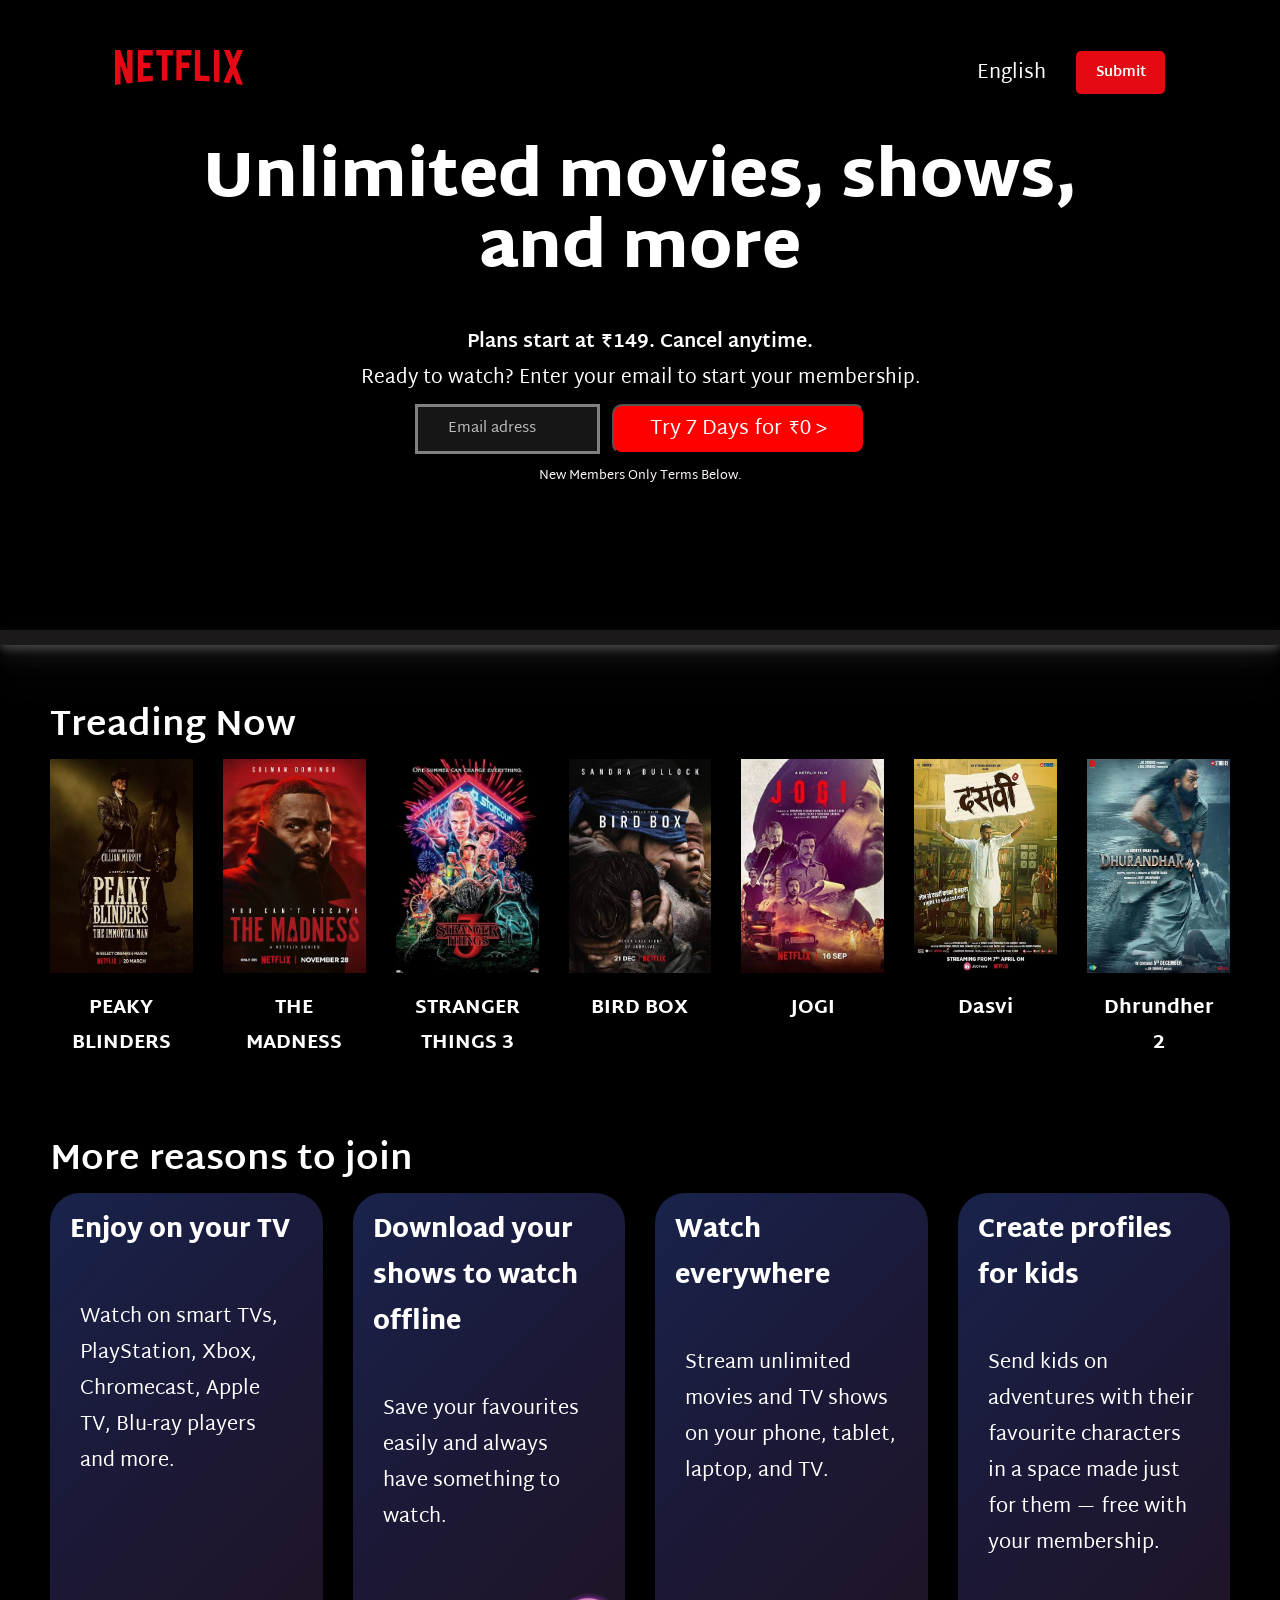
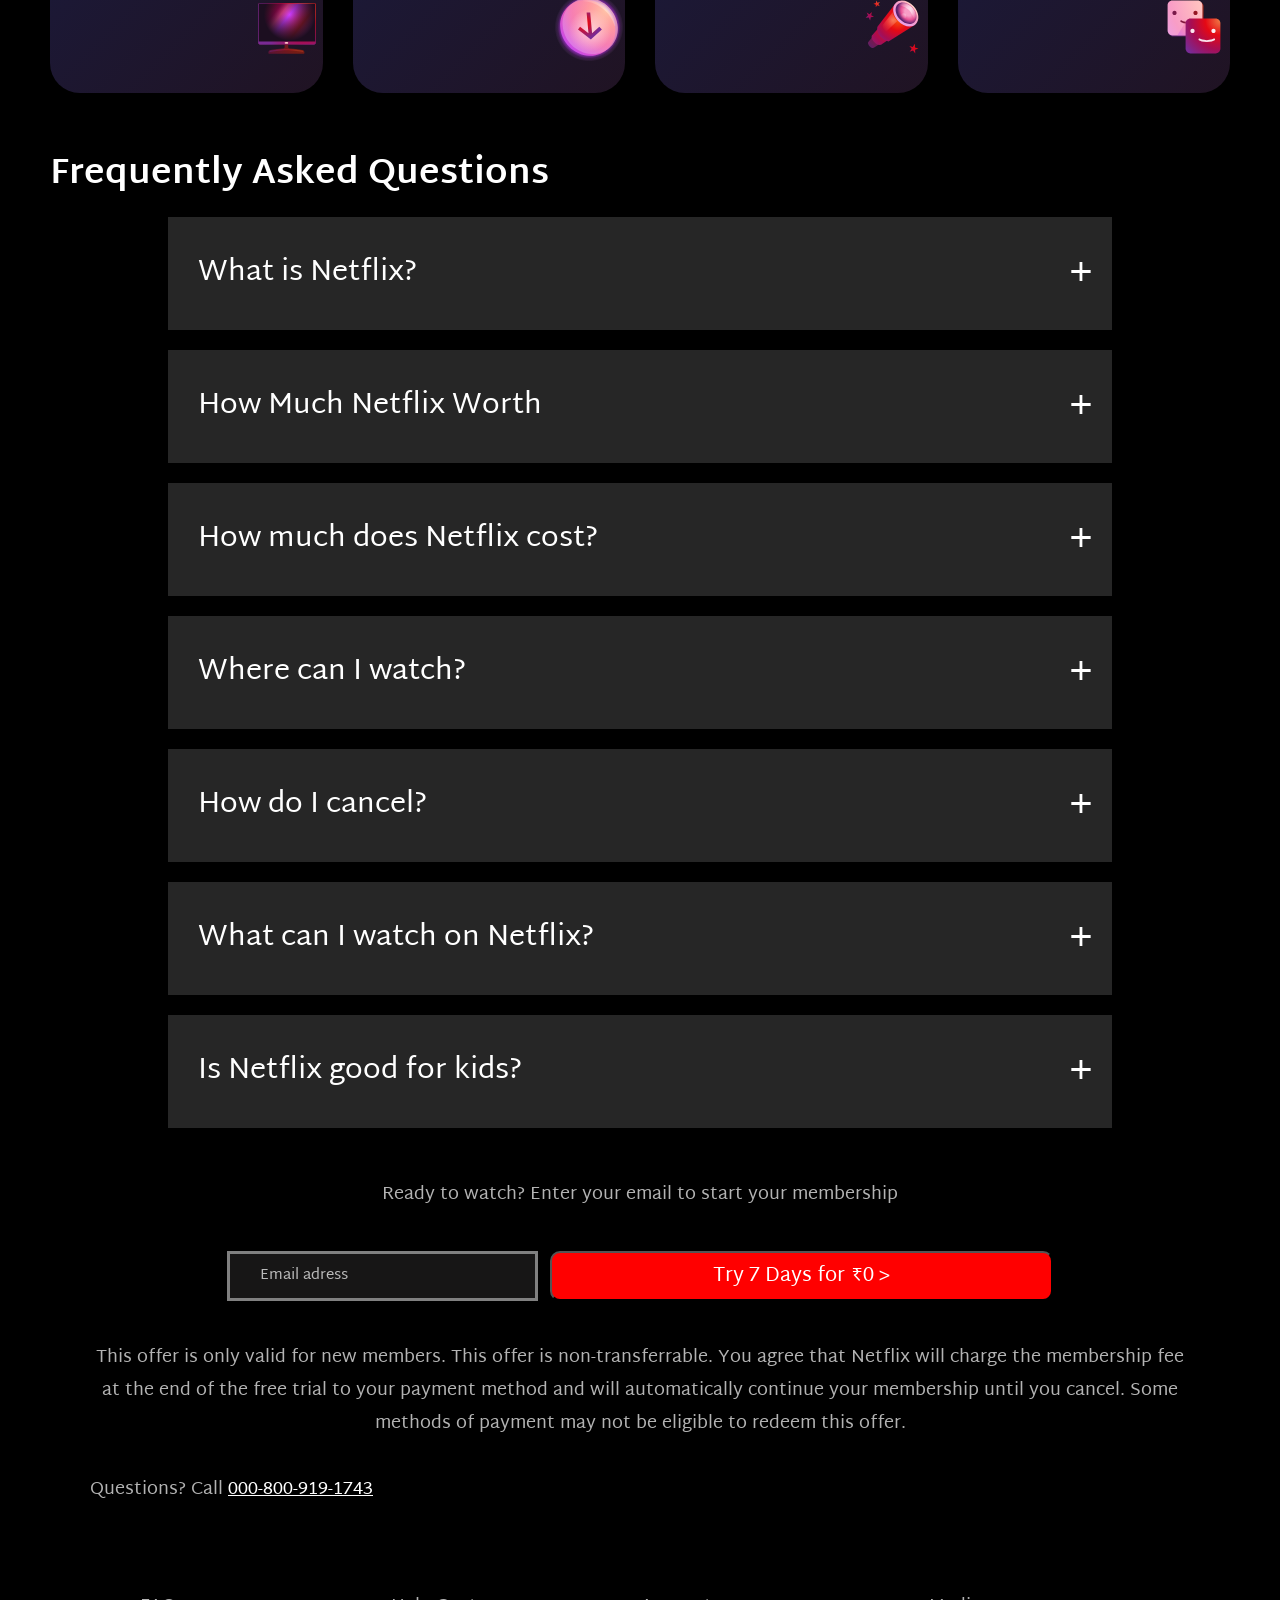
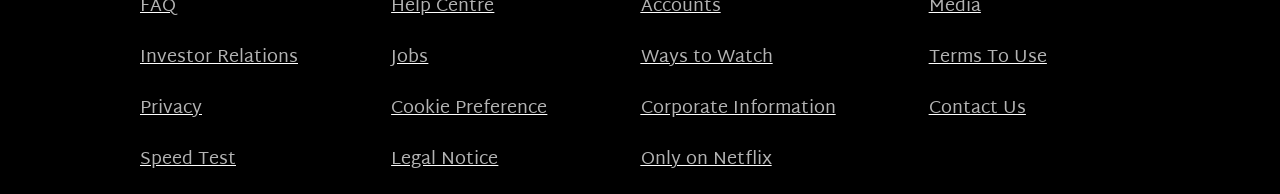
==== index.html @ 860c4839 "Rename h.html to index.html and update responsive design" ====
<!DOCTYPE html>
    <html lang="en">
    <head>
        
        <meta charset="UTF-8">
        <meta name="viewport" content="width=device-width, initial-scale=1.0">
        <title>Meet Netflix</title>
         <link rel="icon" type="image/x-icon"
          href="https://assets.nflxext.com/us/ffe/siteui/common/icons/nficon2023.ico">
          <link rel="preconnect" href="https://fonts.googleapis.com">
<link rel="preconnect" href="https://fonts.gstatic.com" crossorigin>
<link href="https://fonts.googleapis.com/css2?family=Martel+Sans:wght@200;300;400;600;700;800;900&display=swap" rel="stylesheet">
<link rel="stylesheet" href="style.css">
    </head>
    
    <body>
        <section class ="main">
             <div class="bl">
        </div>
            <nav>
            <div class="imglogo">
                <img src="netlogo.svg" alt="img">
            </div>
            <div class="navright">
                
            <span >English</span>
            <input type="submit" class="btn" >
            </div>
        </nav>



        <div class="content">
            <h1>Unlimited movies, shows, and more</h1>
            <span>Plans start at ₹149. Cancel anytime.</span>
            <span>Ready to watch? Enter your email to start your membership.</span>
            <div class="info">
            <input type="email" class="Email" placeholder="Email adress" required>
            <button type="submit" class="button">Try 7 Days for ₹0 &gt;</button>
        </div>
        <span id = "Terms">New Members Only Terms Below.</span>
        </div>      
    </section>

    <!-- this is he end of first section-->
    <div class="line">        
    </div>
<section class="video-info">
    <h2> Treading Now</h2>

<div class="movie-photo">
    <div class="movie-card">
    <img src="movie1.jpg" alt="movie1" >
    <p>PEAKY BLINDERS</p>
</div>
<div class="movie-card">
    <img src="movie2.jpg" alt="movie2" >
    <p>THE MADNESS</p>
</div>
<div class="movie-card">
    <img src="movie3.jpg" alt="movie3" >
    <p>STRANGER THINGS 3</p>
</div>
<div class="movie-card">
    <img src="movie4.jpg" alt="movie4" >
    <p>BIRD BOX</p>
</div>


<div class="movie-card">
    <img src="movie5.jpg" alt="movie5" >
    <p>JOGI</p>
</div>

<div class="movie-card">
    <img src="movie6.jpg" alt="movie6" >
    <p>Dasvi</p>
</div>
<div class="movie-card">
    <img src="movie7.jpg" alt="movie7" >
    <p>Dhrundher 2</p>
</div>
</div>
</section>
    <!-- this is he end of second section-->

 <section class="reasons">
    <h2>More reasons to join</h2>
    <div class="card">
    <div class="cointainer">
        <h4>Enjoy on your TV</h4>
        <p>
            Watch on smart TVs, PlayStation, Xbox, Chromecast, Apple TV, Blu-ray players and more.
        </p>
      <svg width="72" height="72" viewBox="0 0 72 72" fill="none"><g id="television-core-small"><path id="Vector" fill-rule="evenodd" clip-rule="evenodd" d="M37.2 53.3992C37.2 52.7365 36.6628 52.1992 36 52.1992H34.8C34.1373 52.1992 33.6 52.7365 33.6 53.3992V56.2636C33.6 56.9129 33.0834 57.4433 32.4347 57.4739C30.3013 57.5744 28.1719 57.7834 26.0546 58.1011L19.444 59.0926C18.2692 59.2688 17.4 60.2782 17.4 61.4662V62.0992C17.4 62.4304 17.6686 62.6992 18 62.6992H52.8C53.1314 62.6992 53.4 62.4304 53.4 62.0992V61.4662C53.4 60.2782 52.5309 59.2688 51.3561 59.0926L44.7454 58.1011C42.6282 57.7834 40.4987 57.5744 38.3653 57.4739C37.7167 57.4433 37.2 56.9129 37.2 56.2636V53.3992Z" fill="url(#paint0_radial_5179_1308)"></path><path id="Vector_2" d="M18.6 60.7388C18.6 60.2306 18.9587 59.796 19.4602 59.711C22.0196 59.2775 29.7585 58.0508 35.4 58.0508C41.0415 58.0508 48.7804 59.2775 51.3398 59.711C51.8412 59.796 52.2 60.2306 52.2 60.7388C52.2 60.902 52.0575 61.0268 51.8967 61.0004C50.1219 60.707 40.9704 59.2409 35.4 59.2409C29.8295 59.2409 20.678 60.707 18.9033 61.0004C18.7425 61.0268 18.6 60.902 18.6 60.7388Z" fill="url(#paint1_radial_5179_1308)"></path><path id="Vector_3" d="M63 12H8.99995C8.00584 12 7.19995 12.8059 7.19995 13.8V51.6C7.19995 52.5941 8.00584 53.4 8.99995 53.4H63C63.9941 53.4 64.8 52.5941 64.8 51.6V13.8C64.8 12.8059 63.9941 12 63 12Z" fill="url(#paint2_linear_5179_1308)"></path><path id="Vector_4" d="M63 12H8.99995C8.00584 12 7.19995 12.8059 7.19995 13.8V51.6C7.19995 52.5941 8.00584 53.4 8.99995 53.4H63C63.9941 53.4 64.8 52.5941 64.8 51.6V13.8C64.8 12.8059 63.9941 12 63 12Z" fill="url(#paint3_radial_5179_1308)"></path><path id="Vector_5" fill-rule="evenodd" clip-rule="evenodd" d="M8.99995 12.6H63C63.663 12.6 64.2 13.1372 64.2 13.8V50.4H7.79995V13.8C7.79995 13.1372 8.33719 12.6 8.99995 12.6ZM7.19995 50.4V13.8C7.19995 12.8059 8.00581 12 8.99995 12H63C63.9942 12 64.8 12.8059 64.8 13.8V50.4V51.6C64.8 52.5941 63.9942 53.4 63 53.4H8.99995C8.00581 53.4 7.19995 52.5941 7.19995 51.6V50.4Z" fill="url(#paint4_radial_5179_1308)"></path><path id="Vector_6" d="M35.4 52.8C36.3941 52.8 37.2 52.3971 37.2 51.9C37.2 51.4029 36.3941 51 35.4 51C34.4059 51 33.6 51.4029 33.6 51.9C33.6 52.3971 34.4059 52.8 35.4 52.8Z" fill="url(#paint5_radial_5179_1308)"></path></g><defs><radialGradient id="paint0_radial_5179_1308" cx="0" cy="0" r="1" gradientUnits="userSpaceOnUse" gradientTransform="translate(50.3269 49.3723) rotate(118.526) scale(55.1579 46.2871)"><stop stop-color="#802600"></stop><stop offset="0.333333" stop-color="#6F181D"></stop><stop offset="0.666667" stop-color="#5B1333"></stop><stop offset="1" stop-color="#391945"></stop></radialGradient><radialGradient id="paint1_radial_5179_1308" cx="0" cy="0" r="1" gradientUnits="userSpaceOnUse" gradientTransform="translate(48.1077 53.6128) rotate(158.116) scale(32.7275 42.219)"><stop stop-color="#99421D"></stop><stop offset="0.333333" stop-color="#99161D"></stop><stop offset="0.666667" stop-color="#7D1845"></stop><stop offset="1" stop-color="#59216E"></stop></radialGradient><linearGradient id="paint2_linear_5179_1308" x1="10.4727" y1="14.9572" x2="56.1755" y2="51.4814" gradientUnits="userSpaceOnUse"><stop stop-color="#99161D"></stop><stop offset="0.245283" stop-color="#CA005B"></stop><stop offset="0.346698" stop-color="#FF479A"></stop><stop offset="0.46934" stop-color="#CC3CFF"></stop><stop offset="0.735849" stop-color="#BC1A22"></stop><stop offset="1" stop-color="#C94FF5"></stop></linearGradient><radialGradient id="paint3_radial_5179_1308" cx="0" cy="0" r="1" gradientUnits="userSpaceOnUse" gradientTransform="translate(38.6181 23.8286) rotate(90) scale(25.9571 25.8545)"><stop stop-color="#1C0E20" stop-opacity="0"></stop><stop offset="1" stop-color="#1C0E20"></stop></radialGradient><radialGradient id="paint4_radial_5179_1308" cx="0" cy="0" r="1" gradientUnits="userSpaceOnUse" gradientTransform="translate(54 20.1938) rotate(144.293) scale(47.2897 44.8232)"><stop stop-color="#EF7744"></stop><stop offset="0.333333" stop-color="#E50914"></stop><stop offset="0.666667" stop-color="#A70D53"></stop><stop offset="1" stop-color="#792A95"></stop></radialGradient><radialGradient id="paint5_radial_5179_1308" cx="0" cy="0" r="1" gradientUnits="userSpaceOnUse" gradientTransform="translate(36.525 51.3562) rotate(135) scale(4.58735)"><stop stop-color="#FFDCCC"></stop><stop offset="0.333333" stop-color="#FFBDC0"></stop><stop offset="0.666667" stop-color="#F89DC6"></stop><stop offset="1" stop-color="#E4A1FA"></stop></radialGradient></defs></svg>
    </div>

        <div class="cointainer">
        <h4>Download your shows to watch offline</h4>
        <p>
           Save your favourites easily and always have something to watch.
        </p>
   <svg width="72" height="72" viewBox="0 0 72 72" fill="none"><g id="download-core-small"><path id="Vector" d="M36 70.2008C54.8882 70.2008 70.2001 54.8889 70.2001 36.0008C70.2001 17.1126 54.8882 1.80078 36 1.80078C17.1119 1.80078 1.80005 17.1126 1.80005 36.0008C1.80005 54.8889 17.1119 70.2008 36 70.2008Z" fill="url(#paint0_radial_5179_7940)"></path><path id="Vector_2" opacity="0.4" d="M64.7658 36.195C65.5206 51.5916 53.7908 63.5824 38.5668 62.977C23.3428 62.3722 10.3893 49.4 9.63446 34.0034C8.87954 18.6068 20.6091 6.61594 35.8331 7.22116C51.0571 7.82638 64.0104 20.7984 64.7658 36.195Z" fill="url(#paint1_radial_5179_7940)"></path><path id="Vector_3" d="M62.3657 37.9958C63.1205 53.3924 51.3908 65.3832 36.1668 64.7778C20.9428 64.173 7.9893 51.2008 7.23444 35.8041C6.47952 20.4075 18.2091 8.41672 33.4331 9.02194C48.6571 9.62716 61.6103 22.5992 62.3657 37.9958Z" fill="url(#paint2_radial_5179_7940)"></path><path id="Vector_4" opacity="0.5" d="M64.7658 36.195C65.5206 51.5916 53.7908 63.5824 38.5668 62.977C23.3428 62.3722 10.3893 49.4 9.63446 34.0034C8.87954 18.6068 20.6091 6.61594 35.8331 7.22116C51.0571 7.82638 64.0104 20.7984 64.7658 36.195Z" fill="url(#paint3_radial_5179_7940)"></path><path id="Vector_5" opacity="0.6" d="M36.9 60.6C48.6636 60.6 58.2 51.0637 58.2 39.3C58.2 27.5363 48.6636 18 36.9 18C25.1363 18 15.6 27.5363 15.6 39.3C15.6 51.0637 25.1363 60.6 36.9 60.6Z" fill="url(#paint4_radial_5179_7940)"></path><path id="Vector_6" fill-rule="evenodd" clip-rule="evenodd" d="M39.0849 42.2727L46.3387 35.76L48.8945 38.5142L38.9118 47.477L37.8466 48.4333L36.6071 47.477L24.9899 38.5142L27.0434 35.76L35.4849 42.2727L33.6 21.6016H37.2L39.0849 42.2727Z" fill="url(#paint5_radial_5179_7940)"></path><path id="Vector_7" opacity="0.4" fill-rule="evenodd" clip-rule="evenodd" d="M61.6566 34.9618C61.7832 35.3893 62.391 35.3233 62.3694 34.878C61.6962 21.1369 50.1509 9.55975 36.5817 9.01957C34.4606 8.93515 32.4155 9.12541 30.4772 9.55909C30.0745 9.64915 30.1575 10.2082 30.5697 10.2246C45.0094 10.7979 57.6246 21.2971 61.6566 34.9618Z" fill="url(#paint6_radial_5179_7940)"></path></g><defs><radialGradient id="paint0_radial_5179_7940" cx="0" cy="0" r="1" gradientUnits="userSpaceOnUse" gradientTransform="translate(36.0001 36.1837) rotate(-90) scale(34.3829)"><stop offset="0.782019" stop-color="#982DBE"></stop><stop offset="0.906819" stop-color="#B038DC" stop-opacity="0.2"></stop><stop offset="1" stop-color="#E4A1FA" stop-opacity="0"></stop></radialGradient><radialGradient id="paint1_radial_5179_7940" cx="0" cy="0" r="1" gradientUnits="userSpaceOnUse" gradientTransform="translate(52.9937 20.0992) rotate(135) scale(49.9836)"><stop stop-color="#FFDCCC"></stop><stop offset="0.333333" stop-color="#FFBDC0"></stop><stop offset="0.666667" stop-color="#F89DC6"></stop><stop offset="1" stop-color="#E4A1FA"></stop></radialGradient><radialGradient id="paint2_radial_5179_7940" cx="0" cy="0" r="1" gradientUnits="userSpaceOnUse" gradientTransform="translate(52.7999 19.6937) rotate(135) scale(53.1037)"><stop stop-color="#FFA984"></stop><stop offset="0.333333" stop-color="#FF787F"></stop><stop offset="0.666667" stop-color="#F45FA2"></stop><stop offset="1" stop-color="#C44AF1"></stop></radialGradient><radialGradient id="paint3_radial_5179_7940" cx="0" cy="0" r="1" gradientUnits="userSpaceOnUse" gradientTransform="translate(52.9937 20.0992) rotate(135) scale(49.9836)"><stop stop-color="#FFDCCC"></stop><stop offset="0.333333" stop-color="#FFBDC0"></stop><stop offset="0.666667" stop-color="#F89DC6"></stop><stop offset="1" stop-color="#E4A1FA"></stop></radialGradient><radialGradient id="paint4_radial_5179_7940" cx="0" cy="0" r="1" gradientUnits="userSpaceOnUse" gradientTransform="translate(36.9 39.3) scale(21.3)"><stop stop-color="white"></stop><stop offset="1" stop-color="white" stop-opacity="0"></stop></radialGradient><radialGradient id="paint5_radial_5179_7940" cx="0" cy="0" r="1" gradientUnits="userSpaceOnUse" gradientTransform="translate(31.2 32.1016) rotate(39.5226) scale(15.5567)"><stop stop-color="#EF7744"></stop><stop offset="0.2406" stop-color="#E50914"></stop><stop offset="1" stop-color="#792A95"></stop></radialGradient><radialGradient id="paint6_radial_5179_7940" cx="0" cy="0" r="1" gradientUnits="userSpaceOnUse" gradientTransform="translate(50.7 21.3) rotate(-180) scale(30)"><stop stop-color="white"></stop><stop offset="1" stop-color="white" stop-opacity="0"></stop></radialGradient></defs></svg>
    </div>

     <div class="cointainer">
        <h4>Watch everywhere</h4>
        <p>
          Stream unlimited movies and TV shows on your phone, tablet, laptop, and TV.
        </p>
   <svg width="72" height="72" viewBox="0 0 72 72" fill="none"><g id="telescope-core-small"><path id="Vector" d="M24.0492 36.6016L33.6 46.3898L17.8029 56.8633C17.8029 56.8633 15.8891 57.6983 13.625 55.2638C11.361 52.8293 12.1235 51.238 12.1235 51.238L24.0492 36.6016Z" fill="url(#paint0_radial_5179_1664)"></path><path id="Vector_2" d="M25.0344 34.1992L36 46.151L25.0616 53.8043C25.0616 53.8043 21.8289 55.0984 18.0987 51.0172C14.3686 46.9358 15.9198 44.5105 15.9198 44.5105L25.0344 34.1992Z" fill="url(#paint1_radial_5179_1664)"></path><path id="Vector_3" d="M39 13.0195L59.1 33.6788L32.5325 50.4142C32.5325 50.4142 28.7459 50.2552 24.3978 45.4897C20.0498 40.7243 21.4096 35.8101 21.4096 35.8101L39 13.0195Z" fill="url(#paint2_radial_5179_1664)"></path><path id="Vector_4" d="M57.6709 15.3516C63.1044 21.2807 63.9858 29.2883 59.6386 33.2371C55.2916 37.186 47.3628 35.5806 41.9292 29.6515C36.4954 23.7224 35.6145 15.7148 39.9615 11.766C44.3084 7.81716 52.2372 9.42252 57.6709 15.3516Z" fill="url(#paint3_radial_5179_1664)"></path><path id="Vector_5" d="M58.3787 31.255C54.8121 34.5032 48.2143 33.0817 43.6421 28.0798C39.07 23.078 38.2547 16.39 41.8213 13.1419C45.3879 9.89364 51.9857 11.3152 56.5579 16.3171C61.1298 21.3189 61.9452 28.0069 58.3787 31.255Z" fill="url(#paint4_radial_5179_1664)"></path><path id="Vector_6" opacity="0.85" d="M59.6783 28.823C60.576 24.1785 59.6544 20.5934 56.1603 16.6199C52.6662 12.6464 47.3508 10.8657 43.7796 12.7598C39.371 15.098 48.3734 13.5961 53.4577 19.5815C57.8259 24.724 58.8516 33.1009 59.6783 28.823Z" fill="url(#paint5_radial_5179_1664)"></path><path id="Vector_7" opacity="0.4" d="M50.3979 25.2452C50.4549 26.7239 49.2932 27.7677 47.8032 27.5766C46.3131 27.3856 45.059 26.032 45.002 24.5532C44.945 23.0745 46.1067 22.0307 47.5968 22.2218C49.0868 22.4128 50.341 23.7664 50.3979 25.2452Z" fill="url(#paint6_radial_5179_1664)"></path><path id="Vector_8" opacity="0.6" d="M36.9217 21.0039L26.4258 34.3627C26.3297 36.4604 28.2903 39.5534 30.0334 40.8344L41.2345 29.9105C39.6 28.2005 36.9591 24.1025 36.9217 21.0039Z" fill="url(#paint7_radial_5179_1664)"></path><path id="Vector_9" fill-rule="evenodd" clip-rule="evenodd" d="M20.0576 9.60156L21.479 11.7187L24 11.0654L22.3575 13.0272L23.7789 15.1444L21.3424 14.2397L19.7 16.2016L19.8365 13.6806L17.4 12.7759L19.9209 12.1225L20.0576 9.60156ZM58.776 52.8016L58.9623 56.4685L62.4 57.4188L59.0774 58.7347L59.2637 62.4016L57.0239 59.548L53.7014 60.8638L55.6397 57.7843L53.4 54.9307L56.8377 55.8811L58.776 52.8016ZM15.206 24.2101L15.8768 21.0016L13.4793 23.1964L10.6853 21.5563L11.9975 24.553L9.59998 26.7478L12.8085 26.405L14.1207 29.4016L14.7915 26.1931L18 25.8502L15.206 24.2101Z" fill="url(#paint8_linear_5179_1664)"></path></g><defs><radialGradient id="paint0_radial_5179_1664" cx="0" cy="0" r="1" gradientUnits="userSpaceOnUse" gradientTransform="translate(36.6875 32.7016) rotate(135) scale(34.9134)"><stop stop-color="#99421D"></stop><stop offset="0.333333" stop-color="#99161D"></stop><stop offset="0.666667" stop-color="#7D1845"></stop><stop offset="1" stop-color="#59216E"></stop></radialGradient><radialGradient id="paint1_radial_5179_1664" cx="0" cy="0" r="1" gradientUnits="userSpaceOnUse" gradientTransform="translate(42.5937 27.2992) rotate(135) scale(44.5477 44.5279)"><stop stop-color="#EF7744"></stop><stop offset="0.333333" stop-color="#E50914"></stop><stop offset="0.666667" stop-color="#A70D53"></stop><stop offset="1" stop-color="#792A95"></stop></radialGradient><radialGradient id="paint2_radial_5179_1664" cx="0" cy="0" r="1" gradientUnits="userSpaceOnUse" gradientTransform="translate(42.3 29.106) rotate(135) scale(31.8127)"><stop stop-color="#FB540D"></stop><stop offset="0.333333" stop-color="#E50914"></stop><stop offset="0.666667" stop-color="#A70D53"></stop><stop offset="1" stop-color="#792A95"></stop></radialGradient><radialGradient id="paint3_radial_5179_1664" cx="0" cy="0" r="1" gradientUnits="userSpaceOnUse" gradientTransform="translate(57.675 14.7078) rotate(134.326) scale(24.0433 24.0367)"><stop stop-color="#FFDCCC"></stop><stop offset="0.333333" stop-color="#FFBDC0"></stop><stop offset="0.666667" stop-color="#F89DC6"></stop><stop offset="1" stop-color="#E4A1FA"></stop></radialGradient><radialGradient id="paint4_radial_5179_1664" cx="0" cy="0" r="1" gradientUnits="userSpaceOnUse" gradientTransform="translate(52.1305 21.273) rotate(141.875) scale(9.87138 12.8159)"><stop offset="0.307292" stop-color="#F89DC6"></stop><stop offset="0.645392" stop-color="#E75094"></stop><stop offset="1" stop-color="#59216E"></stop></radialGradient><radialGradient id="paint5_radial_5179_1664" cx="0" cy="0" r="1" gradientUnits="userSpaceOnUse" gradientTransform="translate(55.8 15.6) rotate(135) scale(13.1522)"><stop stop-color="white"></stop><stop offset="1" stop-color="white" stop-opacity="0"></stop></radialGradient><radialGradient id="paint6_radial_5179_1664" cx="0" cy="0" r="1" gradientUnits="userSpaceOnUse" gradientTransform="translate(49.2362 22.9648) rotate(131.079) scale(5.08644 6.006)"><stop stop-color="white"></stop><stop offset="1" stop-color="white" stop-opacity="0"></stop></radialGradient><radialGradient id="paint7_radial_5179_1664" cx="0" cy="0" r="1" gradientUnits="userSpaceOnUse" gradientTransform="translate(36.8758 29.1353) rotate(137.622) scale(13.5764)"><stop stop-color="#FFA984"></stop><stop offset="1" stop-color="#F7636B" stop-opacity="0"></stop></radialGradient><linearGradient id="paint8_linear_5179_1664" x1="44.65" y1="27.9016" x2="24.25" y2="48.3016" gradientUnits="userSpaceOnUse"><stop stop-color="#EF7744"></stop><stop offset="0.333333" stop-color="#E50914"></stop><stop offset="0.666667" stop-color="#A70D53"></stop><stop offset="1" stop-color="#792A95"></stop></linearGradient></defs></svg>
    </div>

     <div class="cointainer">
        <h4>Create profiles for kids</h4>
        <p>
          Send kids on adventures with their favourite characters in a space made just for them — free with your membership.
        </p>
   <svg width="72" height="72" viewBox="0 0 72 72" fill="none"><g id="profiles-core-small"><path id="Vector" d="M10.8 15.6008C10.8 12.9499 12.949 10.8008 15.5999 10.8008H40.8C43.4509 10.8008 45.6 12.9498 45.6 15.6008V40.8007C45.6 43.4516 43.4509 45.6007 40.8 45.6007H15.6C12.949 45.6007 10.8 43.4517 10.8 40.8007V15.6008Z" fill="url(#paint0_radial_5179_7919)"></path><path id="Vector_2" d="M9.59998 14.4016C9.59998 11.7506 11.749 9.60162 14.4 9.60156H39.6C42.251 9.60156 44.4 11.7506 44.4 14.4016V39.6015C44.4 42.2525 42.251 44.4015 39.6 44.4015H14.4C11.749 44.4016 9.59998 42.2525 9.59998 39.6015V14.4016Z" fill="url(#paint1_radial_5179_7919)"></path><path id="Vector_3" d="M18.6 21.9008C18.6 23.0606 17.6598 24.0008 16.5 24.0008C15.3402 24.0008 14.4 23.0606 14.4 21.9008C14.4 20.741 15.3402 19.8008 16.5 19.8008C17.6598 19.8008 18.6 20.741 18.6 21.9008Z" fill="url(#paint2_radial_5179_7919)"></path><path id="Vector_4" d="M39.6 21.9008C39.6 23.0606 38.6598 24.0008 37.5 24.0008C36.3402 24.0008 35.4 23.0606 35.4 21.9008C35.4 20.741 36.3402 19.8008 37.5 19.8008C38.6598 19.8008 39.6 20.741 39.6 21.9008Z" fill="url(#paint3_radial_5179_7919)"></path><path id="Vector_5" d="M23.6713 29.4501C23.2437 29.1967 22.6917 29.3379 22.4383 29.7655C22.1848 30.1932 22.3261 30.7452 22.7537 30.9986C23.8254 31.6337 26.769 32.7744 30.6375 32.7744C34.506 32.7744 37.4497 31.6337 38.5213 30.9986C38.949 30.7452 39.0902 30.1932 38.8368 29.7655C38.5834 29.3379 38.0313 29.1967 37.6037 29.4501C36.8191 29.9151 34.194 30.9744 30.6375 30.9744C27.081 30.9744 24.456 29.9151 23.6713 29.4501Z" fill="url(#paint4_radial_5179_7919)"></path><path id="Vector_6" opacity="0.35" d="M19.2 44.4016H28.2L32.4 27.6016C30.2787 28.1801 28.4542 29.5387 27.2921 31.4053L19.2 44.4016Z" fill="url(#paint5_radial_5179_7919)"></path><path id="Vector_7" d="M27.6 32.4016C27.6 29.7506 29.749 27.6016 32.4 27.6016L57.6 27.6016C60.2508 27.6016 62.4 29.7506 62.4 32.4016V57.6015C62.4 60.2524 60.2508 62.4016 57.6 62.4016H32.4C29.749 62.4016 27.6 60.2524 27.6 57.6016V32.4016Z" fill="url(#paint6_radial_5179_7919)"></path><path id="Vector_8" d="M36.6 39.9008C36.6 41.0606 35.6598 42.0008 34.5 42.0008C33.3402 42.0008 32.4 41.0606 32.4 39.9008C32.4 38.741 33.3402 37.8008 34.5 37.8008C35.6598 37.8008 36.6 38.741 36.6 39.9008Z" fill="url(#paint7_radial_5179_7919)"></path><path id="Vector_9" d="M57.6 39.9008C57.6 41.0606 56.6598 42.0008 55.5 42.0008C54.3402 42.0008 53.4 41.0606 53.4 39.9008C53.4 38.741 54.3402 37.8008 55.5 37.8008C56.6598 37.8008 57.6 38.741 57.6 39.9008Z" fill="url(#paint8_radial_5179_7919)"></path><path id="Vector_10" d="M41.8213 47.6025C41.3937 47.349 40.8416 47.4903 40.5882 47.9179C40.3348 48.3455 40.476 48.8976 40.9037 49.1509C41.9753 49.786 44.919 50.9267 48.7875 50.9267C52.656 50.9267 55.5996 49.786 56.6713 49.1509C57.0989 48.8976 57.2402 48.3455 56.9867 47.9179C56.7333 47.4903 56.1813 47.349 55.7537 47.6025C54.969 48.0674 52.344 49.1267 48.7875 49.1267C45.231 49.1267 42.6059 48.0674 41.8213 47.6025Z" fill="url(#paint9_radial_5179_7919)"></path></g><defs><radialGradient id="paint0_radial_5179_7919" cx="0" cy="0" r="1" gradientUnits="userSpaceOnUse" gradientTransform="translate(39.075 17.6882) rotate(135) scale(32.8097)"><stop stop-color="#99421D"></stop><stop offset="0.333333" stop-color="#99161D"></stop><stop offset="0.666667" stop-color="#7D1845"></stop><stop offset="1" stop-color="#59216E"></stop></radialGradient><radialGradient id="paint1_radial_5179_7919" cx="0" cy="0" r="1" gradientUnits="userSpaceOnUse" gradientTransform="translate(62.4 8.70157) rotate(133.87) scale(75.3216)"><stop stop-color="#FFDCCC"></stop><stop offset="0.333333" stop-color="#FFBDC0"></stop><stop offset="0.666667" stop-color="#F89DC6"></stop><stop offset="1" stop-color="#E4A1FA"></stop></radialGradient><radialGradient id="paint2_radial_5179_7919" cx="0" cy="0" r="1" gradientUnits="userSpaceOnUse" gradientTransform="translate(60.3 11.1008) rotate(133.939) scale(68.7426 55.9547)"><stop stop-color="#99421D"></stop><stop offset="0.333333" stop-color="#99161D"></stop><stop offset="0.666667" stop-color="#7D1845"></stop><stop offset="1" stop-color="#59216E"></stop></radialGradient><radialGradient id="paint3_radial_5179_7919" cx="0" cy="0" r="1" gradientUnits="userSpaceOnUse" gradientTransform="translate(60.3 11.1008) rotate(133.939) scale(68.7426 55.9547)"><stop stop-color="#99421D"></stop><stop offset="0.333333" stop-color="#99161D"></stop><stop offset="0.666667" stop-color="#7D1845"></stop><stop offset="1" stop-color="#59216E"></stop></radialGradient><radialGradient id="paint4_radial_5179_7919" cx="0" cy="0" r="1" gradientUnits="userSpaceOnUse" gradientTransform="translate(60.3 11.0994) rotate(133.939) scale(68.7426 55.9548)"><stop stop-color="#99421D"></stop><stop offset="0.333333" stop-color="#99161D"></stop><stop offset="0.666667" stop-color="#7D1845"></stop><stop offset="1" stop-color="#59216E"></stop></radialGradient><radialGradient id="paint5_radial_5179_7919" cx="0" cy="0" r="1" gradientUnits="userSpaceOnUse" gradientTransform="translate(39.6 27.9016) rotate(135) scale(23.3345)"><stop stop-color="#FFA984"></stop><stop offset="0.333333" stop-color="#FF787F"></stop><stop offset="0.666667" stop-color="#F45FA2"></stop><stop offset="1" stop-color="#C44AF1"></stop></radialGradient><radialGradient id="paint6_radial_5179_7919" cx="0" cy="0" r="1" gradientUnits="userSpaceOnUse" gradientTransform="translate(61.8 29.7016) rotate(135) scale(43.2749)"><stop stop-color="#EF7744"></stop><stop offset="0.333333" stop-color="#E50914"></stop><stop offset="0.666667" stop-color="#A70D53"></stop><stop offset="1" stop-color="#792A95"></stop></radialGradient><radialGradient id="paint7_radial_5179_7919" cx="0" cy="0" r="1" gradientUnits="userSpaceOnUse" gradientTransform="translate(62.1 11.1008) rotate(137.146) scale(73.6614 60.3576)"><stop stop-color="#FFDCCC"></stop><stop offset="0.333333" stop-color="#FDF6F6"></stop><stop offset="0.666667" stop-color="#FADCE9"></stop><stop offset="1" stop-color="#E4A1FA"></stop></radialGradient><radialGradient id="paint8_radial_5179_7919" cx="0" cy="0" r="1" gradientUnits="userSpaceOnUse" gradientTransform="translate(62.1 11.1008) rotate(137.146) scale(73.6614 60.3576)"><stop stop-color="#FFDCCC"></stop><stop offset="0.333333" stop-color="#FDF6F6"></stop><stop offset="0.666667" stop-color="#FADCE9"></stop><stop offset="1" stop-color="#E4A1FA"></stop></radialGradient><radialGradient id="paint9_radial_5179_7919" cx="0" cy="0" r="1" gradientUnits="userSpaceOnUse" gradientTransform="translate(62.1 11.1017) rotate(137.146) scale(73.6614 60.3576)"><stop stop-color="#FFDCCC"></stop><stop offset="0.333333" stop-color="#FDF6F6"></stop><stop offset="0.666667" stop-color="#FADCE9"></stop><stop offset="1" stop-color="#E4A1FA"></stop></radialGradient></defs></svg>
    </div>
</div>
</section>

<section class="faq">

     <h2>Frequently Asked Questions</h2>
     <div class="faq-cointainer">
        <div class="fq">
        <p>What is Netflix?</p>
        <div id = "plus">+</div>
    </div>
     <div class="fq">
        <p>How Much Netflix Worth</p>
        <div id = "plus">+</div>
    </div> <div class="fq">
        <p>How much does Netflix cost?</p>
        <div id = "plus">+</div>
    </div> <div class="fq">
        <p>Where can I watch?</p>
        <div id = "plus">+</div>
    </div> <div class="fq">
        <p>How do I cancel?</p>
        <div id = "plus">+</div>
    </div> <div class="fq">
        <p>What can I watch on Netflix?</p>
        <div id = "plus">+</div>
    </div> <div class="fq">
        <p>Is Netflix good for kids?</p>
        <div id = "plus">+</div>
    </div>
     </div>
  <div class="que">
    <div  class="que-info">
    <p>Ready to watch? Enter your email to start your membership</p>
    <div class="info">
            <input type="email" class="Email" placeholder="Email adress" required>
            <button type="submit" class="button">Try 7 Days for ₹0 &gt;</button>
        </div>

        <p id = down-p>This offer is only valid for new members. This offer is non-transferrable. You agree that Netflix will charge the membership fee at the end of the free trial to your payment method and will automatically continue your membership until you cancel. Some methods of payment may not be eligible to redeem this offer.</p>
          <p id  = "num">Questions? Call <u>000-800-919-1743</u></p>
    </div>

  </div>
   


 </section> 
 
 <!-- THIS IS THE END OF THE THRID SECTION -->


 <section class="footer">
    <footer>
        <div class="FAQ">
           <ol>
            <u>
                <li>FAQ</li>
  <li>Investor Relations</li>
  <li>Privacy</li>
  <li>Speed Test</li>
</u>
</ol>
        </div>


        <div class="help-centre">
                       <ol>
            <u>
                <li>Help Centre</li>
<li>Jobs</li>
  <li>Cookie Preference</li>
  <li>Legal Notice</li>
</u>
</ol>
        </div>

        <div class="Account">
                             <ol>
            <u>
<li>Accounts</li>                
<li>Ways to Watch   </li>
  <li>
Corporate Information</li>
  <li>
Only on Netflix</li>
</u>
</ol>
        </div>

        <div class="media">
            <u>
<ol>
    <li>Media</li>
    <li>Terms To Use</li>
    <li>Contact Us</li>
</ol>
        </div>
    </u>
    </footer>
 </section>

 <!--This is the end of the footer section--> 
 <script src="script.js"></script>
    </body>
  
    </html>
---- style.css ----
*{
                padding: 0px;
                margin: 0px;
                color: white;
                box-sizing: border-box;
                font-family:  "Martel Sans", sans-serif;
            }
    body{
        background-color: black;
    
    }
    nav{
        display: flex;
        flex-wrap: wrap;
        justify-content: space-between;
        align-items: center;
        position: absolute;
        padding: 50px clamp(70px, 9vw, 300px);
        color : white;
        width: 100%;
        height: 80px;
        top: 0px;   
        z-index: 20;
    
    }
    nav img{
        width: clamp(100px  , 10vw , 200px);
    }

    .navright{
        display: flex;
        align-items: center;
        gap: 30px;
        font-size: clamp(20px  , 10% , 50px);

    }
    .btn {
        padding: clamp(6px, 0.7vw, 10px)
                clamp(12px, 1.5vw, 25px);

        background-color: #E50914;
        color: white;

        border: none;
        border-radius: 5px;

        font-size: clamp(14px, 1vw, 18px);

        font-weight: 700;
        white-space: nowrap;
        cursor: pointer;
    }
    .main {
        margin: 0px;
        height:70vh;
    
    position: relative;
        background-image: url("https://assets.nflxext.com/ffe/siteui/vlv3/42f3cd9f-c9a8-4cae-8c03-3e7aa13e0154/web/IN-en-20260727-TRIFECTA-perspective_83c6fd6c-bc2e-4518-80be-359a85c542a2_large.jpg");
        background-position: center;
        background-repeat: no-repeat;
        background-size: cover;
        
        display: flex;
        align-items: center;
        justify-content: center;
    }
    .bl{
        width: 100%;
        height: 100%;
        opacity: 0.5;
        z-index: 10;
        position: absolute;
        background-color: black;
    }

    .line{
        width: 100%;
        background-color: rgba(95, 90, 90, 0.284);
        height: 15px;
    
            box-shadow:
            0 4px 8px rgba(180, 180, 180, 0.35),
            0 10px 25px rgba(120, 120, 120, 0.25),
            0 25px 50px rgba(80, 80, 80, 0.18),
            0 45px 80px rgba(50, 50, 50, 0.12);
    }

    .content {
        color: white;
        display: flex;
        flex-direction: column;
    flex-wrap: wrap;
        align-items: center;
        justify-content: center;
        text-align: center;
        position: relative;
        z-index: 20;
        width: min(900px, 90%);
        gap: 15px;
        
    }

    .content h1 {
        font-size: clamp(32px, 5vw, 64px);
        line-height: 1.1;
        font-weight: 900;
        margin-bottom: 30px;
    }

    .content span {
        font-size: clamp(14px, 1.5vw, 20px);
        line-height: 1.1;
        
    }

    .content span:first-of-type {
        font-weight: 700;
    }

    .info{
        display: flex;
        gap: 12px;
        width: 100%;
    align-items: center;
    
    flex-wrap: wrap;
        

    
    }

    .info input{
        flex :1;
        min-width: 50px;
        padding: 10px 30px;
        border: 3px solid grey ;
        background: rgba(138, 135, 135, 0.165);
        color: white;
    }

    input::placeholder {
        color: rgba(255, 255, 255, 0.7);
        font-size: 15px;
        text-align: start;
    }

    .info button{
        flex: 2;
        padding: 5px;
        font-size: 20px;
        color : white;
        background-color: red;
        border-radius: 10px;
        white-space: nowrap;
        cursor: pointer;
    }

    #Terms{
        text-align: center;
        color: rgb(255, 249, 249);
        font-size: clamp(10px, 1vw, 25px);;
    }

    .video-info{
        margin: 50px;

    }

    .video-info h2{
        font-weight: bolder;
        font-size:clamp(35px, 1.2vw, 20px);
        
    }
    .movie-card img{
        width: 100%;
        aspect-ratio: 2/3;
        transition: transform 0.3s ease;
        
        display: block;
    }
    .movie-photo{

        display: grid;
        grid-template-columns:repeat(auto-fit, minmax(100px, 1fr));
    gap: 30px; 
    
    }

    .movie-card p{
        margin: 18px 10px;
        text-align: center;
        font-size: clamp(14px, 1.5vw, 20px);
        font-weight: 800;
    }

    .movie-card{
        display: flex;
        flex-direction: column;
        align-items: center;
    }

    .movie-photo img:hover{
        transform: scale(1.1);
        cursor: pointer;
    
    }

    .reasons h2{
        font-weight: bolder;
        font-size:clamp(35px, 1.2vw, 20px);
    }

    .reasons{
    margin: 50px;
    }

    .card{
    display: grid;
        grid-template-columns:repeat(auto-fit, minmax(200px, 1fr));

    gap: 30px;

    }

    .cointainer{
        display: flex;
        flex-direction: column;
        min-height: 250px;
        
    background: linear-gradient(
            135deg,
            #19234b 0%,
            #1b1938 45%,
            #201323 100%
        );
        border-radius: 30px;
    }
    .cointainer :last-child{
    margin-top: auto;
    margin-left: auto;
    margin-bottom: 30px;


    }

    .cointainer h4{
        font-weight: 900;
        font-size: clamp(25px , 1.2vw , 30px);
        margin: 15px 20px;
    }

    .cointainer p{
        margin: 30px;
        font-size: 20px;
        text-align: start;
    }
    .faq{
        margin: 50px;
    }
    .faq h2{
        
        font-weight: bolder;
        font-size:clamp(35px, 1.2vw, 20px);
    }

    .faq-cointainer p{
        font-size: clamp(29px , 1.5vh,40px);
        margin:30px;
    }

    .faq-cointainer{
        display: flex;
        align-items: center;
        justify-content: center;
        flex-direction: column;
        
        
    }

    .fq{

        background-color: #42414196;
        width: 80%;
        cursor: pointer;
        margin: 10px;
        display: flex;
        align-items: center;
        

    }

    .fq:hover{
        background-color: #313030;
        
    }
    

    #plus{
        font-size: 40px;
        margin-left: auto;
        padding: 20px;

    }
    .que{
        display: flex;
        margin: auto;
        flex-direction: column;
        justify-content: center;
        flex-wrap: wrap;
        align-items: center;
    }
    .que-info{
        margin: auto;
    }
    .que p {
        font-size: 18px;
        text-align: center;
        margin: 40px;
        color:  rgba(255, 255, 255, 0.7);
    }

    .info{
        width: fit-content;
        margin: auto;
    }

    #num{
        text-align: start;
        line-height: 20px;

    }



    .que-info>.info{
        width: 70%;
    }

    .footer{
        margin:auto;
    }

    .footer ol{
        list-style: none;
        padding: 0;
        margin: 0;
    }

    footer{
        display: flex;
        justify-content: space-between;

        width: 80%;
        max-width: 1000px;

        margin: auto;

        flex-wrap: wrap;
    }

    .footer li {
        color: rgba(255, 255, 255, 0.7);
        font-size: 14px;
        margin-bottom: 18px;
        cursor: pointer;
        text-decoration: underline;
        font-size: 18px;
    }

    .footer li:hover {
        color: white;
    }

    /* =========================
   TABLET
   768px - 1024px
========================= */

@media (max-width: 1024px) {

    nav {
        padding: 35px 50px;
    }

    nav img {
        width: 150px;
    }

    .navright {
        gap: 20px;
        font-size: 18px;
    }

    .main {
        height: 75vh;
        min-height: 550px;
    }

    .content {
        width: 85%;
    }

    .content h1 {
        font-size: clamp(35px, 6vw, 55px);
    }

    .info {
        width: 90%;
    }

    .video-info,
    .reasons,
    .faq {
        margin: 40px;
    }

    .movie-photo {
        grid-template-columns: repeat(4, 1fr);
        gap: 20px;
    }

    .card {
        grid-template-columns: repeat(2, 1fr);
        gap: 20px;
    }

    .cointainer {
        min-height: 230px;
    }

    .fq {
        width: 90%;
    }

    .que-info > .info {
        width: 80%;
    }

    footer {
        width: 90%;
    }
}


/* =========================
   MOBILE
   481px - 767px
========================= */

@media (max-width: 767px) {

    nav {
        padding: 25px 25px;
        height: auto;
    }

    nav img {
        width: 120px;
    }

    .navright {
        gap: 10px;
        font-size: 15px;
    }

    .btn {
        padding: 7px 14px;
        font-size: 14px;
    }

    .main {
        height: 75vh;
        min-height: 550px;
    }

    .content {
        width: 90%;
        gap: 12px;
    }

    .content h1 {
        font-size: clamp(30px, 8vw, 45px);
        margin-bottom: 15px;
    }

    .content span {
        font-size: 15px;
    }

    .info {
        width: 100%;
        flex-direction: column;
        gap: 10px;
    }

    .info input {
        width: 100%;
        padding: 14px 18px;
    }

    .info button {
        width: 100%;
        padding: 10px;
        font-size: 18px;
    }

    #Terms {
        font-size: 12px;
    }

    .video-info,
    .reasons,
    .faq {
        margin: 30px 20px;
    }

    .video-info h2,
    .reasons h2,
    .faq h2 {
        font-size: 25px;
    }

    .movie-photo {
        grid-template-columns: repeat(3, 1fr);
        gap: 15px;
    }

    .movie-card p {
        margin: 10px 5px;
        font-size: 14px;
    }

    .card {
        grid-template-columns: 1fr;
        gap: 20px;
    }

    .cointainer {
        min-height: 220px;
        border-radius: 20px;
    }

    .cointainer h4 {
        font-size: 22px;
    }

    .cointainer p {
        font-size: 16px;
        margin: 20px;
    }

    .fq {
        width: 100%;
        margin: 6px 0;
    }

    .faq-cointainer p {
        font-size: 18px;
        margin: 20px;
    }

    #plus {
        font-size: 30px;
        padding: 15px;
    }

    .que p {
        font-size: 15px;
        margin: 25px 15px;
    }

    .que-info > .info {
        width: 100%;
    }

    footer {
        width: 90%;
        gap: 20px;
    }

    .footer li {
        font-size: 14px;
        margin-bottom: 12px;
    }
}


/* =========================
   SMALL MOBILE
   Up to 480px
========================= */

@media (max-width: 480px) {

    nav {
        padding: 20px 15px;
    }

    nav img {
        width: 100px;
    }

    .navright {
        gap: 7px;
        font-size: 13px;
    }

    .btn {
        padding: 6px 10px;
        font-size: 12px;
        border-radius: 4px;
    }

    .main {
        height: 80vh;
        min-height: 520px;
    }

    .content {
        width: 92%;
    }

    .content h1 {
        font-size: 30px;
        line-height: 1.15;
    }

    .content span {
        font-size: 13px;
    }

    .info input {
        padding: 12px 15px;
    }

    .info button {
        font-size: 16px;
    }

    .movie-photo {
        grid-template-columns: repeat(2, 1fr);
        gap: 15px;
    }

    .movie-card p {
        font-size: 13px;
    }

    .video-info,
    .reasons,
    .faq {
        margin: 25px 15px;
    }

    .video-info h2,
    .reasons h2,
    .faq h2 {
        font-size: 22px;
    }

    .cointainer {
        min-height: 200px;
    }

    .cointainer h4 {
        font-size: 20px;
    }

    .cointainer p {
        font-size: 15px;
        margin: 15px;
    }

    .faq-cointainer p {
        font-size: 16px;
        margin: 15px;
    }

    #plus {
        font-size: 25px;
        padding: 12px;
    }

    .fq {
        min-height: 60px;
    }

    .que p {
        font-size: 14px;
        margin: 20px 10px;
    }

    footer {
        width: 95%;
        justify-content: space-between;
    }

    .footer li {
        font-size: 13px;
    }
}
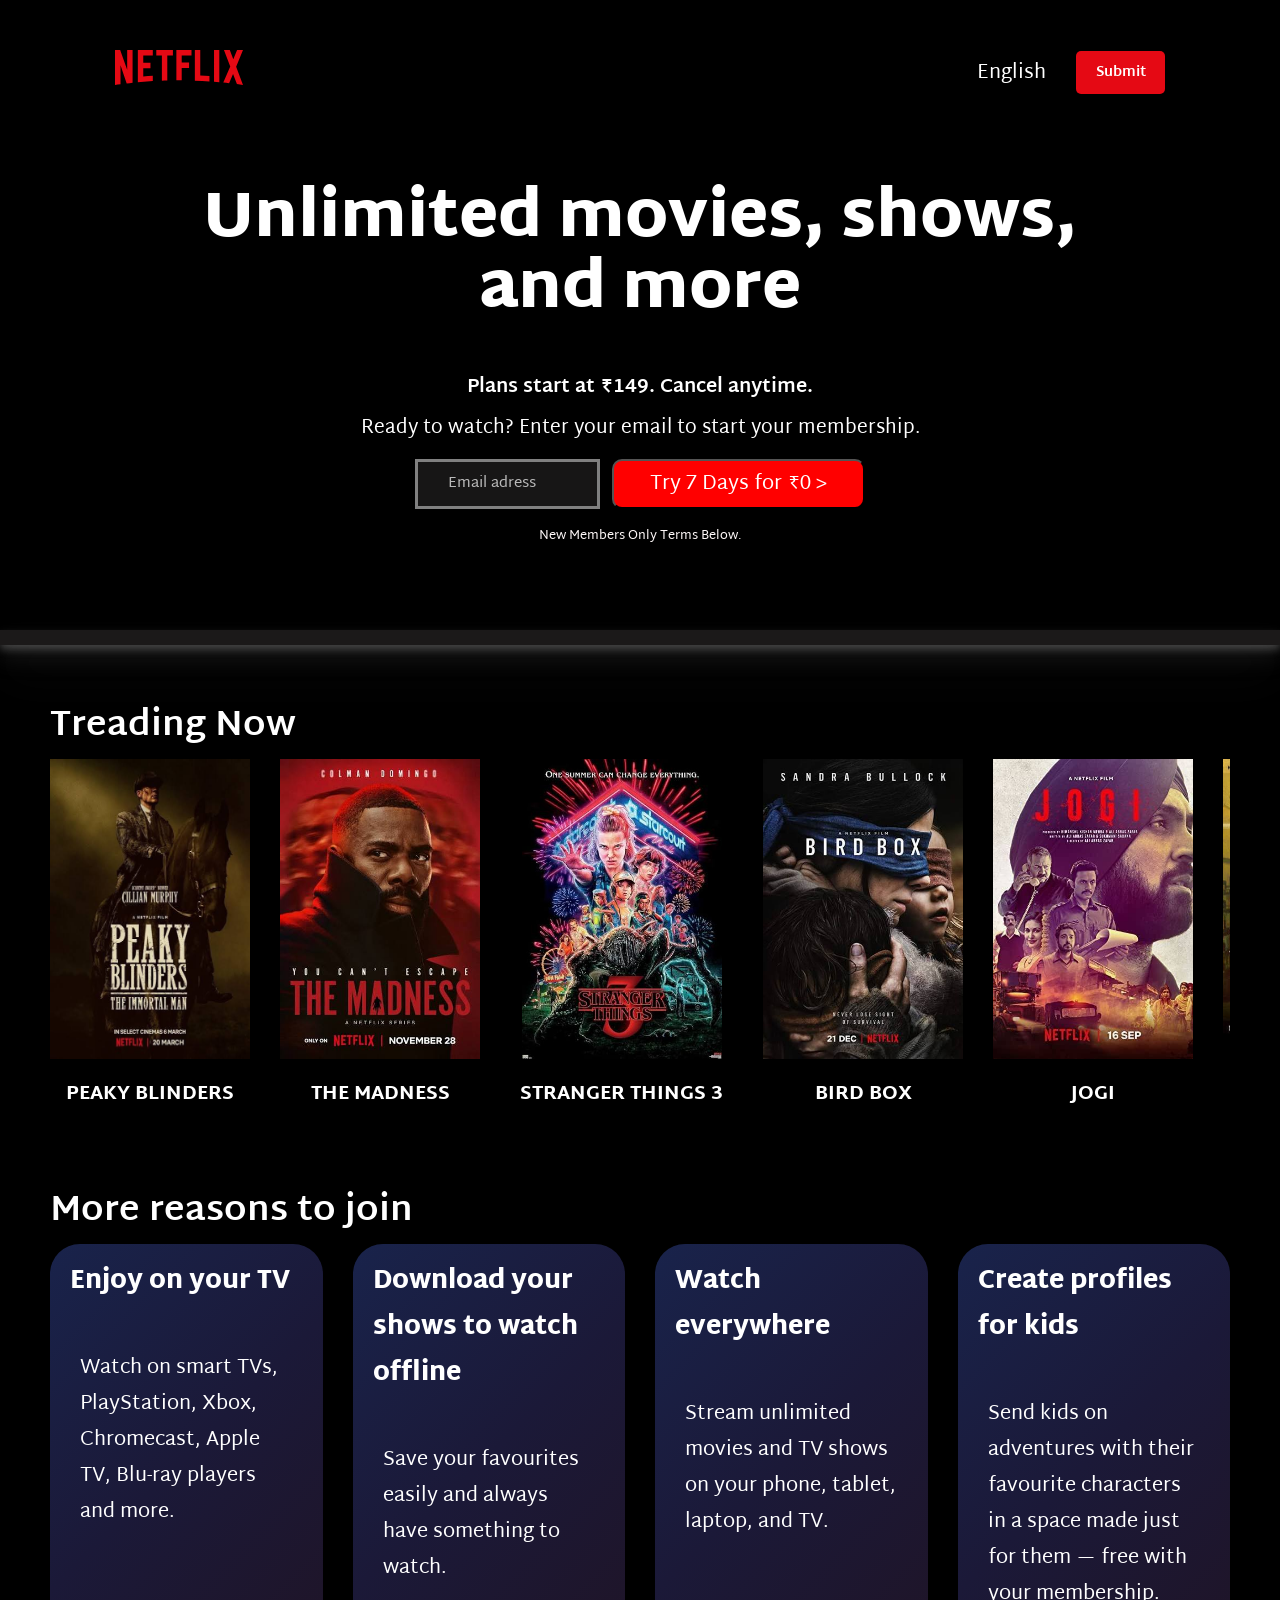
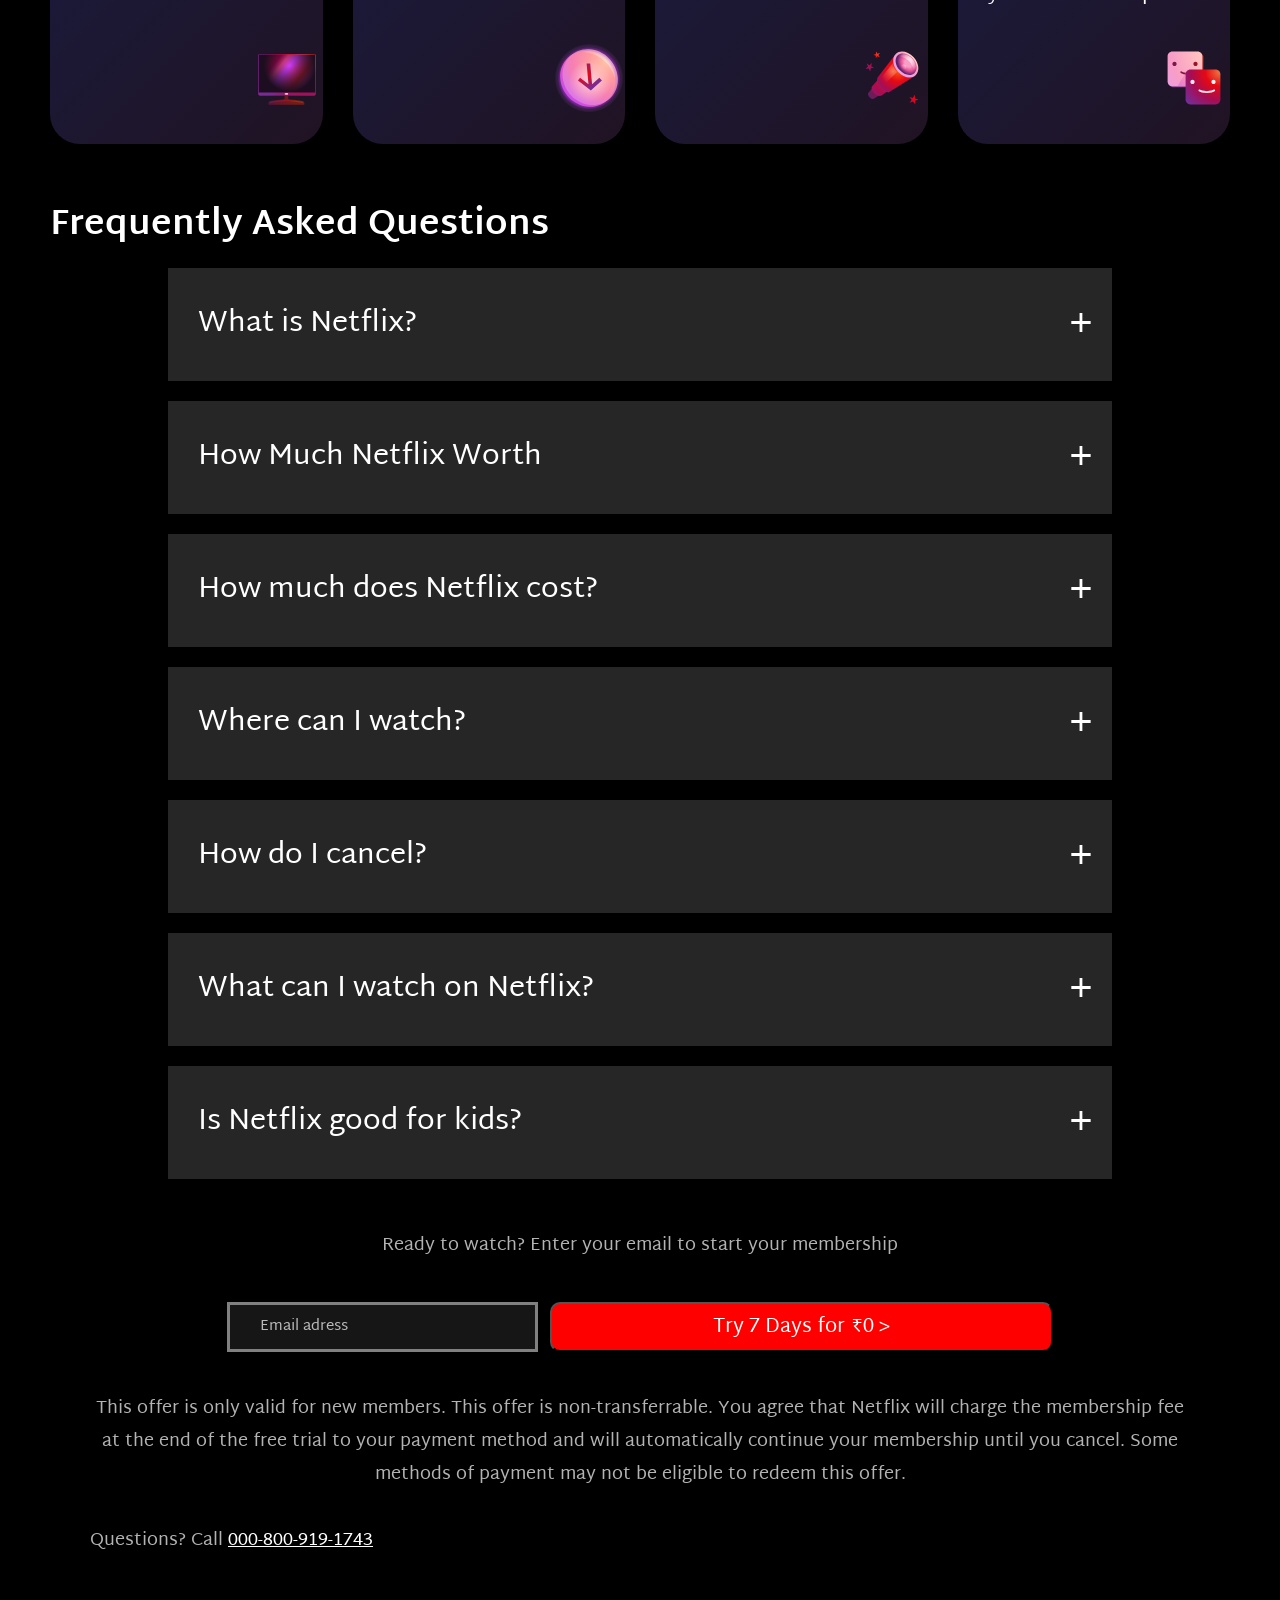
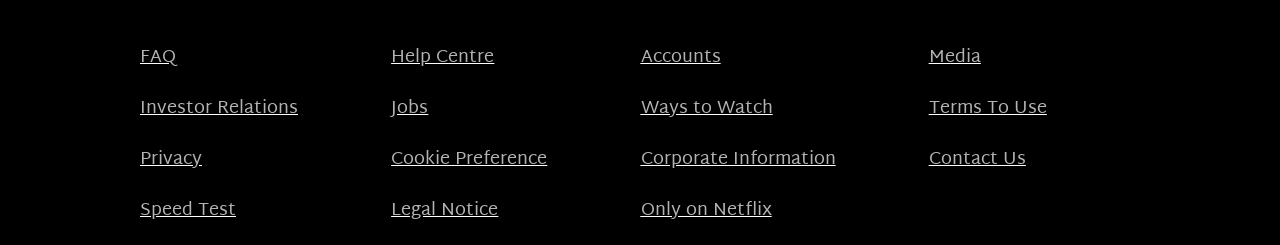
==== commit 74f2c0ba: "this is the latest code" ====
--- a/index.html
+++ b/index.html
@@ -49,39 +49,168 @@
     </div>
 <section class="video-info">
     <h2> Treading Now</h2>
-
-<div class="movie-photo">
-    <div class="movie-card">
-    <img src="movie1.jpg" alt="movie1" >
-    <p>PEAKY BLINDERS</p>
-</div>
-<div class="movie-card">
-    <img src="movie2.jpg" alt="movie2" >
-    <p>THE MADNESS</p>
-</div>
-<div class="movie-card">
-    <img src="movie3.jpg" alt="movie3" >
-    <p>STRANGER THINGS 3</p>
-</div>
-<div class="movie-card">
-    <img src="movie4.jpg" alt="movie4" >
-    <p>BIRD BOX</p>
-</div>
-
-
-<div class="movie-card">
-    <img src="movie5.jpg" alt="movie5" >
-    <p>JOGI</p>
-</div>
-
-<div class="movie-card">
-    <img src="movie6.jpg" alt="movie6" >
-    <p>Dasvi</p>
-</div>
-<div class="movie-card">
-    <img src="movie7.jpg" alt="movie7" >
-    <p>Dhrundher 2</p>
-</div>
+<div class="movie-slider">
+
+    <div class="movie-anime">
+
+        <div class="movie-photo">
+
+            <div class="movie-card">
+                <img src="movie1.jpg" alt="movie1">
+                <p>PEAKY BLINDERS</p>
+            </div>
+
+            <div class="movie-card">
+                <img src="movie2.jpg" alt="movie2">
+                <p>THE MADNESS</p>
+            </div>
+
+            <div class="movie-card">
+                <img src="movie3.jpg" alt="movie3">
+                <p>STRANGER THINGS 3</p>
+            </div>
+
+            <div class="movie-card">
+                <img src="movie4.jpg" alt="movie4">
+                <p>BIRD BOX</p>
+            </div>
+
+            <div class="movie-card">
+                <img src="movie5.jpg" alt="movie5">
+                <p>JOGI</p>
+            </div>
+
+            <div class="movie-card">
+                <img src="movie6.jpg" alt="movie6">
+                <p>Dasvi</p>
+            </div>
+
+            <div class="movie-card">
+                <img src="movie7.jpg" alt="movie7">
+                <p>Dhrundher 2</p>
+            </div>
+
+            <div class="movie-card">
+                <img src="movie8.jpg" alt="movie8">
+                <p>YOU</p>
+            </div>
+
+            <div class="movie-card">
+                <img src="movie9.jpg" alt="movie9">
+                <p>Project Power</p>
+            </div>
+
+            <div class="movie-card">
+                <img src="movie10.jpg" alt="movie10">
+                <p>Glass Onion</p>
+            </div>
+
+            <div class="movie-card">
+                <img src="movie11.jpg" alt="movie11">
+                <p>EXtraction</p>
+            </div>
+
+            <div class="movie-card">
+                <img src="movie12.jpg" alt="movie12">
+                <p>Money Heist</p>
+            </div>
+
+            <div class="movie-card">
+                <img src="movie13.jpg" alt="movie13">
+                <p>Animales</p>
+            </div>
+
+            <div class="movie-card">
+                <img src="movie14.jpg" alt="movie14">
+                <p>IB 71</p>
+            </div>
+
+            <div class="movie-card">
+                <img src="movie15.jpg" alt="movie15">
+                <p>Ravoc</p>
+            </div>
+
+            <!--Section2 of the image-->
+            <div class="movie-card">
+                <img src="movie1.jpg" alt="movie1">
+                <p>PEAKY BLINDERS</p>
+            </div>
+
+            <div class="movie-card">
+                <img src="movie2.jpg" alt="movie2">
+                <p>THE MADNESS</p>
+            </div>
+
+            <div class="movie-card">
+                <img src="movie3.jpg" alt="movie3">
+                <p>STRANGER THINGS 3</p>
+            </div>
+
+            <div class="movie-card">
+                <img src="movie4.jpg" alt="movie4">
+                <p>BIRD BOX</p>
+            </div>
+
+            <div class="movie-card">
+                <img src="movie5.jpg" alt="movie5">
+                <p>JOGI</p>
+            </div>
+
+            <div class="movie-card">
+                <img src="movie6.jpg" alt="movie6">
+                <p>Dasvi</p>
+            </div>
+
+            <div class="movie-card">
+                <img src="movie7.jpg" alt="movie7">
+                <p>Dhrundher 2</p>
+            </div>
+
+            <div class="movie-card">
+                <img src="movie8.jpg" alt="movie8">
+                <p>YOU</p>
+            </div>
+
+            <div class="movie-card">
+                <img src="movie9.jpg" alt="movie9">
+                <p>Project Power</p>
+            </div>
+
+            <div class="movie-card">
+                <img src="movie10.jpg" alt="movie10">
+                <p>Glass Onion</p>
+            </div>
+
+            <div class="movie-card">
+                <img src="movie11.jpg" alt="movie11">
+                <p>EXtraction</p>
+            </div>
+
+            <div class="movie-card">
+                <img src="movie12.jpg" alt="movie12">
+                <p>Money Heist</p>
+            </div>
+
+            <div class="movie-card">
+                <img src="movie13.jpg" alt="movie13">
+                <p>Animales</p>
+            </div>
+
+            <div class="movie-card">
+                <img src="movie14.jpg" alt="movie14">
+                <p>IB 71</p>
+            </div>
+
+            <div class="movie-card">
+                <img src="movie15.jpg" alt="movie15">
+                <p>Ravoc</p>
+            </div>
+
+
+        </div>
+
+    </div>
+
 </div>
 </section>
     <!-- this is he end of second section-->
--- a/style.css
+++ b/style.css
@@ -90,13 +90,14 @@
         display: flex;
         flex-direction: column;
     flex-wrap: wrap;
+    margin-top: 100px;
         align-items: center;
         justify-content: center;
         text-align: center;
         position: relative;
         z-index: 20;
         width: min(900px, 90%);
-        gap: 15px;
+        gap: 20px;
         
     }
 
@@ -122,11 +123,7 @@
         gap: 12px;
         width: 100%;
     align-items: center;
-    
-    flex-wrap: wrap;
-        
-
-    
+    flex-wrap: wrap;        
     }
 
     .info input{
@@ -163,7 +160,7 @@
 
     .video-info{
         margin: 50px;
-
+      overflow: hidden ;
     }
 
     .video-info h2{
@@ -172,20 +169,45 @@
         
     }
     .movie-card img{
-        width: 100%;
+        width: 200px;
         aspect-ratio: 2/3;
         transition: transform 0.3s ease;
-        
-        display: block;
+    }
+
+    .movie-slider{
+        overflow: hidden;
+        width :100%;
+
+
+    }
+    .movie-anime{
+        display: flex;
+        flex-shrink: 0;
+        width: 100%;
+        overflow: hidden;
     }
     .movie-photo{
-
-        display: grid;
-        grid-template-columns:repeat(auto-fit, minmax(100px, 1fr));
+        display: flex;
+        flex-shrink: 0;
     gap: 30px; 
-    
-    }
-
+
+    animation: img-anima 90s linear infinite ;
+   
+    }
+
+
+    @keyframes img-anima{
+        from{
+            transform: translateX(2%);
+        }
+        to{
+             transform: translateX(-50%);
+        }
+        }
+
+.movie-photo:hover {
+    animation-play-state: paused;
+}
     .movie-card p{
         margin: 18px 10px;
         text-align: center;
@@ -195,8 +217,9 @@
 
     .movie-card{
         display: flex;
-        flex-direction: column;
+        flex-direction:column;
         align-items: center;
+        flex-shrink: 0;
     }
 
     .movie-photo img:hover{
@@ -216,7 +239,7 @@
 
     .card{
     display: grid;
-        grid-template-columns:repeat(auto-fit, minmax(200px, 1fr));
+     grid-template-columns:repeat(auto-fit, minmax(200px, 1fr));
 
     gap: 30px;
 
@@ -415,12 +438,12 @@
     }
 
     .movie-photo {
-        grid-template-columns: repeat(4, 1fr);
+       
         gap: 20px;
     }
 
     .card {
-        grid-template-columns: repeat(2, 1fr);
+       
         gap: 20px;
     }
 
@@ -521,7 +544,7 @@
     }
 
     .movie-photo {
-        grid-template-columns: repeat(3, 1fr);
+       
         gap: 15px;
     }
 
@@ -531,7 +554,7 @@
     }
 
     .card {
-        grid-template-columns: 1fr;
+        
         gap: 20px;
     }
 
@@ -638,7 +661,7 @@
     }
 
     .movie-photo {
-        grid-template-columns: repeat(2, 1fr);
+       
         gap: 15px;
     }
 
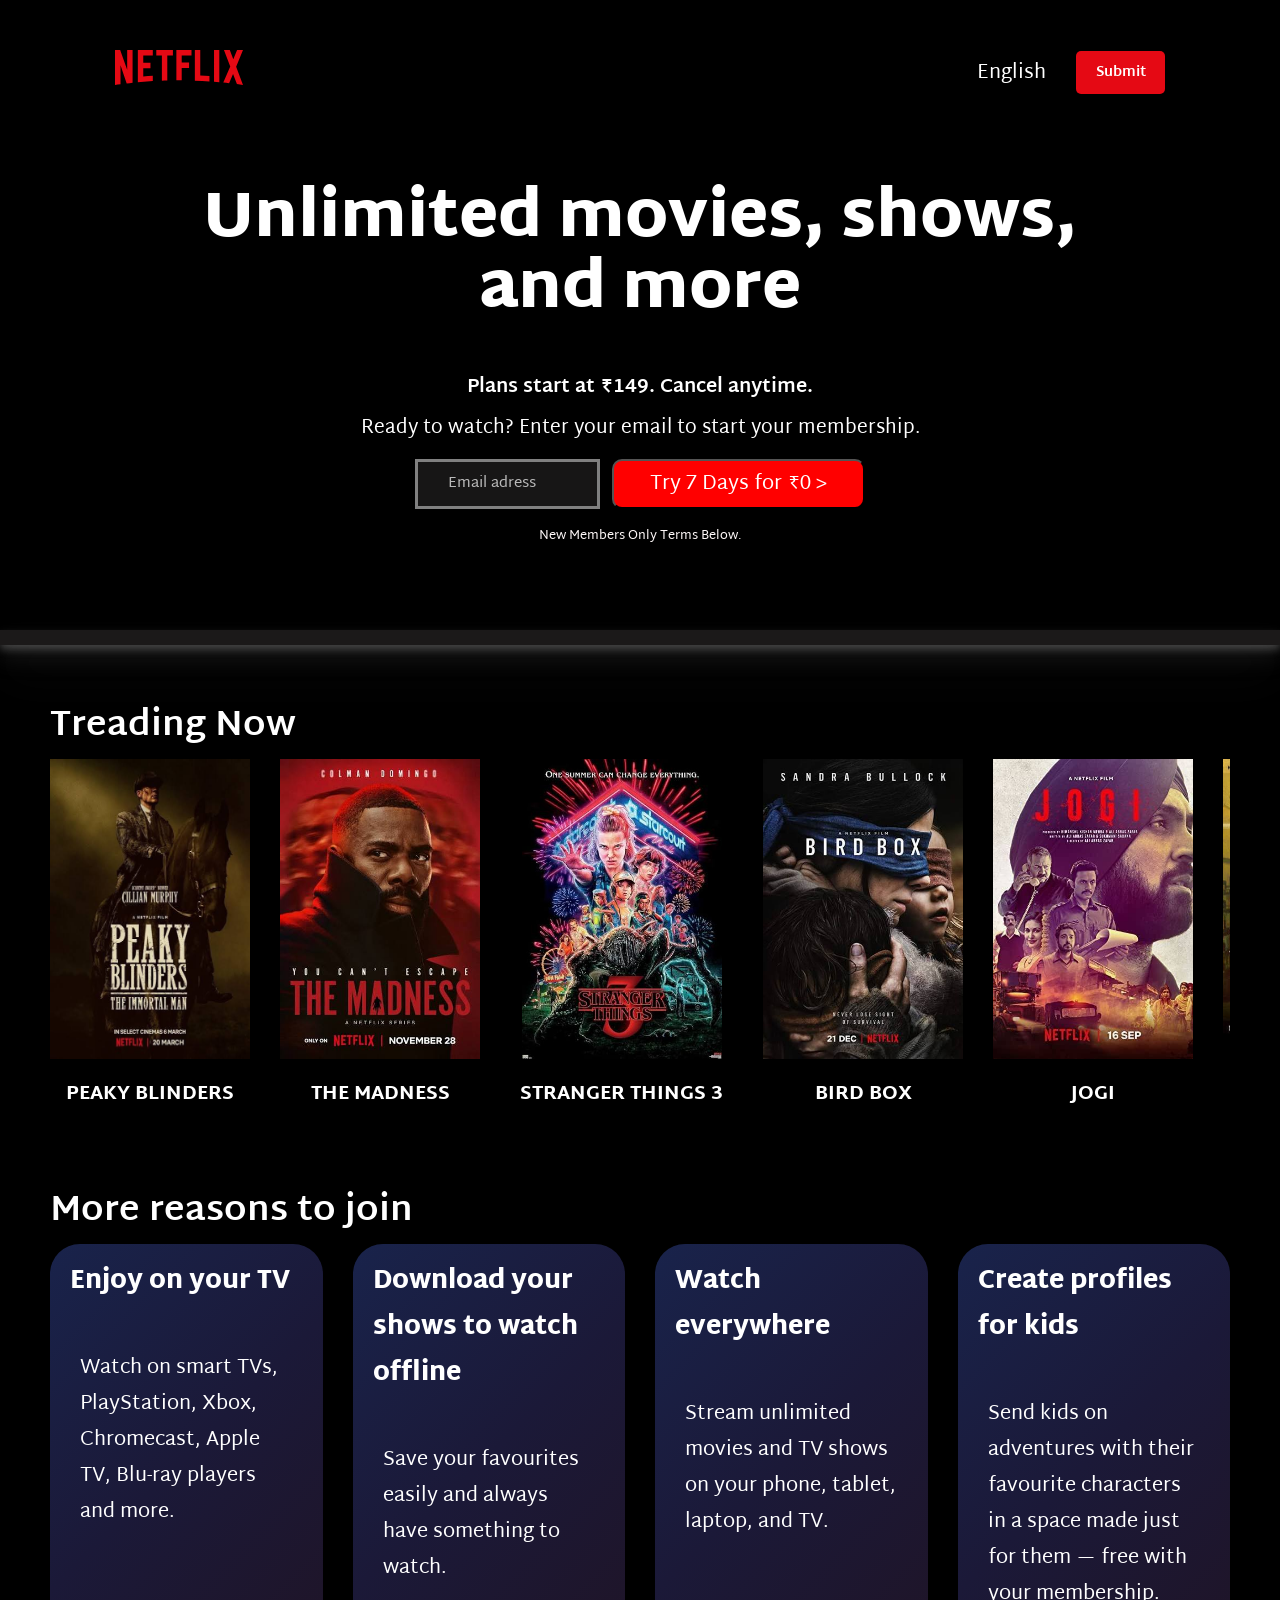
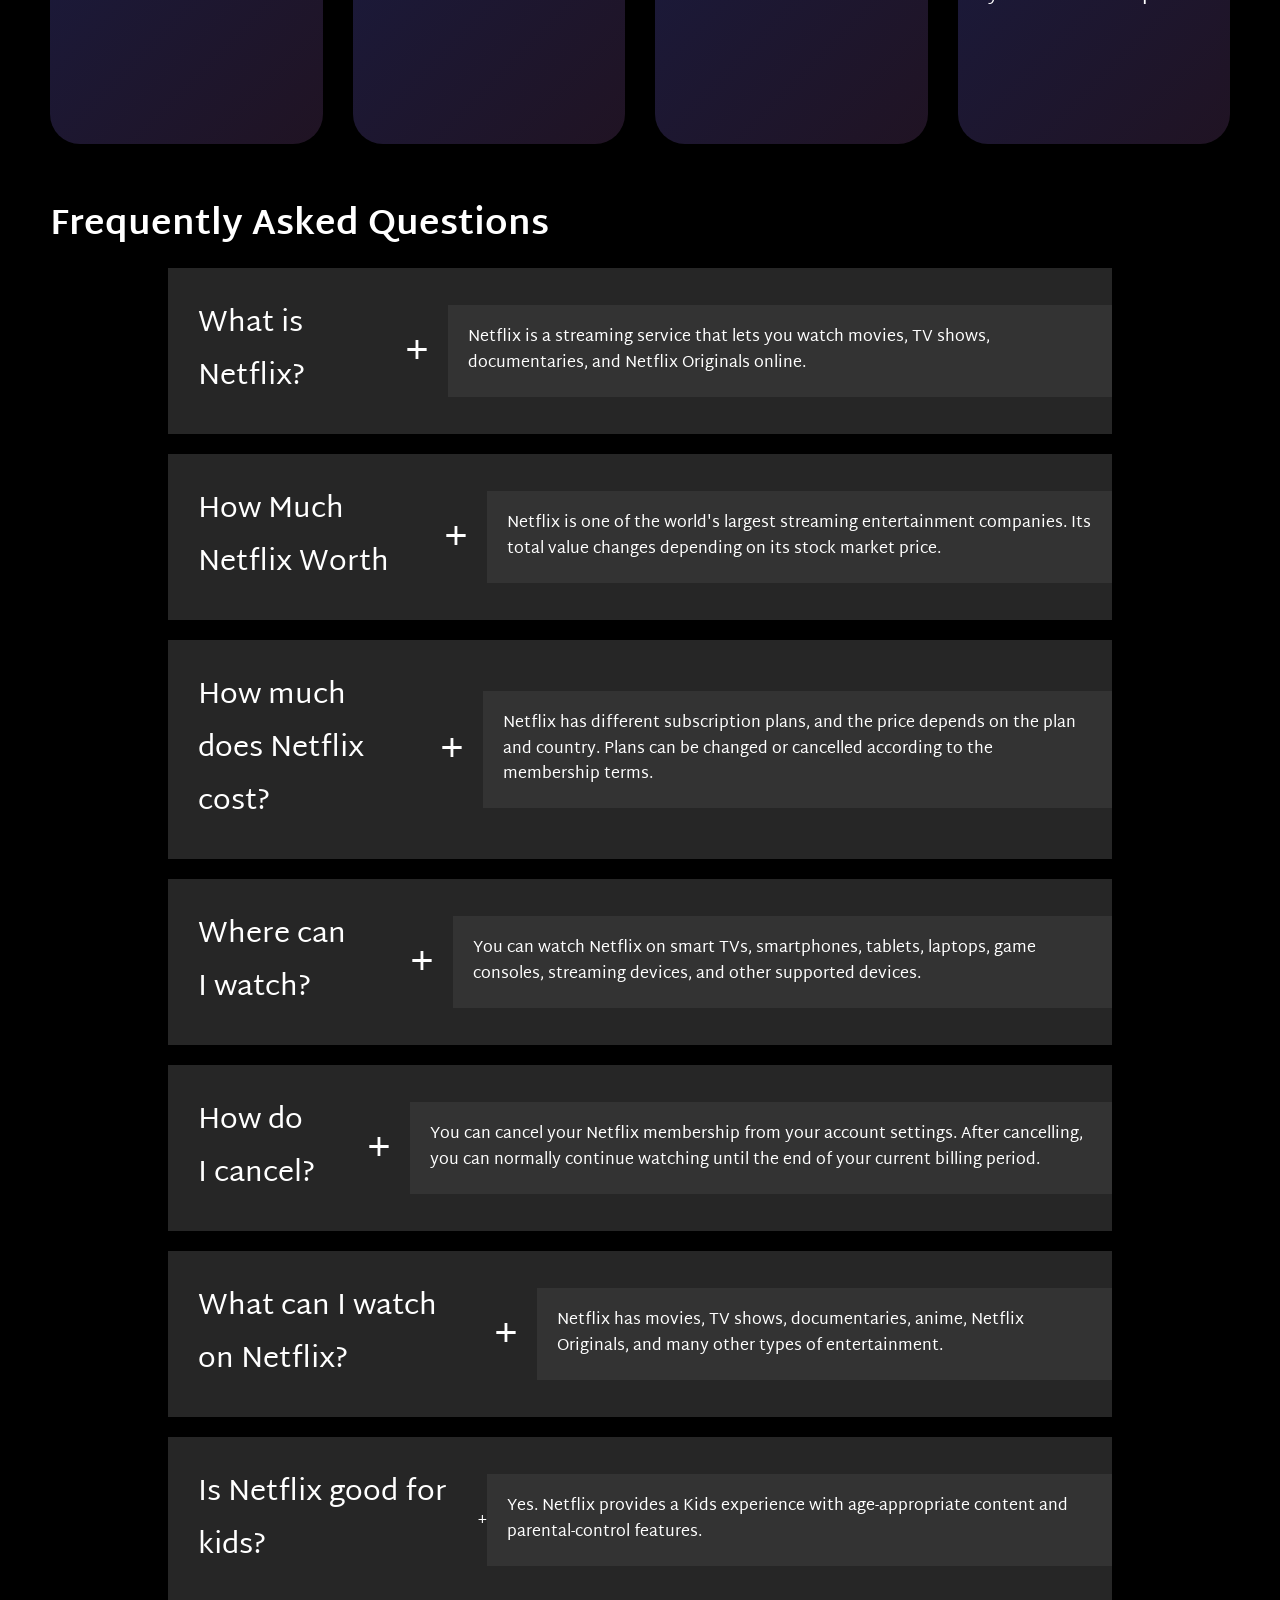
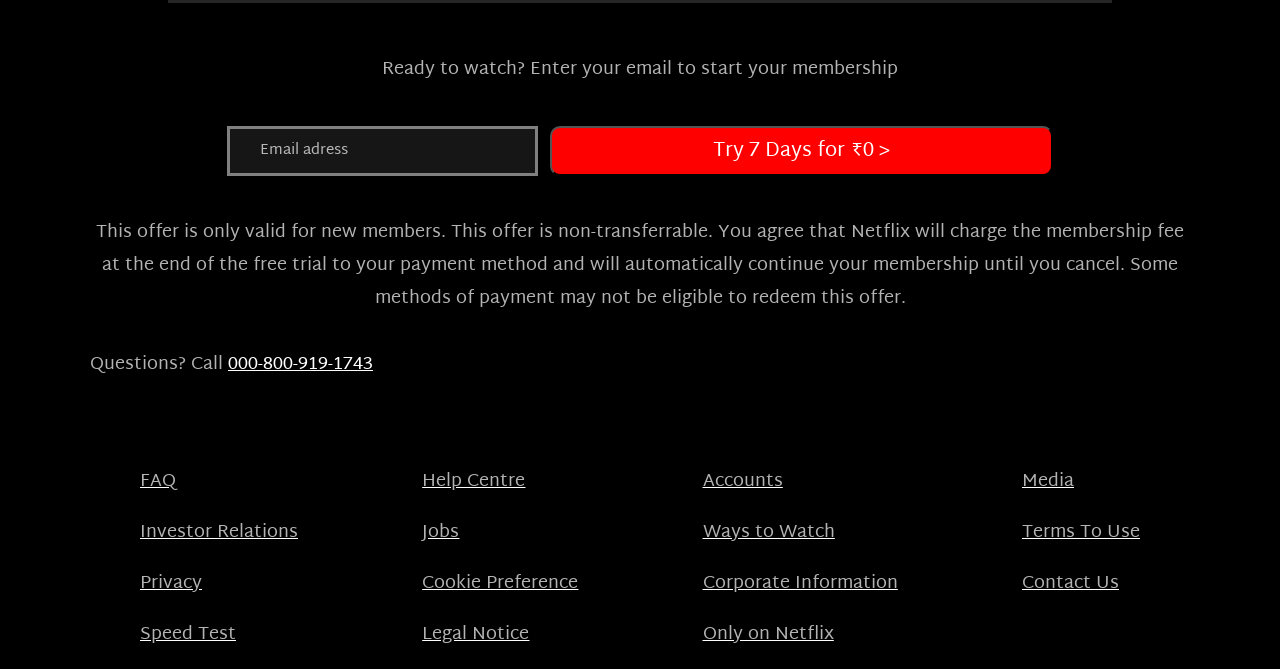
==== commit e97c3d25: "updated html and script" ====
--- a/index.html
+++ b/index.html
@@ -1,358 +1,456 @@
-
-
-    <!DOCTYPE html>
-    <html lang="en">
-    <head>
-        
-        <meta charset="UTF-8">
-        <meta name="viewport" content="width=device-width, initial-scale=1.0">
-        <title>Meet Netflix</title>
-         <link rel="icon" type="image/x-icon"
-          href="https://assets.nflxext.com/us/ffe/siteui/common/icons/nficon2023.ico">
-          <link rel="preconnect" href="https://fonts.googleapis.com">
-<link rel="preconnect" href="https://fonts.gstatic.com" crossorigin>
-<link href="https://fonts.googleapis.com/css2?family=Martel+Sans:wght@200;300;400;600;700;800;900&display=swap" rel="stylesheet">
-<link rel="stylesheet" href="style.css">
-    </head>
-    
-    <body>
-        <section class ="main">
-             <div class="bl">
-        </div>
-            <nav>
+<!DOCTYPE html>
+<html lang="en">
+
+<head>
+    <meta charset="UTF-8">
+    <meta name="viewport" content="width=device-width, initial-scale=1.0">
+    <title>Meet Netflix</title>
+
+    <link rel="icon" type="image/x-icon"
+        href="https://assets.nflxext.com/us/ffe/siteui/common/icons/nficon2023.ico">
+
+    <link rel="preconnect" href="https://fonts.googleapis.com">
+    <link rel="preconnect" href="https://fonts.gstatic.com" crossorigin>
+
+    <link
+        href="https://fonts.googleapis.com/css2?family=Martel+Sans:wght@200;300;400;600;700;800;900&display=swap"
+        rel="stylesheet">
+
+    <link rel="stylesheet" href="style.css">
+</head>
+
+<body>
+
+    <section class="main">
+
+        <div class="bl"></div>
+
+        <nav>
             <div class="imglogo">
                 <img src="netlogo.svg" alt="img">
             </div>
+
             <div class="navright">
-                
-            <span >English</span>
-            <input type="submit" class="btn" >
+                <span>English</span>
+                <input type="submit" class="btn">
             </div>
         </nav>
-
-
 
         <div class="content">
             <h1>Unlimited movies, shows, and more</h1>
+
             <span>Plans start at ₹149. Cancel anytime.</span>
+
             <span>Ready to watch? Enter your email to start your membership.</span>
+
             <div class="info">
-            <input type="email" class="Email" placeholder="Email adress" required>
-            <button type="submit" class="button">Try 7 Days for ₹0 &gt;</button>
+                <input type="email" class="Email" placeholder="Email adress" required>
+                <button type="submit" class="button">Try 7 Days for ₹0 &gt;</button>
+            </div>
+
+            <span id="Terms">New Members Only Terms Below.</span>
         </div>
-        <span id = "Terms">New Members Only Terms Below.</span>
-        </div>      
+
     </section>
 
     <!-- this is he end of first section-->
-    <div class="line">        
-    </div>
-<section class="video-info">
-    <h2> Treading Now</h2>
-<div class="movie-slider">
-
-    <div class="movie-anime">
-
-        <div class="movie-photo">
-
-            <div class="movie-card">
-                <img src="movie1.jpg" alt="movie1">
-                <p>PEAKY BLINDERS</p>
-            </div>
-
-            <div class="movie-card">
-                <img src="movie2.jpg" alt="movie2">
-                <p>THE MADNESS</p>
-            </div>
-
-            <div class="movie-card">
-                <img src="movie3.jpg" alt="movie3">
-                <p>STRANGER THINGS 3</p>
-            </div>
-
-            <div class="movie-card">
-                <img src="movie4.jpg" alt="movie4">
-                <p>BIRD BOX</p>
-            </div>
-
-            <div class="movie-card">
-                <img src="movie5.jpg" alt="movie5">
-                <p>JOGI</p>
-            </div>
-
-            <div class="movie-card">
-                <img src="movie6.jpg" alt="movie6">
-                <p>Dasvi</p>
-            </div>
-
-            <div class="movie-card">
-                <img src="movie7.jpg" alt="movie7">
-                <p>Dhrundher 2</p>
-            </div>
-
-            <div class="movie-card">
-                <img src="movie8.jpg" alt="movie8">
-                <p>YOU</p>
-            </div>
-
-            <div class="movie-card">
-                <img src="movie9.jpg" alt="movie9">
-                <p>Project Power</p>
-            </div>
-
-            <div class="movie-card">
-                <img src="movie10.jpg" alt="movie10">
-                <p>Glass Onion</p>
-            </div>
-
-            <div class="movie-card">
-                <img src="movie11.jpg" alt="movie11">
-                <p>EXtraction</p>
-            </div>
-
-            <div class="movie-card">
-                <img src="movie12.jpg" alt="movie12">
-                <p>Money Heist</p>
-            </div>
-
-            <div class="movie-card">
-                <img src="movie13.jpg" alt="movie13">
-                <p>Animales</p>
-            </div>
-
-            <div class="movie-card">
-                <img src="movie14.jpg" alt="movie14">
-                <p>IB 71</p>
-            </div>
-
-            <div class="movie-card">
-                <img src="movie15.jpg" alt="movie15">
-                <p>Ravoc</p>
-            </div>
-
-            <!--Section2 of the image-->
-            <div class="movie-card">
-                <img src="movie1.jpg" alt="movie1">
-                <p>PEAKY BLINDERS</p>
-            </div>
-
-            <div class="movie-card">
-                <img src="movie2.jpg" alt="movie2">
-                <p>THE MADNESS</p>
-            </div>
-
-            <div class="movie-card">
-                <img src="movie3.jpg" alt="movie3">
-                <p>STRANGER THINGS 3</p>
-            </div>
-
-            <div class="movie-card">
-                <img src="movie4.jpg" alt="movie4">
-                <p>BIRD BOX</p>
-            </div>
-
-            <div class="movie-card">
-                <img src="movie5.jpg" alt="movie5">
-                <p>JOGI</p>
-            </div>
-
-            <div class="movie-card">
-                <img src="movie6.jpg" alt="movie6">
-                <p>Dasvi</p>
-            </div>
-
-            <div class="movie-card">
-                <img src="movie7.jpg" alt="movie7">
-                <p>Dhrundher 2</p>
-            </div>
-
-            <div class="movie-card">
-                <img src="movie8.jpg" alt="movie8">
-                <p>YOU</p>
-            </div>
-
-            <div class="movie-card">
-                <img src="movie9.jpg" alt="movie9">
-                <p>Project Power</p>
-            </div>
-
-            <div class="movie-card">
-                <img src="movie10.jpg" alt="movie10">
-                <p>Glass Onion</p>
-            </div>
-
-            <div class="movie-card">
-                <img src="movie11.jpg" alt="movie11">
-                <p>EXtraction</p>
-            </div>
-
-            <div class="movie-card">
-                <img src="movie12.jpg" alt="movie12">
-                <p>Money Heist</p>
-            </div>
-
-            <div class="movie-card">
-                <img src="movie13.jpg" alt="movie13">
-                <p>Animales</p>
-            </div>
-
-            <div class="movie-card">
-                <img src="movie14.jpg" alt="movie14">
-                <p>IB 71</p>
-            </div>
-
-            <div class="movie-card">
-                <img src="movie15.jpg" alt="movie15">
-                <p>Ravoc</p>
-            </div>
-
+
+    <div class="line"></div>
+
+    <section class="video-info">
+
+        <h2>Treading Now</h2>
+
+        <div class="movie-slider">
+
+            <div class="movie-anime">
+
+                <div class="movie-photo">
+
+                    <div class="movie-card">
+                        <img src="movie1.jpg" alt="movie1">
+                        <p>PEAKY BLINDERS</p>
+                    </div>
+
+                    <div class="movie-card">
+                        <img src="movie2.jpg" alt="movie2">
+                        <p>THE MADNESS</p>
+                    </div>
+
+                    <div class="movie-card">
+                        <img src="movie3.jpg" alt="movie3">
+                        <p>STRANGER THINGS 3</p>
+                    </div>
+
+                    <div class="movie-card">
+                        <img src="movie4.jpg" alt="movie4">
+                        <p>BIRD BOX</p>
+                    </div>
+
+                    <div class="movie-card">
+                        <img src="movie5.jpg" alt="movie5">
+                        <p>JOGI</p>
+                    </div>
+
+                    <div class="movie-card">
+                        <img src="movie6.jpg" alt="movie6">
+                        <p>Dasvi</p>
+                    </div>
+
+                    <div class="movie-card">
+                        <img src="movie7.jpg" alt="movie7">
+                        <p>Dhrundher 2</p>
+                    </div>
+
+                    <div class="movie-card">
+                        <img src="movie8.jpg" alt="movie8">
+                        <p>YOU</p>
+                    </div>
+
+                    <div class="movie-card">
+                        <img src="movie9.jpg" alt="movie9">
+                        <p>Project Power</p>
+                    </div>
+
+                    <div class="movie-card">
+                        <img src="movie10.jpg" alt="movie10">
+                        <p>Glass Onion</p>
+                    </div>
+
+                    <div class="movie-card">
+                        <img src="movie11.jpg" alt="movie11">
+                        <p>EXtraction</p>
+                    </div>
+
+                    <div class="movie-card">
+                        <img src="movie12.jpg" alt="movie12">
+                        <p>Money Heist</p>
+                    </div>
+
+                    <div class="movie-card">
+                        <img src="movie13.jpg" alt="movie13">
+                        <p>Animales</p>
+                    </div>
+
+                    <div class="movie-card">
+                        <img src="movie14.jpg" alt="movie14">
+                        <p>IB 71</p>
+                    </div>
+
+                    <div class="movie-card">
+                        <img src="movie15.jpg" alt="movie15">
+                        <p>Ravoc</p>
+                    </div>
+
+                    <!-- Section 2 of the image -->
+
+                    <div class="movie-card">
+                        <img src="movie1.jpg" alt="movie1">
+                        <p>PEAKY BLINDERS</p>
+                    </div>
+
+                    <div class="movie-card">
+                        <img src="movie2.jpg" alt="movie2">
+                        <p>THE MADNESS</p>
+                    </div>
+
+                    <div class="movie-card">
+                        <img src="movie3.jpg" alt="movie3">
+                        <p>STRANGER THINGS 3</p>
+                    </div>
+
+                    <div class="movie-card">
+                        <img src="movie4.jpg" alt="movie4">
+                        <p>BIRD BOX</p>
+                    </div>
+
+                    <div class="movie-card">
+                        <img src="movie5.jpg" alt="movie5">
+                        <p>JOGI</p>
+                    </div>
+
+                    <div class="movie-card">
+                        <img src="movie6.jpg" alt="movie6">
+                        <p>Dasvi</p>
+                    </div>
+
+                    <div class="movie-card">
+                        <img src="movie7.jpg" alt="movie7">
+                        <p>Dhrundher 2</p>
+                    </div>
+
+                    <div class="movie-card">
+                        <img src="movie8.jpg" alt="movie8">
+                        <p>YOU</p>
+                    </div>
+
+                    <div class="movie-card">
+                        <img src="movie9.jpg" alt="movie9">
+                        <p>Project Power</p>
+                    </div>
+
+                    <div class="movie-card">
+                        <img src="movie10.jpg" alt="movie10">
+                        <p>Glass Onion</p>
+                    </div>
+
+                    <div class="movie-card">
+                        <img src="movie11.jpg" alt="movie11">
+                        <p>EXtraction</p>
+                    </div>
+
+                    <div class="movie-card">
+                        <img src="movie12.jpg" alt="movie12">
+                        <p>Money Heist</p>
+                    </div>
+
+                    <div class="movie-card">
+                        <img src="movie13.jpg" alt="movie13">
+                        <p>Animales</p>
+                    </div>
+
+                    <div class="movie-card">
+                        <img src="movie14.jpg" alt="movie14">
+                        <p>IB 71</p>
+                    </div>
+
+                    <div class="movie-card">
+                        <img src="movie15.jpg" alt="movie15">
+                        <p>Ravoc</p>
+                    </div>
+
+                </div>
+
+            </div>
 
         </div>
 
-    </div>
-
-</div>
-</section>
+    </section>
+
     <!-- this is he end of second section-->
 
- <section class="reasons">
-    <h2>More reasons to join</h2>
-    <div class="card">
-    <div class="cointainer">
-        <h4>Enjoy on your TV</h4>
-        <p>
-            Watch on smart TVs, PlayStation, Xbox, Chromecast, Apple TV, Blu-ray players and more.
-        </p>
-      <svg width="72" height="72" viewBox="0 0 72 72" fill="none"><g id="television-core-small"><path id="Vector" fill-rule="evenodd" clip-rule="evenodd" d="M37.2 53.3992C37.2 52.7365 36.6628 52.1992 36 52.1992H34.8C34.1373 52.1992 33.6 52.7365 33.6 53.3992V56.2636C33.6 56.9129 33.0834 57.4433 32.4347 57.4739C30.3013 57.5744 28.1719 57.7834 26.0546 58.1011L19.444 59.0926C18.2692 59.2688 17.4 60.2782 17.4 61.4662V62.0992C17.4 62.4304 17.6686 62.6992 18 62.6992H52.8C53.1314 62.6992 53.4 62.4304 53.4 62.0992V61.4662C53.4 60.2782 52.5309 59.2688 51.3561 59.0926L44.7454 58.1011C42.6282 57.7834 40.4987 57.5744 38.3653 57.4739C37.7167 57.4433 37.2 56.9129 37.2 56.2636V53.3992Z" fill="url(#paint0_radial_5179_1308)"></path><path id="Vector_2" d="M18.6 60.7388C18.6 60.2306 18.9587 59.796 19.4602 59.711C22.0196 59.2775 29.7585 58.0508 35.4 58.0508C41.0415 58.0508 48.7804 59.2775 51.3398 59.711C51.8412 59.796 52.2 60.2306 52.2 60.7388C52.2 60.902 52.0575 61.0268 51.8967 61.0004C50.1219 60.707 40.9704 59.2409 35.4 59.2409C29.8295 59.2409 20.678 60.707 18.9033 61.0004C18.7425 61.0268 18.6 60.902 18.6 60.7388Z" fill="url(#paint1_radial_5179_1308)"></path><path id="Vector_3" d="M63 12H8.99995C8.00584 12 7.19995 12.8059 7.19995 13.8V51.6C7.19995 52.5941 8.00584 53.4 8.99995 53.4H63C63.9941 53.4 64.8 52.5941 64.8 51.6V13.8C64.8 12.8059 63.9941 12 63 12Z" fill="url(#paint2_linear_5179_1308)"></path><path id="Vector_4" d="M63 12H8.99995C8.00584 12 7.19995 12.8059 7.19995 13.8V51.6C7.19995 52.5941 8.00584 53.4 8.99995 53.4H63C63.9941 53.4 64.8 52.5941 64.8 51.6V13.8C64.8 12.8059 63.9941 12 63 12Z" fill="url(#paint3_radial_5179_1308)"></path><path id="Vector_5" fill-rule="evenodd" clip-rule="evenodd" d="M8.99995 12.6H63C63.663 12.6 64.2 13.1372 64.2 13.8V50.4H7.79995V13.8C7.79995 13.1372 8.33719 12.6 8.99995 12.6ZM7.19995 50.4V13.8C7.19995 12.8059 8.00581 12 8.99995 12H63C63.9942 12 64.8 12.8059 64.8 13.8V50.4V51.6C64.8 52.5941 63.9942 53.4 63 53.4H8.99995C8.00581 53.4 7.19995 52.5941 7.19995 51.6V50.4Z" fill="url(#paint4_radial_5179_1308)"></path><path id="Vector_6" d="M35.4 52.8C36.3941 52.8 37.2 52.3971 37.2 51.9C37.2 51.4029 36.3941 51 35.4 51C34.4059 51 33.6 51.4029 33.6 51.9C33.6 52.3971 34.4059 52.8 35.4 52.8Z" fill="url(#paint5_radial_5179_1308)"></path></g><defs><radialGradient id="paint0_radial_5179_1308" cx="0" cy="0" r="1" gradientUnits="userSpaceOnUse" gradientTransform="translate(50.3269 49.3723) rotate(118.526) scale(55.1579 46.2871)"><stop stop-color="#802600"></stop><stop offset="0.333333" stop-color="#6F181D"></stop><stop offset="0.666667" stop-color="#5B1333"></stop><stop offset="1" stop-color="#391945"></stop></radialGradient><radialGradient id="paint1_radial_5179_1308" cx="0" cy="0" r="1" gradientUnits="userSpaceOnUse" gradientTransform="translate(48.1077 53.6128) rotate(158.116) scale(32.7275 42.219)"><stop stop-color="#99421D"></stop><stop offset="0.333333" stop-color="#99161D"></stop><stop offset="0.666667" stop-color="#7D1845"></stop><stop offset="1" stop-color="#59216E"></stop></radialGradient><linearGradient id="paint2_linear_5179_1308" x1="10.4727" y1="14.9572" x2="56.1755" y2="51.4814" gradientUnits="userSpaceOnUse"><stop stop-color="#99161D"></stop><stop offset="0.245283" stop-color="#CA005B"></stop><stop offset="0.346698" stop-color="#FF479A"></stop><stop offset="0.46934" stop-color="#CC3CFF"></stop><stop offset="0.735849" stop-color="#BC1A22"></stop><stop offset="1" stop-color="#C94FF5"></stop></linearGradient><radialGradient id="paint3_radial_5179_1308" cx="0" cy="0" r="1" gradientUnits="userSpaceOnUse" gradientTransform="translate(38.6181 23.8286) rotate(90) scale(25.9571 25.8545)"><stop stop-color="#1C0E20" stop-opacity="0"></stop><stop offset="1" stop-color="#1C0E20"></stop></radialGradient><radialGradient id="paint4_radial_5179_1308" cx="0" cy="0" r="1" gradientUnits="userSpaceOnUse" gradientTransform="translate(54 20.1938) rotate(144.293) scale(47.2897 44.8232)"><stop stop-color="#EF7744"></stop><stop offset="0.333333" stop-color="#E50914"></stop><stop offset="0.666667" stop-color="#A70D53"></stop><stop offset="1" stop-color="#792A95"></stop></radialGradient><radialGradient id="paint5_radial_5179_1308" cx="0" cy="0" r="1" gradientUnits="userSpaceOnUse" gradientTransform="translate(36.525 51.3562) rotate(135) scale(4.58735)"><stop stop-color="#FFDCCC"></stop><stop offset="0.333333" stop-color="#FFBDC0"></stop><stop offset="0.666667" stop-color="#F89DC6"></stop><stop offset="1" stop-color="#E4A1FA"></stop></radialGradient></defs></svg>
-    </div>
-
-        <div class="cointainer">
-        <h4>Download your shows to watch offline</h4>
-        <p>
-           Save your favourites easily and always have something to watch.
-        </p>
-   <svg width="72" height="72" viewBox="0 0 72 72" fill="none"><g id="download-core-small"><path id="Vector" d="M36 70.2008C54.8882 70.2008 70.2001 54.8889 70.2001 36.0008C70.2001 17.1126 54.8882 1.80078 36 1.80078C17.1119 1.80078 1.80005 17.1126 1.80005 36.0008C1.80005 54.8889 17.1119 70.2008 36 70.2008Z" fill="url(#paint0_radial_5179_7940)"></path><path id="Vector_2" opacity="0.4" d="M64.7658 36.195C65.5206 51.5916 53.7908 63.5824 38.5668 62.977C23.3428 62.3722 10.3893 49.4 9.63446 34.0034C8.87954 18.6068 20.6091 6.61594 35.8331 7.22116C51.0571 7.82638 64.0104 20.7984 64.7658 36.195Z" fill="url(#paint1_radial_5179_7940)"></path><path id="Vector_3" d="M62.3657 37.9958C63.1205 53.3924 51.3908 65.3832 36.1668 64.7778C20.9428 64.173 7.9893 51.2008 7.23444 35.8041C6.47952 20.4075 18.2091 8.41672 33.4331 9.02194C48.6571 9.62716 61.6103 22.5992 62.3657 37.9958Z" fill="url(#paint2_radial_5179_7940)"></path><path id="Vector_4" opacity="0.5" d="M64.7658 36.195C65.5206 51.5916 53.7908 63.5824 38.5668 62.977C23.3428 62.3722 10.3893 49.4 9.63446 34.0034C8.87954 18.6068 20.6091 6.61594 35.8331 7.22116C51.0571 7.82638 64.0104 20.7984 64.7658 36.195Z" fill="url(#paint3_radial_5179_7940)"></path><path id="Vector_5" opacity="0.6" d="M36.9 60.6C48.6636 60.6 58.2 51.0637 58.2 39.3C58.2 27.5363 48.6636 18 36.9 18C25.1363 18 15.6 27.5363 15.6 39.3C15.6 51.0637 25.1363 60.6 36.9 60.6Z" fill="url(#paint4_radial_5179_7940)"></path><path id="Vector_6" fill-rule="evenodd" clip-rule="evenodd" d="M39.0849 42.2727L46.3387 35.76L48.8945 38.5142L38.9118 47.477L37.8466 48.4333L36.6071 47.477L24.9899 38.5142L27.0434 35.76L35.4849 42.2727L33.6 21.6016H37.2L39.0849 42.2727Z" fill="url(#paint5_radial_5179_7940)"></path><path id="Vector_7" opacity="0.4" fill-rule="evenodd" clip-rule="evenodd" d="M61.6566 34.9618C61.7832 35.3893 62.391 35.3233 62.3694 34.878C61.6962 21.1369 50.1509 9.55975 36.5817 9.01957C34.4606 8.93515 32.4155 9.12541 30.4772 9.55909C30.0745 9.64915 30.1575 10.2082 30.5697 10.2246C45.0094 10.7979 57.6246 21.2971 61.6566 34.9618Z" fill="url(#paint6_radial_5179_7940)"></path></g><defs><radialGradient id="paint0_radial_5179_7940" cx="0" cy="0" r="1" gradientUnits="userSpaceOnUse" gradientTransform="translate(36.0001 36.1837) rotate(-90) scale(34.3829)"><stop offset="0.782019" stop-color="#982DBE"></stop><stop offset="0.906819" stop-color="#B038DC" stop-opacity="0.2"></stop><stop offset="1" stop-color="#E4A1FA" stop-opacity="0"></stop></radialGradient><radialGradient id="paint1_radial_5179_7940" cx="0" cy="0" r="1" gradientUnits="userSpaceOnUse" gradientTransform="translate(52.9937 20.0992) rotate(135) scale(49.9836)"><stop stop-color="#FFDCCC"></stop><stop offset="0.333333" stop-color="#FFBDC0"></stop><stop offset="0.666667" stop-color="#F89DC6"></stop><stop offset="1" stop-color="#E4A1FA"></stop></radialGradient><radialGradient id="paint2_radial_5179_7940" cx="0" cy="0" r="1" gradientUnits="userSpaceOnUse" gradientTransform="translate(52.7999 19.6937) rotate(135) scale(53.1037)"><stop stop-color="#FFA984"></stop><stop offset="0.333333" stop-color="#FF787F"></stop><stop offset="0.666667" stop-color="#F45FA2"></stop><stop offset="1" stop-color="#C44AF1"></stop></radialGradient><radialGradient id="paint3_radial_5179_7940" cx="0" cy="0" r="1" gradientUnits="userSpaceOnUse" gradientTransform="translate(52.9937 20.0992) rotate(135) scale(49.9836)"><stop stop-color="#FFDCCC"></stop><stop offset="0.333333" stop-color="#FFBDC0"></stop><stop offset="0.666667" stop-color="#F89DC6"></stop><stop offset="1" stop-color="#E4A1FA"></stop></radialGradient><radialGradient id="paint4_radial_5179_7940" cx="0" cy="0" r="1" gradientUnits="userSpaceOnUse" gradientTransform="translate(36.9 39.3) scale(21.3)"><stop stop-color="white"></stop><stop offset="1" stop-color="white" stop-opacity="0"></stop></radialGradient><radialGradient id="paint5_radial_5179_7940" cx="0" cy="0" r="1" gradientUnits="userSpaceOnUse" gradientTransform="translate(31.2 32.1016) rotate(39.5226) scale(15.5567)"><stop stop-color="#EF7744"></stop><stop offset="0.2406" stop-color="#E50914"></stop><stop offset="1" stop-color="#792A95"></stop></radialGradient><radialGradient id="paint6_radial_5179_7940" cx="0" cy="0" r="1" gradientUnits="userSpaceOnUse" gradientTransform="translate(50.7 21.3) rotate(-180) scale(30)"><stop stop-color="white"></stop><stop offset="1" stop-color="white" stop-opacity="0"></stop></radialGradient></defs></svg>
-    </div>
-
-     <div class="cointainer">
-        <h4>Watch everywhere</h4>
-        <p>
-          Stream unlimited movies and TV shows on your phone, tablet, laptop, and TV.
-        </p>
-   <svg width="72" height="72" viewBox="0 0 72 72" fill="none"><g id="telescope-core-small"><path id="Vector" d="M24.0492 36.6016L33.6 46.3898L17.8029 56.8633C17.8029 56.8633 15.8891 57.6983 13.625 55.2638C11.361 52.8293 12.1235 51.238 12.1235 51.238L24.0492 36.6016Z" fill="url(#paint0_radial_5179_1664)"></path><path id="Vector_2" d="M25.0344 34.1992L36 46.151L25.0616 53.8043C25.0616 53.8043 21.8289 55.0984 18.0987 51.0172C14.3686 46.9358 15.9198 44.5105 15.9198 44.5105L25.0344 34.1992Z" fill="url(#paint1_radial_5179_1664)"></path><path id="Vector_3" d="M39 13.0195L59.1 33.6788L32.5325 50.4142C32.5325 50.4142 28.7459 50.2552 24.3978 45.4897C20.0498 40.7243 21.4096 35.8101 21.4096 35.8101L39 13.0195Z" fill="url(#paint2_radial_5179_1664)"></path><path id="Vector_4" d="M57.6709 15.3516C63.1044 21.2807 63.9858 29.2883 59.6386 33.2371C55.2916 37.186 47.3628 35.5806 41.9292 29.6515C36.4954 23.7224 35.6145 15.7148 39.9615 11.766C44.3084 7.81716 52.2372 9.42252 57.6709 15.3516Z" fill="url(#paint3_radial_5179_1664)"></path><path id="Vector_5" d="M58.3787 31.255C54.8121 34.5032 48.2143 33.0817 43.6421 28.0798C39.07 23.078 38.2547 16.39 41.8213 13.1419C45.3879 9.89364 51.9857 11.3152 56.5579 16.3171C61.1298 21.3189 61.9452 28.0069 58.3787 31.255Z" fill="url(#paint4_radial_5179_1664)"></path><path id="Vector_6" opacity="0.85" d="M59.6783 28.823C60.576 24.1785 59.6544 20.5934 56.1603 16.6199C52.6662 12.6464 47.3508 10.8657 43.7796 12.7598C39.371 15.098 48.3734 13.5961 53.4577 19.5815C57.8259 24.724 58.8516 33.1009 59.6783 28.823Z" fill="url(#paint5_radial_5179_1664)"></path><path id="Vector_7" opacity="0.4" d="M50.3979 25.2452C50.4549 26.7239 49.2932 27.7677 47.8032 27.5766C46.3131 27.3856 45.059 26.032 45.002 24.5532C44.945 23.0745 46.1067 22.0307 47.5968 22.2218C49.0868 22.4128 50.341 23.7664 50.3979 25.2452Z" fill="url(#paint6_radial_5179_1664)"></path><path id="Vector_8" opacity="0.6" d="M36.9217 21.0039L26.4258 34.3627C26.3297 36.4604 28.2903 39.5534 30.0334 40.8344L41.2345 29.9105C39.6 28.2005 36.9591 24.1025 36.9217 21.0039Z" fill="url(#paint7_radial_5179_1664)"></path><path id="Vector_9" fill-rule="evenodd" clip-rule="evenodd" d="M20.0576 9.60156L21.479 11.7187L24 11.0654L22.3575 13.0272L23.7789 15.1444L21.3424 14.2397L19.7 16.2016L19.8365 13.6806L17.4 12.7759L19.9209 12.1225L20.0576 9.60156ZM58.776 52.8016L58.9623 56.4685L62.4 57.4188L59.0774 58.7347L59.2637 62.4016L57.0239 59.548L53.7014 60.8638L55.6397 57.7843L53.4 54.9307L56.8377 55.8811L58.776 52.8016ZM15.206 24.2101L15.8768 21.0016L13.4793 23.1964L10.6853 21.5563L11.9975 24.553L9.59998 26.7478L12.8085 26.405L14.1207 29.4016L14.7915 26.1931L18 25.8502L15.206 24.2101Z" fill="url(#paint8_linear_5179_1664)"></path></g><defs><radialGradient id="paint0_radial_5179_1664" cx="0" cy="0" r="1" gradientUnits="userSpaceOnUse" gradientTransform="translate(36.6875 32.7016) rotate(135) scale(34.9134)"><stop stop-color="#99421D"></stop><stop offset="0.333333" stop-color="#99161D"></stop><stop offset="0.666667" stop-color="#7D1845"></stop><stop offset="1" stop-color="#59216E"></stop></radialGradient><radialGradient id="paint1_radial_5179_1664" cx="0" cy="0" r="1" gradientUnits="userSpaceOnUse" gradientTransform="translate(42.5937 27.2992) rotate(135) scale(44.5477 44.5279)"><stop stop-color="#EF7744"></stop><stop offset="0.333333" stop-color="#E50914"></stop><stop offset="0.666667" stop-color="#A70D53"></stop><stop offset="1" stop-color="#792A95"></stop></radialGradient><radialGradient id="paint2_radial_5179_1664" cx="0" cy="0" r="1" gradientUnits="userSpaceOnUse" gradientTransform="translate(42.3 29.106) rotate(135) scale(31.8127)"><stop stop-color="#FB540D"></stop><stop offset="0.333333" stop-color="#E50914"></stop><stop offset="0.666667" stop-color="#A70D53"></stop><stop offset="1" stop-color="#792A95"></stop></radialGradient><radialGradient id="paint3_radial_5179_1664" cx="0" cy="0" r="1" gradientUnits="userSpaceOnUse" gradientTransform="translate(57.675 14.7078) rotate(134.326) scale(24.0433 24.0367)"><stop stop-color="#FFDCCC"></stop><stop offset="0.333333" stop-color="#FFBDC0"></stop><stop offset="0.666667" stop-color="#F89DC6"></stop><stop offset="1" stop-color="#E4A1FA"></stop></radialGradient><radialGradient id="paint4_radial_5179_1664" cx="0" cy="0" r="1" gradientUnits="userSpaceOnUse" gradientTransform="translate(52.1305 21.273) rotate(141.875) scale(9.87138 12.8159)"><stop offset="0.307292" stop-color="#F89DC6"></stop><stop offset="0.645392" stop-color="#E75094"></stop><stop offset="1" stop-color="#59216E"></stop></radialGradient><radialGradient id="paint5_radial_5179_1664" cx="0" cy="0" r="1" gradientUnits="userSpaceOnUse" gradientTransform="translate(55.8 15.6) rotate(135) scale(13.1522)"><stop stop-color="white"></stop><stop offset="1" stop-color="white" stop-opacity="0"></stop></radialGradient><radialGradient id="paint6_radial_5179_1664" cx="0" cy="0" r="1" gradientUnits="userSpaceOnUse" gradientTransform="translate(49.2362 22.9648) rotate(131.079) scale(5.08644 6.006)"><stop stop-color="white"></stop><stop offset="1" stop-color="white" stop-opacity="0"></stop></radialGradient><radialGradient id="paint7_radial_5179_1664" cx="0" cy="0" r="1" gradientUnits="userSpaceOnUse" gradientTransform="translate(36.8758 29.1353) rotate(137.622) scale(13.5764)"><stop stop-color="#FFA984"></stop><stop offset="1" stop-color="#F7636B" stop-opacity="0"></stop></radialGradient><linearGradient id="paint8_linear_5179_1664" x1="44.65" y1="27.9016" x2="24.25" y2="48.3016" gradientUnits="userSpaceOnUse"><stop stop-color="#EF7744"></stop><stop offset="0.333333" stop-color="#E50914"></stop><stop offset="0.666667" stop-color="#A70D53"></stop><stop offset="1" stop-color="#792A95"></stop></linearGradient></defs></svg>
-    </div>
-
-     <div class="cointainer">
-        <h4>Create profiles for kids</h4>
-        <p>
-          Send kids on adventures with their favourite characters in a space made just for them — free with your membership.
-        </p>
-   <svg width="72" height="72" viewBox="0 0 72 72" fill="none"><g id="profiles-core-small"><path id="Vector" d="M10.8 15.6008C10.8 12.9499 12.949 10.8008 15.5999 10.8008H40.8C43.4509 10.8008 45.6 12.9498 45.6 15.6008V40.8007C45.6 43.4516 43.4509 45.6007 40.8 45.6007H15.6C12.949 45.6007 10.8 43.4517 10.8 40.8007V15.6008Z" fill="url(#paint0_radial_5179_7919)"></path><path id="Vector_2" d="M9.59998 14.4016C9.59998 11.7506 11.749 9.60162 14.4 9.60156H39.6C42.251 9.60156 44.4 11.7506 44.4 14.4016V39.6015C44.4 42.2525 42.251 44.4015 39.6 44.4015H14.4C11.749 44.4016 9.59998 42.2525 9.59998 39.6015V14.4016Z" fill="url(#paint1_radial_5179_7919)"></path><path id="Vector_3" d="M18.6 21.9008C18.6 23.0606 17.6598 24.0008 16.5 24.0008C15.3402 24.0008 14.4 23.0606 14.4 21.9008C14.4 20.741 15.3402 19.8008 16.5 19.8008C17.6598 19.8008 18.6 20.741 18.6 21.9008Z" fill="url(#paint2_radial_5179_7919)"></path><path id="Vector_4" d="M39.6 21.9008C39.6 23.0606 38.6598 24.0008 37.5 24.0008C36.3402 24.0008 35.4 23.0606 35.4 21.9008C35.4 20.741 36.3402 19.8008 37.5 19.8008C38.6598 19.8008 39.6 20.741 39.6 21.9008Z" fill="url(#paint3_radial_5179_7919)"></path><path id="Vector_5" d="M23.6713 29.4501C23.2437 29.1967 22.6917 29.3379 22.4383 29.7655C22.1848 30.1932 22.3261 30.7452 22.7537 30.9986C23.8254 31.6337 26.769 32.7744 30.6375 32.7744C34.506 32.7744 37.4497 31.6337 38.5213 30.9986C38.949 30.7452 39.0902 30.1932 38.8368 29.7655C38.5834 29.3379 38.0313 29.1967 37.6037 29.4501C36.8191 29.9151 34.194 30.9744 30.6375 30.9744C27.081 30.9744 24.456 29.9151 23.6713 29.4501Z" fill="url(#paint4_radial_5179_7919)"></path><path id="Vector_6" opacity="0.35" d="M19.2 44.4016H28.2L32.4 27.6016C30.2787 28.1801 28.4542 29.5387 27.2921 31.4053L19.2 44.4016Z" fill="url(#paint5_radial_5179_7919)"></path><path id="Vector_7" d="M27.6 32.4016C27.6 29.7506 29.749 27.6016 32.4 27.6016L57.6 27.6016C60.2508 27.6016 62.4 29.7506 62.4 32.4016V57.6015C62.4 60.2524 60.2508 62.4016 57.6 62.4016H32.4C29.749 62.4016 27.6 60.2524 27.6 57.6016V32.4016Z" fill="url(#paint6_radial_5179_7919)"></path><path id="Vector_8" d="M36.6 39.9008C36.6 41.0606 35.6598 42.0008 34.5 42.0008C33.3402 42.0008 32.4 41.0606 32.4 39.9008C32.4 38.741 33.3402 37.8008 34.5 37.8008C35.6598 37.8008 36.6 38.741 36.6 39.9008Z" fill="url(#paint7_radial_5179_7919)"></path><path id="Vector_9" d="M57.6 39.9008C57.6 41.0606 56.6598 42.0008 55.5 42.0008C54.3402 42.0008 53.4 41.0606 53.4 39.9008C53.4 38.741 54.3402 37.8008 55.5 37.8008C56.6598 37.8008 57.6 38.741 57.6 39.9008Z" fill="url(#paint8_radial_5179_7919)"></path><path id="Vector_10" d="M41.8213 47.6025C41.3937 47.349 40.8416 47.4903 40.5882 47.9179C40.3348 48.3455 40.476 48.8976 40.9037 49.1509C41.9753 49.786 44.919 50.9267 48.7875 50.9267C52.656 50.9267 55.5996 49.786 56.6713 49.1509C57.0989 48.8976 57.2402 48.3455 56.9867 47.9179C56.7333 47.4903 56.1813 47.349 55.7537 47.6025C54.969 48.0674 52.344 49.1267 48.7875 49.1267C45.231 49.1267 42.6059 48.0674 41.8213 47.6025Z" fill="url(#paint9_radial_5179_7919)"></path></g><defs><radialGradient id="paint0_radial_5179_7919" cx="0" cy="0" r="1" gradientUnits="userSpaceOnUse" gradientTransform="translate(39.075 17.6882) rotate(135) scale(32.8097)"><stop stop-color="#99421D"></stop><stop offset="0.333333" stop-color="#99161D"></stop><stop offset="0.666667" stop-color="#7D1845"></stop><stop offset="1" stop-color="#59216E"></stop></radialGradient><radialGradient id="paint1_radial_5179_7919" cx="0" cy="0" r="1" gradientUnits="userSpaceOnUse" gradientTransform="translate(62.4 8.70157) rotate(133.87) scale(75.3216)"><stop stop-color="#FFDCCC"></stop><stop offset="0.333333" stop-color="#FFBDC0"></stop><stop offset="0.666667" stop-color="#F89DC6"></stop><stop offset="1" stop-color="#E4A1FA"></stop></radialGradient><radialGradient id="paint2_radial_5179_7919" cx="0" cy="0" r="1" gradientUnits="userSpaceOnUse" gradientTransform="translate(60.3 11.1008) rotate(133.939) scale(68.7426 55.9547)"><stop stop-color="#99421D"></stop><stop offset="0.333333" stop-color="#99161D"></stop><stop offset="0.666667" stop-color="#7D1845"></stop><stop offset="1" stop-color="#59216E"></stop></radialGradient><radialGradient id="paint3_radial_5179_7919" cx="0" cy="0" r="1" gradientUnits="userSpaceOnUse" gradientTransform="translate(60.3 11.1008) rotate(133.939) scale(68.7426 55.9547)"><stop stop-color="#99421D"></stop><stop offset="0.333333" stop-color="#99161D"></stop><stop offset="0.666667" stop-color="#7D1845"></stop><stop offset="1" stop-color="#59216E"></stop></radialGradient><radialGradient id="paint4_radial_5179_7919" cx="0" cy="0" r="1" gradientUnits="userSpaceOnUse" gradientTransform="translate(60.3 11.0994) rotate(133.939) scale(68.7426 55.9548)"><stop stop-color="#99421D"></stop><stop offset="0.333333" stop-color="#99161D"></stop><stop offset="0.666667" stop-color="#7D1845"></stop><stop offset="1" stop-color="#59216E"></stop></radialGradient><radialGradient id="paint5_radial_5179_7919" cx="0" cy="0" r="1" gradientUnits="userSpaceOnUse" gradientTransform="translate(39.6 27.9016) rotate(135) scale(23.3345)"><stop stop-color="#FFA984"></stop><stop offset="0.333333" stop-color="#FF787F"></stop><stop offset="0.666667" stop-color="#F45FA2"></stop><stop offset="1" stop-color="#C44AF1"></stop></radialGradient><radialGradient id="paint6_radial_5179_7919" cx="0" cy="0" r="1" gradientUnits="userSpaceOnUse" gradientTransform="translate(61.8 29.7016) rotate(135) scale(43.2749)"><stop stop-color="#EF7744"></stop><stop offset="0.333333" stop-color="#E50914"></stop><stop offset="0.666667" stop-color="#A70D53"></stop><stop offset="1" stop-color="#792A95"></stop></radialGradient><radialGradient id="paint7_radial_5179_7919" cx="0" cy="0" r="1" gradientUnits="userSpaceOnUse" gradientTransform="translate(62.1 11.1008) rotate(137.146) scale(73.6614 60.3576)"><stop stop-color="#FFDCCC"></stop><stop offset="0.333333" stop-color="#FDF6F6"></stop><stop offset="0.666667" stop-color="#FADCE9"></stop><stop offset="1" stop-color="#E4A1FA"></stop></radialGradient><radialGradient id="paint8_radial_5179_7919" cx="0" cy="0" r="1" gradientUnits="userSpaceOnUse" gradientTransform="translate(62.1 11.1008) rotate(137.146) scale(73.6614 60.3576)"><stop stop-color="#FFDCCC"></stop><stop offset="0.333333" stop-color="#FDF6F6"></stop><stop offset="0.666667" stop-color="#FADCE9"></stop><stop offset="1" stop-color="#E4A1FA"></stop></radialGradient><radialGradient id="paint9_radial_5179_7919" cx="0" cy="0" r="1" gradientUnits="userSpaceOnUse" gradientTransform="translate(62.1 11.1017) rotate(137.146) scale(73.6614 60.3576)"><stop stop-color="#FFDCCC"></stop><stop offset="0.333333" stop-color="#FDF6F6"></stop><stop offset="0.666667" stop-color="#FADCE9"></stop><stop offset="1" stop-color="#E4A1FA"></stop></radialGradient></defs></svg>
-    </div>
-</div>
-</section>
-
-<section class="faq">
-
-     <h2>Frequently Asked Questions</h2>
-     <div class="faq-cointainer">
-        <div class="fq">
-        <p>What is Netflix?</p>
-        <div id = "plus">+</div>
-    </div>
-     <div class="fq">
-        <p>How Much Netflix Worth</p>
-        <div id = "plus">+</div>
-    </div> <div class="fq">
-        <p>How much does Netflix cost?</p>
-        <div id = "plus">+</div>
-    </div> <div class="fq">
-        <p>Where can I watch?</p>
-        <div id = "plus">+</div>
-    </div> <div class="fq">
-        <p>How do I cancel?</p>
-        <div id = "plus">+</div>
-    </div> <div class="fq">
-        <p>What can I watch on Netflix?</p>
-        <div id = "plus">+</div>
-    </div> <div class="fq">
-        <p>Is Netflix good for kids?</p>
-        <div id = "plus">+</div>
-    </div>
-     </div>
-  <div class="que">
-    <div  class="que-info">
-    <p>Ready to watch? Enter your email to start your membership</p>
-    <div class="info">
-            <input type="email" class="Email" placeholder="Email adress" required>
-            <button type="submit" class="button">Try 7 Days for ₹0 &gt;</button>
+    <section class="reasons">
+
+        <h2>More reasons to join</h2>
+
+        <div class="card">
+
+            <div class="cointainer">
+                <h4>Enjoy on your TV</h4>
+
+                <p>
+                    Watch on smart TVs, PlayStation, Xbox, Chromecast, Apple TV, Blu-ray players and more.
+                </p>
+
+                <svg width="72" height="72" viewBox="0 0 72 72" fill="none">
+                    <!-- Your original SVG -->
+                </svg>
+            </div>
+
+            <div class="cointainer">
+                <h4>Download your shows to watch offline</h4>
+
+                <p>
+                    Save your favourites easily and always have something to watch.
+                </p>
+
+                <svg width="72" height="72" viewBox="0 0 72 72" fill="none">
+                    <!-- Your original SVG -->
+                </svg>
+            </div>
+
+            <div class="cointainer">
+                <h4>Watch everywhere</h4>
+
+                <p>
+                    Stream unlimited movies and TV shows on your phone, tablet, laptop, and TV.
+                </p>
+
+                <svg width="72" height="72" viewBox="0 0 72 72" fill="none">
+                    <!-- Your original SVG -->
+                </svg>
+            </div>
+
+            <div class="cointainer">
+                <h4>Create profiles for kids</h4>
+
+                <p>
+                    Send kids on adventures with their favourite characters in a space made just for them — free with
+                    your membership.
+                </p>
+
+                <svg width="72" height="72" viewBox="0 0 72 72" fill="none">
+                    <!-- Your original SVG -->
+                </svg>
+            </div>
+
         </div>
 
-        <p id = down-p>This offer is only valid for new members. This offer is non-transferrable. You agree that Netflix will charge the membership fee at the end of the free trial to your payment method and will automatically continue your membership until you cancel. Some methods of payment may not be eligible to redeem this offer.</p>
-          <p id  = "num">Questions? Call <u>000-800-919-1743</u></p>
-    </div>
-
-  </div>
-   
-
-
- </section> 
- 
- <!-- THIS IS THE END OF THE THRID SECTION -->
-
-
- <section class="footer">
-    <footer>
-        <div class="FAQ">
-           <ol>
-            <u>
-                <li>FAQ</li>
-  <li>Investor Relations</li>
-  <li>Privacy</li>
-  <li>Speed Test</li>
-</u>
-</ol>
+    </section>
+
+    <section class="faq">
+
+        <h2>Frequently Asked Questions</h2>
+
+        <div class="faq-cointainer">
+
+            <div class="fq">
+                <p>What is Netflix?</p>
+                <div class="plus">+</div>
+
+                <div class="answer">
+                    Netflix is a streaming service that lets you watch movies, TV shows, documentaries, and Netflix
+                    Originals online.
+                </div>
+            </div>
+
+            <div class="fq">
+                <p>How Much Netflix Worth</p>
+                <div class="plus">+</div>
+
+                <div class="answer">
+                    Netflix is one of the world's largest streaming entertainment companies. Its total value changes
+                    depending on its stock market price.
+                </div>
+            </div>
+
+            <div class="fq">
+                <p>How much does Netflix cost?</p>
+                <div class="plus">+</div>
+
+                <div class="answer">
+                    Netflix has different subscription plans, and the price depends on the plan and country. Plans can
+                    be changed or cancelled according to the membership terms.
+                </div>
+            </div>
+
+            <div class="fq">
+                <p>Where can I watch?</p>
+                <div class="plus">+</div>
+
+                <div class="answer">
+                    You can watch Netflix on smart TVs, smartphones, tablets, laptops, game consoles, streaming
+                    devices, and other supported devices.
+                </div>
+            </div>
+
+            <div class="fq">
+                <p>How do I cancel?</p>
+                <div class="plus">+</div>
+
+                <div class="answer">
+                    You can cancel your Netflix membership from your account settings. After cancelling, you can
+                    normally continue watching until the end of your current billing period.
+                </div>
+            </div>
+
+            <div class="fq">
+                <p>What can I watch on Netflix?</p>
+                <div class="plus">+</div>
+
+                <div class="answer">
+                    Netflix has movies, TV shows, documentaries, anime, Netflix Originals, and many other types of
+                    entertainment.
+                </div>
+            </div>
+
+            <div class="fq">
+                <p>Is Netflix good for kids?</p>
+                <div id="plus">+</div>
+
+                <div class="answer">
+                    Yes. Netflix provides a Kids experience with age-appropriate content and parental-control
+                    features.
+                </div>
+            </div>
+
         </div>
 
-
-        <div class="help-centre">
-                       <ol>
-            <u>
-                <li>Help Centre</li>
-<li>Jobs</li>
-  <li>Cookie Preference</li>
-  <li>Legal Notice</li>
-</u>
-</ol>
+        <div class="que">
+
+            <div class="que-info">
+
+                <p>Ready to watch? Enter your email to start your membership</p>
+
+                <div class="info">
+                    <input type="email" class="Email" placeholder="Email adress" required>
+                    <button type="submit" class="button">Try 7 Days for ₹0 &gt;</button>
+                </div>
+
+                <p id="down-p">
+                    This offer is only valid for new members. This offer is non-transferrable. You agree that Netflix
+                    will charge the membership fee at the end of the free trial to your payment method and will
+                    automatically continue your membership until you cancel. Some methods of payment may not be
+                    eligible to redeem this offer.
+                </p>
+
+                <p id="num">
+                    Questions? Call <u>000-800-919-1743</u>
+                </p>
+
+            </div>
+
         </div>
 
-        <div class="Account">
-                             <ol>
-            <u>
-<li>Accounts</li>                
-<li>Ways to Watch   </li>
-  <li>
-Corporate Information</li>
-  <li>
-Only on Netflix</li>
-</u>
-</ol>
-        </div>
-
-        <div class="media">
-            <u>
-<ol>
-    <li>Media</li>
-    <li>Terms To Use</li>
-    <li>Contact Us</li>
-</ol>
-        </div>
-    </u>
-    </footer>
- </section>
-
- <!--This is the end of the footer section--> 
- <script src="script.js"></script>
-    </body>
-  
-    </html>+    </section>
+
+    <!-- THIS IS THE END OF THE THIRD SECTION -->
+
+    <section class="footer">
+
+        <footer>
+
+            <div class="FAQ">
+                <ol>
+                    <u>
+                        <li>FAQ</li>
+                        <li>Investor Relations</li>
+                        <li>Privacy</li>
+                        <li>Speed Test</li>
+                    </u>
+                </ol>
+            </div>
+
+            <div class="help-centre">
+                <ol>
+                    <u>
+                        <li>Help Centre</li>
+                        <li>Jobs</li>
+                        <li>Cookie Preference</li>
+                        <li>Legal Notice</li>
+                    </u>
+                </ol>
+            </div>
+
+            <div class="Account">
+                <ol>
+                    <u>
+                        <li>Accounts</li>
+                        <li>Ways to Watch</li>
+                        <li>Corporate Information</li>
+                        <li>Only on Netflix</li>
+                    </u>
+                </ol>
+            </div>
+
+            <div class="media">
+                <ol>
+                    <u>
+                        <li>Media</li>
+                        <li>Terms To Use</li>
+                        <li>Contact Us</li>
+                    </u>
+                </ol>
+            </div>
+
+        </footer>
+
+    </section>
+
+    <!-- This is the end of the footer section -->
+
+    <script src="script.js"></script>
+
+</body>
+
+</html>
--- a/style.css
+++ b/style.css
@@ -177,20 +177,17 @@
     .movie-slider{
         overflow: hidden;
         width :100%;
-
-
     }
     .movie-anime{
         display: flex;
         flex-shrink: 0;
-        width: 100%;
+        width: max-content;
         overflow: hidden;
     }
     .movie-photo{
         display: flex;
         flex-shrink: 0;
     gap: 30px; 
-
     animation: img-anima 90s linear infinite ;
    
     }
@@ -316,9 +313,14 @@
         background-color: #313030;
         
     }
-    
-
-    #plus{
+    .answer {
+    padding: 20px;
+    font-size: 16px;
+    line-height: 1.6;
+    background-color: #333;
+}
+
+    .plus{
         font-size: 40px;
         margin-left: auto;
         padding: 20px;
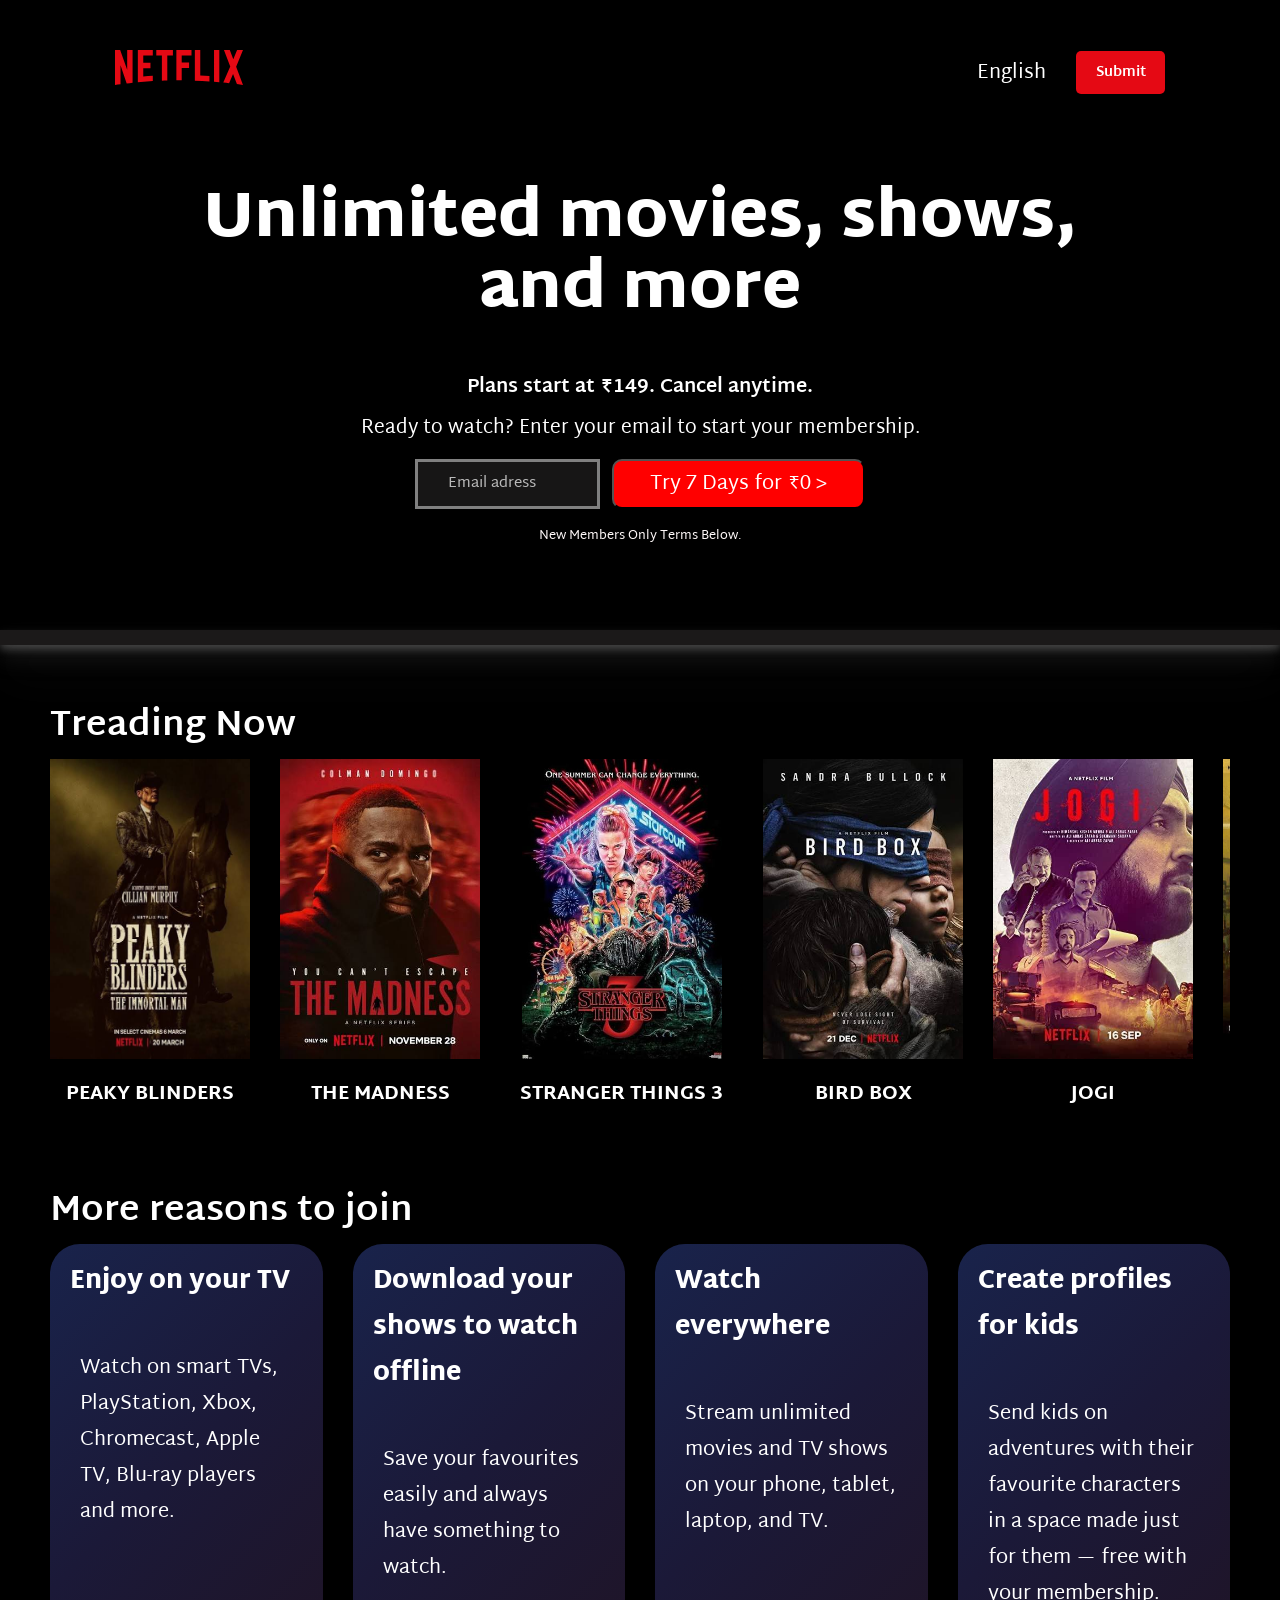
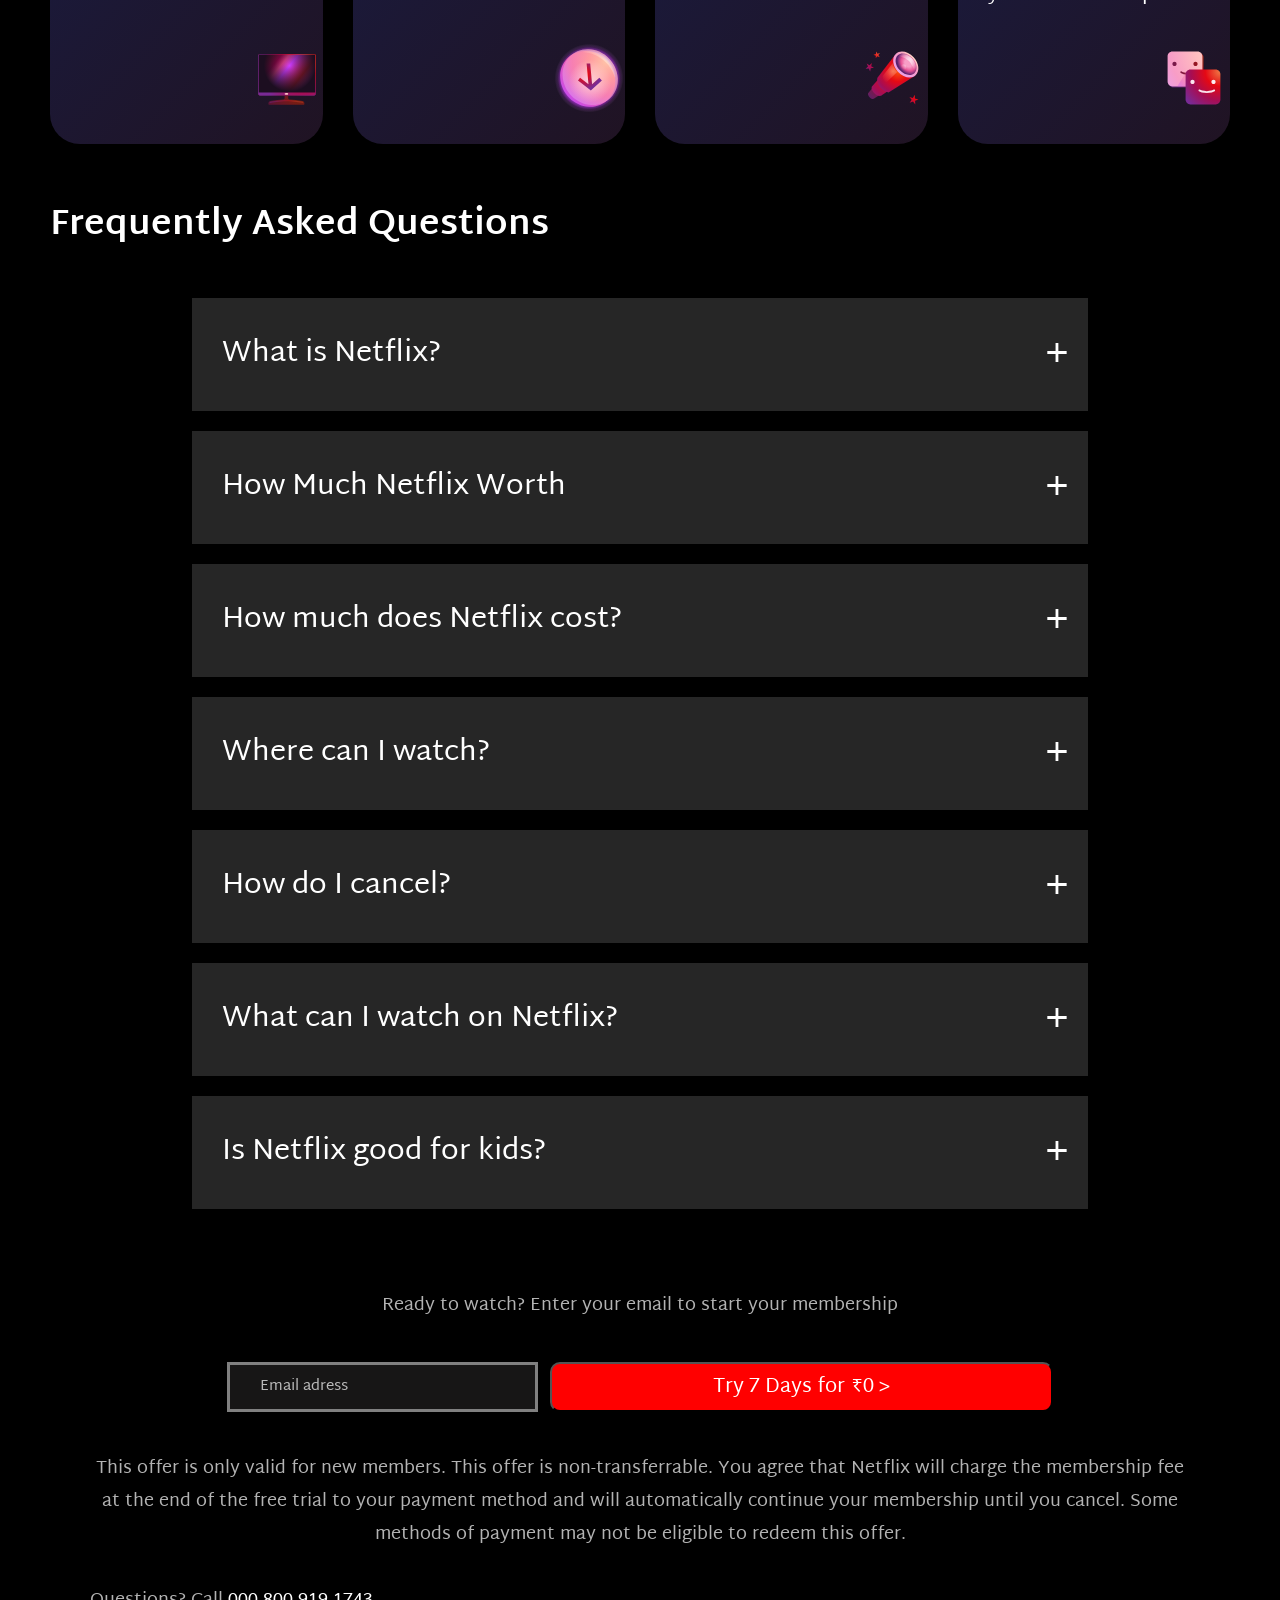
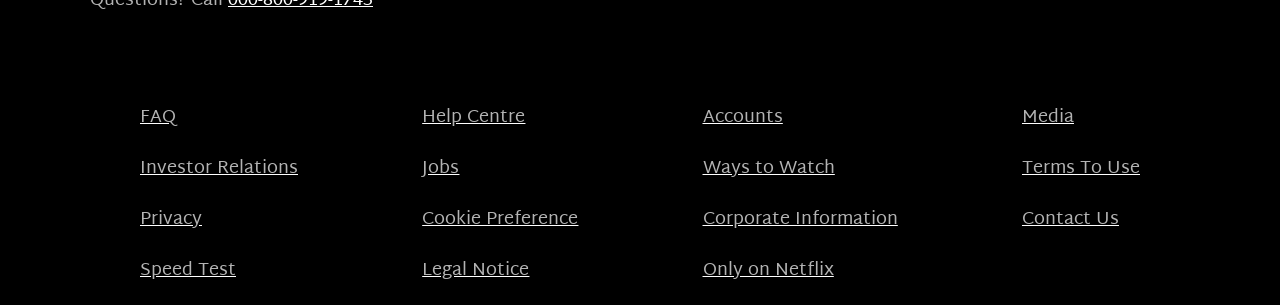
==== commit 8e5f141c: "changes" ====
--- a/index.html
+++ b/index.html
@@ -227,7 +227,7 @@
 
     </section>
 
-    <!-- this is he end of second section-->
+    <!-- this is end of second section-->
 
     <section class="reasons">
 
@@ -242,9 +242,8 @@
                     Watch on smart TVs, PlayStation, Xbox, Chromecast, Apple TV, Blu-ray players and more.
                 </p>
 
-                <svg width="72" height="72" viewBox="0 0 72 72" fill="none">
-                    <!-- Your original SVG -->
-                </svg>
+                  <svg width="72" height="72" viewBox="0 0 72 72" fill="none"><g id="television-core-small"><path id="Vector" fill-rule="evenodd" clip-rule="evenodd" d="M37.2 53.3992C37.2 52.7365 36.6628 52.1992 36 52.1992H34.8C34.1373 52.1992 33.6 52.7365 33.6 53.3992V56.2636C33.6 56.9129 33.0834 57.4433 32.4347 57.4739C30.3013 57.5744 28.1719 57.7834 26.0546 58.1011L19.444 59.0926C18.2692 59.2688 17.4 60.2782 17.4 61.4662V62.0992C17.4 62.4304 17.6686 62.6992 18 62.6992H52.8C53.1314 62.6992 53.4 62.4304 53.4 62.0992V61.4662C53.4 60.2782 52.5309 59.2688 51.3561 59.0926L44.7454 58.1011C42.6282 57.7834 40.4987 57.5744 38.3653 57.4739C37.7167 57.4433 37.2 56.9129 37.2 56.2636V53.3992Z" fill="url(#paint0_radial_5179_1308)"></path><path id="Vector_2" d="M18.6 60.7388C18.6 60.2306 18.9587 59.796 19.4602 59.711C22.0196 59.2775 29.7585 58.0508 35.4 58.0508C41.0415 58.0508 48.7804 59.2775 51.3398 59.711C51.8412 59.796 52.2 60.2306 52.2 60.7388C52.2 60.902 52.0575 61.0268 51.8967 61.0004C50.1219 60.707 40.9704 59.2409 35.4 59.2409C29.8295 59.2409 20.678 60.707 18.9033 61.0004C18.7425 61.0268 18.6 60.902 18.6 60.7388Z" fill="url(#paint1_radial_5179_1308)"></path><path id="Vector_3" d="M63 12H8.99995C8.00584 12 7.19995 12.8059 7.19995 13.8V51.6C7.19995 52.5941 8.00584 53.4 8.99995 53.4H63C63.9941 53.4 64.8 52.5941 64.8 51.6V13.8C64.8 12.8059 63.9941 12 63 12Z" fill="url(#paint2_linear_5179_1308)"></path><path id="Vector_4" d="M63 12H8.99995C8.00584 12 7.19995 12.8059 7.19995 13.8V51.6C7.19995 52.5941 8.00584 53.4 8.99995 53.4H63C63.9941 53.4 64.8 52.5941 64.8 51.6V13.8C64.8 12.8059 63.9941 12 63 12Z" fill="url(#paint3_radial_5179_1308)"></path><path id="Vector_5" fill-rule="evenodd" clip-rule="evenodd" d="M8.99995 12.6H63C63.663 12.6 64.2 13.1372 64.2 13.8V50.4H7.79995V13.8C7.79995 13.1372 8.33719 12.6 8.99995 12.6ZM7.19995 50.4V13.8C7.19995 12.8059 8.00581 12 8.99995 12H63C63.9942 12 64.8 12.8059 64.8 13.8V50.4V51.6C64.8 52.5941 63.9942 53.4 63 53.4H8.99995C8.00581 53.4 7.19995 52.5941 7.19995 51.6V50.4Z" fill="url(#paint4_radial_5179_1308)"></path><path id="Vector_6" d="M35.4 52.8C36.3941 52.8 37.2 52.3971 37.2 51.9C37.2 51.4029 36.3941 51 35.4 51C34.4059 51 33.6 51.4029 33.6 51.9C33.6 52.3971 34.4059 52.8 35.4 52.8Z" fill="url(#paint5_radial_5179_1308)"></path></g><defs><radialGradient id="paint0_radial_5179_1308" cx="0" cy="0" r="1" gradientUnits="userSpaceOnUse" gradientTransform="translate(50.3269 49.3723) rotate(118.526) scale(55.1579 46.2871)"><stop stop-color="#802600"></stop><stop offset="0.333333" stop-color="#6F181D"></stop><stop offset="0.666667" stop-color="#5B1333"></stop><stop offset="1" stop-color="#391945"></stop></radialGradient><radialGradient id="paint1_radial_5179_1308" cx="0" cy="0" r="1" gradientUnits="userSpaceOnUse" gradientTransform="translate(48.1077 53.6128) rotate(158.116) scale(32.7275 42.219)"><stop stop-color="#99421D"></stop><stop offset="0.333333" stop-color="#99161D"></stop><stop offset="0.666667" stop-color="#7D1845"></stop><stop offset="1" stop-color="#59216E"></stop></radialGradient><linearGradient id="paint2_linear_5179_1308" x1="10.4727" y1="14.9572" x2="56.1755" y2="51.4814" gradientUnits="userSpaceOnUse"><stop stop-color="#99161D"></stop><stop offset="0.245283" stop-color="#CA005B"></stop><stop offset="0.346698" stop-color="#FF479A"></stop><stop offset="0.46934" stop-color="#CC3CFF"></stop><stop offset="0.735849" stop-color="#BC1A22"></stop><stop offset="1" stop-color="#C94FF5"></stop></linearGradient><radialGradient id="paint3_radial_5179_1308" cx="0" cy="0" r="1" gradientUnits="userSpaceOnUse" gradientTransform="translate(38.6181 23.8286) rotate(90) scale(25.9571 25.8545)"><stop stop-color="#1C0E20" stop-opacity="0"></stop><stop offset="1" stop-color="#1C0E20"></stop></radialGradient><radialGradient id="paint4_radial_5179_1308" cx="0" cy="0" r="1" gradientUnits="userSpaceOnUse" gradientTransform="translate(54 20.1938) rotate(144.293) scale(47.2897 44.8232)"><stop stop-color="#EF7744"></stop><stop offset="0.333333" stop-color="#E50914"></stop><stop offset="0.666667" stop-color="#A70D53"></stop><stop offset="1" stop-color="#792A95"></stop></radialGradient><radialGradient id="paint5_radial_5179_1308" cx="0" cy="0" r="1" gradientUnits="userSpaceOnUse" gradientTransform="translate(36.525 51.3562) rotate(135) scale(4.58735)"><stop stop-color="#FFDCCC"></stop><stop offset="0.333333" stop-color="#FFBDC0"></stop><stop offset="0.666667" stop-color="#F89DC6"></stop><stop offset="1" stop-color="#E4A1FA"></stop></radialGradient></defs></svg> 
+
             </div>
 
             <div class="cointainer">
@@ -254,9 +253,8 @@
                     Save your favourites easily and always have something to watch.
                 </p>
 
-                <svg width="72" height="72" viewBox="0 0 72 72" fill="none">
-                    <!-- Your original SVG -->
-                </svg>
+                   <svg width="72" height="72" viewBox="0 0 72 72" fill="none"><g id="download-core-small"><path id="Vector" d="M36 70.2008C54.8882 70.2008 70.2001 54.8889 70.2001 36.0008C70.2001 17.1126 54.8882 1.80078 36 1.80078C17.1119 1.80078 1.80005 17.1126 1.80005 36.0008C1.80005 54.8889 17.1119 70.2008 36 70.2008Z" fill="url(#paint0_radial_5179_7940)"></path><path id="Vector_2" opacity="0.4" d="M64.7658 36.195C65.5206 51.5916 53.7908 63.5824 38.5668 62.977C23.3428 62.3722 10.3893 49.4 9.63446 34.0034C8.87954 18.6068 20.6091 6.61594 35.8331 7.22116C51.0571 7.82638 64.0104 20.7984 64.7658 36.195Z" fill="url(#paint1_radial_5179_7940)"></path><path id="Vector_3" d="M62.3657 37.9958C63.1205 53.3924 51.3908 65.3832 36.1668 64.7778C20.9428 64.173 7.9893 51.2008 7.23444 35.8041C6.47952 20.4075 18.2091 8.41672 33.4331 9.02194C48.6571 9.62716 61.6103 22.5992 62.3657 37.9958Z" fill="url(#paint2_radial_5179_7940)"></path><path id="Vector_4" opacity="0.5" d="M64.7658 36.195C65.5206 51.5916 53.7908 63.5824 38.5668 62.977C23.3428 62.3722 10.3893 49.4 9.63446 34.0034C8.87954 18.6068 20.6091 6.61594 35.8331 7.22116C51.0571 7.82638 64.0104 20.7984 64.7658 36.195Z" fill="url(#paint3_radial_5179_7940)"></path><path id="Vector_5" opacity="0.6" d="M36.9 60.6C48.6636 60.6 58.2 51.0637 58.2 39.3C58.2 27.5363 48.6636 18 36.9 18C25.1363 18 15.6 27.5363 15.6 39.3C15.6 51.0637 25.1363 60.6 36.9 60.6Z" fill="url(#paint4_radial_5179_7940)"></path><path id="Vector_6" fill-rule="evenodd" clip-rule="evenodd" d="M39.0849 42.2727L46.3387 35.76L48.8945 38.5142L38.9118 47.477L37.8466 48.4333L36.6071 47.477L24.9899 38.5142L27.0434 35.76L35.4849 42.2727L33.6 21.6016H37.2L39.0849 42.2727Z" fill="url(#paint5_radial_5179_7940)"></path><path id="Vector_7" opacity="0.4" fill-rule="evenodd" clip-rule="evenodd" d="M61.6566 34.9618C61.7832 35.3893 62.391 35.3233 62.3694 34.878C61.6962 21.1369 50.1509 9.55975 36.5817 9.01957C34.4606 8.93515 32.4155 9.12541 30.4772 9.55909C30.0745 9.64915 30.1575 10.2082 30.5697 10.2246C45.0094 10.7979 57.6246 21.2971 61.6566 34.9618Z" fill="url(#paint6_radial_5179_7940)"></path></g><defs><radialGradient id="paint0_radial_5179_7940" cx="0" cy="0" r="1" gradientUnits="userSpaceOnUse" gradientTransform="translate(36.0001 36.1837) rotate(-90) scale(34.3829)"><stop offset="0.782019" stop-color="#982DBE"></stop><stop offset="0.906819" stop-color="#B038DC" stop-opacity="0.2"></stop><stop offset="1" stop-color="#E4A1FA" stop-opacity="0"></stop></radialGradient><radialGradient id="paint1_radial_5179_7940" cx="0" cy="0" r="1" gradientUnits="userSpaceOnUse" gradientTransform="translate(52.9937 20.0992) rotate(135) scale(49.9836)"><stop stop-color="#FFDCCC"></stop><stop offset="0.333333" stop-color="#FFBDC0"></stop><stop offset="0.666667" stop-color="#F89DC6"></stop><stop offset="1" stop-color="#E4A1FA"></stop></radialGradient><radialGradient id="paint2_radial_5179_7940" cx="0" cy="0" r="1" gradientUnits="userSpaceOnUse" gradientTransform="translate(52.7999 19.6937) rotate(135) scale(53.1037)"><stop stop-color="#FFA984"></stop><stop offset="0.333333" stop-color="#FF787F"></stop><stop offset="0.666667" stop-color="#F45FA2"></stop><stop offset="1" stop-color="#C44AF1"></stop></radialGradient><radialGradient id="paint3_radial_5179_7940" cx="0" cy="0" r="1" gradientUnits="userSpaceOnUse" gradientTransform="translate(52.9937 20.0992) rotate(135) scale(49.9836)"><stop stop-color="#FFDCCC"></stop><stop offset="0.333333" stop-color="#FFBDC0"></stop><stop offset="0.666667" stop-color="#F89DC6"></stop><stop offset="1" stop-color="#E4A1FA"></stop></radialGradient><radialGradient id="paint4_radial_5179_7940" cx="0" cy="0" r="1" gradientUnits="userSpaceOnUse" gradientTransform="translate(36.9 39.3) scale(21.3)"><stop stop-color="white"></stop><stop offset="1" stop-color="white" stop-opacity="0"></stop></radialGradient><radialGradient id="paint5_radial_5179_7940" cx="0" cy="0" r="1" gradientUnits="userSpaceOnUse" gradientTransform="translate(31.2 32.1016) rotate(39.5226) scale(15.5567)"><stop stop-color="#EF7744"></stop><stop offset="0.2406" stop-color="#E50914"></stop><stop offset="1" stop-color="#792A95"></stop></radialGradient><radialGradient id="paint6_radial_5179_7940" cx="0" cy="0" r="1" gradientUnits="userSpaceOnUse" gradientTransform="translate(50.7 21.3) rotate(-180) scale(30)"><stop stop-color="white"></stop><stop offset="1" stop-color="white" stop-opacity="0"></stop></radialGradient></defs></svg> 
+    
             </div>
 
             <div class="cointainer">
@@ -266,9 +264,9 @@
                     Stream unlimited movies and TV shows on your phone, tablet, laptop, and TV.
                 </p>
 
-                <svg width="72" height="72" viewBox="0 0 72 72" fill="none">
-                    <!-- Your original SVG -->
-                </svg>
+                      
+   <svg width="72" height="72" viewBox="0 0 72 72" fill="none"><g id="telescope-core-small"><path id="Vector" d="M24.0492 36.6016L33.6 46.3898L17.8029 56.8633C17.8029 56.8633 15.8891 57.6983 13.625 55.2638C11.361 52.8293 12.1235 51.238 12.1235 51.238L24.0492 36.6016Z" fill="url(#paint0_radial_5179_1664)"></path><path id="Vector_2" d="M25.0344 34.1992L36 46.151L25.0616 53.8043C25.0616 53.8043 21.8289 55.0984 18.0987 51.0172C14.3686 46.9358 15.9198 44.5105 15.9198 44.5105L25.0344 34.1992Z" fill="url(#paint1_radial_5179_1664)"></path><path id="Vector_3" d="M39 13.0195L59.1 33.6788L32.5325 50.4142C32.5325 50.4142 28.7459 50.2552 24.3978 45.4897C20.0498 40.7243 21.4096 35.8101 21.4096 35.8101L39 13.0195Z" fill="url(#paint2_radial_5179_1664)"></path><path id="Vector_4" d="M57.6709 15.3516C63.1044 21.2807 63.9858 29.2883 59.6386 33.2371C55.2916 37.186 47.3628 35.5806 41.9292 29.6515C36.4954 23.7224 35.6145 15.7148 39.9615 11.766C44.3084 7.81716 52.2372 9.42252 57.6709 15.3516Z" fill="url(#paint3_radial_5179_1664)"></path><path id="Vector_5" d="M58.3787 31.255C54.8121 34.5032 48.2143 33.0817 43.6421 28.0798C39.07 23.078 38.2547 16.39 41.8213 13.1419C45.3879 9.89364 51.9857 11.3152 56.5579 16.3171C61.1298 21.3189 61.9452 28.0069 58.3787 31.255Z" fill="url(#paint4_radial_5179_1664)"></path><path id="Vector_6" opacity="0.85" d="M59.6783 28.823C60.576 24.1785 59.6544 20.5934 56.1603 16.6199C52.6662 12.6464 47.3508 10.8657 43.7796 12.7598C39.371 15.098 48.3734 13.5961 53.4577 19.5815C57.8259 24.724 58.8516 33.1009 59.6783 28.823Z" fill="url(#paint5_radial_5179_1664)"></path><path id="Vector_7" opacity="0.4" d="M50.3979 25.2452C50.4549 26.7239 49.2932 27.7677 47.8032 27.5766C46.3131 27.3856 45.059 26.032 45.002 24.5532C44.945 23.0745 46.1067 22.0307 47.5968 22.2218C49.0868 22.4128 50.341 23.7664 50.3979 25.2452Z" fill="url(#paint6_radial_5179_1664)"></path><path id="Vector_8" opacity="0.6" d="M36.9217 21.0039L26.4258 34.3627C26.3297 36.4604 28.2903 39.5534 30.0334 40.8344L41.2345 29.9105C39.6 28.2005 36.9591 24.1025 36.9217 21.0039Z" fill="url(#paint7_radial_5179_1664)"></path><path id="Vector_9" fill-rule="evenodd" clip-rule="evenodd" d="M20.0576 9.60156L21.479 11.7187L24 11.0654L22.3575 13.0272L23.7789 15.1444L21.3424 14.2397L19.7 16.2016L19.8365 13.6806L17.4 12.7759L19.9209 12.1225L20.0576 9.60156ZM58.776 52.8016L58.9623 56.4685L62.4 57.4188L59.0774 58.7347L59.2637 62.4016L57.0239 59.548L53.7014 60.8638L55.6397 57.7843L53.4 54.9307L56.8377 55.8811L58.776 52.8016ZM15.206 24.2101L15.8768 21.0016L13.4793 23.1964L10.6853 21.5563L11.9975 24.553L9.59998 26.7478L12.8085 26.405L14.1207 29.4016L14.7915 26.1931L18 25.8502L15.206 24.2101Z" fill="url(#paint8_linear_5179_1664)"></path></g><defs><radialGradient id="paint0_radial_5179_1664" cx="0" cy="0" r="1" gradientUnits="userSpaceOnUse" gradientTransform="translate(36.6875 32.7016) rotate(135) scale(34.9134)"><stop stop-color="#99421D"></stop><stop offset="0.333333" stop-color="#99161D"></stop><stop offset="0.666667" stop-color="#7D1845"></stop><stop offset="1" stop-color="#59216E"></stop></radialGradient><radialGradient id="paint1_radial_5179_1664" cx="0" cy="0" r="1" gradientUnits="userSpaceOnUse" gradientTransform="translate(42.5937 27.2992) rotate(135) scale(44.5477 44.5279)"><stop stop-color="#EF7744"></stop><stop offset="0.333333" stop-color="#E50914"></stop><stop offset="0.666667" stop-color="#A70D53"></stop><stop offset="1" stop-color="#792A95"></stop></radialGradient><radialGradient id="paint2_radial_5179_1664" cx="0" cy="0" r="1" gradientUnits="userSpaceOnUse" gradientTransform="translate(42.3 29.106) rotate(135) scale(31.8127)"><stop stop-color="#FB540D"></stop><stop offset="0.333333" stop-color="#E50914"></stop><stop offset="0.666667" stop-color="#A70D53"></stop><stop offset="1" stop-color="#792A95"></stop></radialGradient><radialGradient id="paint3_radial_5179_1664" cx="0" cy="0" r="1" gradientUnits="userSpaceOnUse" gradientTransform="translate(57.675 14.7078) rotate(134.326) scale(24.0433 24.0367)"><stop stop-color="#FFDCCC"></stop><stop offset="0.333333" stop-color="#FFBDC0"></stop><stop offset="0.666667" stop-color="#F89DC6"></stop><stop offset="1" stop-color="#E4A1FA"></stop></radialGradient><radialGradient id="paint4_radial_5179_1664" cx="0" cy="0" r="1" gradientUnits="userSpaceOnUse" gradientTransform="translate(52.1305 21.273) rotate(141.875) scale(9.87138 12.8159)"><stop offset="0.307292" stop-color="#F89DC6"></stop><stop offset="0.645392" stop-color="#E75094"></stop><stop offset="1" stop-color="#59216E"></stop></radialGradient><radialGradient id="paint5_radial_5179_1664" cx="0" cy="0" r="1" gradientUnits="userSpaceOnUse" gradientTransform="translate(55.8 15.6) rotate(135) scale(13.1522)"><stop stop-color="white"></stop><stop offset="1" stop-color="white" stop-opacity="0"></stop></radialGradient><radialGradient id="paint6_radial_5179_1664" cx="0" cy="0" r="1" gradientUnits="userSpaceOnUse" gradientTransform="translate(49.2362 22.9648) rotate(131.079) scale(5.08644 6.006)"><stop stop-color="white"></stop><stop offset="1" stop-color="white" stop-opacity="0"></stop></radialGradient><radialGradient id="paint7_radial_5179_1664" cx="0" cy="0" r="1" gradientUnits="userSpaceOnUse" gradientTransform="translate(36.8758 29.1353) rotate(137.622) scale(13.5764)"><stop stop-color="#FFA984"></stop><stop offset="1" stop-color="#F7636B" stop-opacity="0"></stop></radialGradient><linearGradient id="paint8_linear_5179_1664" x1="44.65" y1="27.9016" x2="24.25" y2="48.3016" gradientUnits="userSpaceOnUse"><stop stop-color="#EF7744"></stop><stop offset="0.333333" stop-color="#E50914"></stop><stop offset="0.666667" stop-color="#A70D53"></stop><stop offset="1" stop-color="#792A95"></stop></linearGradient></defs></svg> 
+
             </div>
 
             <div class="cointainer">
@@ -278,10 +276,8 @@
                     Send kids on adventures with their favourite characters in a space made just for them — free with
                     your membership.
                 </p>
-
-                <svg width="72" height="72" viewBox="0 0 72 72" fill="none">
-                    <!-- Your original SVG -->
-                </svg>
+            <svg width="72" height="72" viewBox="0 0 72 72" fill="none"><g id="profiles-core-small"><path id="Vector" d="M10.8 15.6008C10.8 12.9499 12.949 10.8008 15.5999 10.8008H40.8C43.4509 10.8008 45.6 12.9498 45.6 15.6008V40.8007C45.6 43.4516 43.4509 45.6007 40.8 45.6007H15.6C12.949 45.6007 10.8 43.4517 10.8 40.8007V15.6008Z" fill="url(#paint0_radial_5179_7919)"></path><path id="Vector_2" d="M9.59998 14.4016C9.59998 11.7506 11.749 9.60162 14.4 9.60156H39.6C42.251 9.60156 44.4 11.7506 44.4 14.4016V39.6015C44.4 42.2525 42.251 44.4015 39.6 44.4015H14.4C11.749 44.4016 9.59998 42.2525 9.59998 39.6015V14.4016Z" fill="url(#paint1_radial_5179_7919)"></path><path id="Vector_3" d="M18.6 21.9008C18.6 23.0606 17.6598 24.0008 16.5 24.0008C15.3402 24.0008 14.4 23.0606 14.4 21.9008C14.4 20.741 15.3402 19.8008 16.5 19.8008C17.6598 19.8008 18.6 20.741 18.6 21.9008Z" fill="url(#paint2_radial_5179_7919)"></path><path id="Vector_4" d="M39.6 21.9008C39.6 23.0606 38.6598 24.0008 37.5 24.0008C36.3402 24.0008 35.4 23.0606 35.4 21.9008C35.4 20.741 36.3402 19.8008 37.5 19.8008C38.6598 19.8008 39.6 20.741 39.6 21.9008Z" fill="url(#paint3_radial_5179_7919)"></path><path id="Vector_5" d="M23.6713 29.4501C23.2437 29.1967 22.6917 29.3379 22.4383 29.7655C22.1848 30.1932 22.3261 30.7452 22.7537 30.9986C23.8254 31.6337 26.769 32.7744 30.6375 32.7744C34.506 32.7744 37.4497 31.6337 38.5213 30.9986C38.949 30.7452 39.0902 30.1932 38.8368 29.7655C38.5834 29.3379 38.0313 29.1967 37.6037 29.4501C36.8191 29.9151 34.194 30.9744 30.6375 30.9744C27.081 30.9744 24.456 29.9151 23.6713 29.4501Z" fill="url(#paint4_radial_5179_7919)"></path><path id="Vector_6" opacity="0.35" d="M19.2 44.4016H28.2L32.4 27.6016C30.2787 28.1801 28.4542 29.5387 27.2921 31.4053L19.2 44.4016Z" fill="url(#paint5_radial_5179_7919)"></path><path id="Vector_7" d="M27.6 32.4016C27.6 29.7506 29.749 27.6016 32.4 27.6016L57.6 27.6016C60.2508 27.6016 62.4 29.7506 62.4 32.4016V57.6015C62.4 60.2524 60.2508 62.4016 57.6 62.4016H32.4C29.749 62.4016 27.6 60.2524 27.6 57.6016V32.4016Z" fill="url(#paint6_radial_5179_7919)"></path><path id="Vector_8" d="M36.6 39.9008C36.6 41.0606 35.6598 42.0008 34.5 42.0008C33.3402 42.0008 32.4 41.0606 32.4 39.9008C32.4 38.741 33.3402 37.8008 34.5 37.8008C35.6598 37.8008 36.6 38.741 36.6 39.9008Z" fill="url(#paint7_radial_5179_7919)"></path><path id="Vector_9" d="M57.6 39.9008C57.6 41.0606 56.6598 42.0008 55.5 42.0008C54.3402 42.0008 53.4 41.0606 53.4 39.9008C53.4 38.741 54.3402 37.8008 55.5 37.8008C56.6598 37.8008 57.6 38.741 57.6 39.9008Z" fill="url(#paint8_radial_5179_7919)"></path><path id="Vector_10" d="M41.8213 47.6025C41.3937 47.349 40.8416 47.4903 40.5882 47.9179C40.3348 48.3455 40.476 48.8976 40.9037 49.1509C41.9753 49.786 44.919 50.9267 48.7875 50.9267C52.656 50.9267 55.5996 49.786 56.6713 49.1509C57.0989 48.8976 57.2402 48.3455 56.9867 47.9179C56.7333 47.4903 56.1813 47.349 55.7537 47.6025C54.969 48.0674 52.344 49.1267 48.7875 49.1267C45.231 49.1267 42.6059 48.0674 41.8213 47.6025Z" fill="url(#paint9_radial_5179_7919)"></path></g><defs><radialGradient id="paint0_radial_5179_7919" cx="0" cy="0" r="1" gradientUnits="userSpaceOnUse" gradientTransform="translate(39.075 17.6882) rotate(135) scale(32.8097)"><stop stop-color="#99421D"></stop><stop offset="0.333333" stop-color="#99161D"></stop><stop offset="0.666667" stop-color="#7D1845"></stop><stop offset="1" stop-color="#59216E"></stop></radialGradient><radialGradient id="paint1_radial_5179_7919" cx="0" cy="0" r="1" gradientUnits="userSpaceOnUse" gradientTransform="translate(62.4 8.70157) rotate(133.87) scale(75.3216)"><stop stop-color="#FFDCCC"></stop><stop offset="0.333333" stop-color="#FFBDC0"></stop><stop offset="0.666667" stop-color="#F89DC6"></stop><stop offset="1" stop-color="#E4A1FA"></stop></radialGradient><radialGradient id="paint2_radial_5179_7919" cx="0" cy="0" r="1" gradientUnits="userSpaceOnUse" gradientTransform="translate(60.3 11.1008) rotate(133.939) scale(68.7426 55.9547)"><stop stop-color="#99421D"></stop><stop offset="0.333333" stop-color="#99161D"></stop><stop offset="0.666667" stop-color="#7D1845"></stop><stop offset="1" stop-color="#59216E"></stop></radialGradient><radialGradient id="paint3_radial_5179_7919" cx="0" cy="0" r="1" gradientUnits="userSpaceOnUse" gradientTransform="translate(60.3 11.1008) rotate(133.939) scale(68.7426 55.9547)"><stop stop-color="#99421D"></stop><stop offset="0.333333" stop-color="#99161D"></stop><stop offset="0.666667" stop-color="#7D1845"></stop><stop offset="1" stop-color="#59216E"></stop></radialGradient><radialGradient id="paint4_radial_5179_7919" cx="0" cy="0" r="1" gradientUnits="userSpaceOnUse" gradientTransform="translate(60.3 11.0994) rotate(133.939) scale(68.7426 55.9548)"><stop stop-color="#99421D"></stop><stop offset="0.333333" stop-color="#99161D"></stop><stop offset="0.666667" stop-color="#7D1845"></stop><stop offset="1" stop-color="#59216E"></stop></radialGradient><radialGradient id="paint5_radial_5179_7919" cx="0" cy="0" r="1" gradientUnits="userSpaceOnUse" gradientTransform="translate(39.6 27.9016) rotate(135) scale(23.3345)"><stop stop-color="#FFA984"></stop><stop offset="0.333333" stop-color="#FF787F"></stop><stop offset="0.666667" stop-color="#F45FA2"></stop><stop offset="1" stop-color="#C44AF1"></stop></radialGradient><radialGradient id="paint6_radial_5179_7919" cx="0" cy="0" r="1" gradientUnits="userSpaceOnUse" gradientTransform="translate(61.8 29.7016) rotate(135) scale(43.2749)"><stop stop-color="#EF7744"></stop><stop offset="0.333333" stop-color="#E50914"></stop><stop offset="0.666667" stop-color="#A70D53"></stop><stop offset="1" stop-color="#792A95"></stop></radialGradient><radialGradient id="paint7_radial_5179_7919" cx="0" cy="0" r="1" gradientUnits="userSpaceOnUse" gradientTransform="translate(62.1 11.1008) rotate(137.146) scale(73.6614 60.3576)"><stop stop-color="#FFDCCC"></stop><stop offset="0.333333" stop-color="#FDF6F6"></stop><stop offset="0.666667" stop-color="#FADCE9"></stop><stop offset="1" stop-color="#E4A1FA"></stop></radialGradient><radialGradient id="paint8_radial_5179_7919" cx="0" cy="0" r="1" gradientUnits="userSpaceOnUse" gradientTransform="translate(62.1 11.1008) rotate(137.146) scale(73.6614 60.3576)"><stop stop-color="#FFDCCC"></stop><stop offset="0.333333" stop-color="#FDF6F6"></stop><stop offset="0.666667" stop-color="#FADCE9"></stop><stop offset="1" stop-color="#E4A1FA"></stop></radialGradient><radialGradient id="paint9_radial_5179_7919" cx="0" cy="0" r="1" gradientUnits="userSpaceOnUse" gradientTransform="translate(62.1 11.1017) rotate(137.146) scale(73.6614 60.3576)"><stop stop-color="#FFDCCC"></stop><stop offset="0.333333" stop-color="#FDF6F6"></stop><stop offset="0.666667" stop-color="#FADCE9"></stop><stop offset="1" stop-color="#E4A1FA"></stop></radialGradient></defs></svg> 
+
             </div>
 
         </div>
@@ -296,72 +292,88 @@
 
             <div class="fq">
                 <p>What is Netflix?</p>
-                <div class="plus">+</div>
-
+               <div class="arrow-img">
+                    <img class="arrow" src = "arrow.png" alt="img" >
+                </div>
                 <div class="answer">
                     Netflix is a streaming service that lets you watch movies, TV shows, documentaries, and Netflix
                     Originals online.
-                </div>
-            </div>
+                </div> 
+                 <div class="plus">+</div>
+                
+            </div>
+           
 
             <div class="fq">
                 <p>How Much Netflix Worth</p>
-                <div class="plus">+</div>
-
+                <div class="arrow-img">
+                    <img class = "arrow" src="arrow.png" alt="img" >
+                </div>
                 <div class="answer">
                     Netflix is one of the world's largest streaming entertainment companies. Its total value changes
                     depending on its stock market price.
-                </div>
+                </div> <div class="plus">+</div>
+
             </div>
 
             <div class="fq">
                 <p>How much does Netflix cost?</p>
-                <div class="plus">+</div>
+                 <div class="arrow-img">
+                    <img  class="arrow"  src = "arrow.png" alt = "img" >
+                </div>
 
                 <div class="answer">
                     Netflix has different subscription plans, and the price depends on the plan and country. Plans can
                     be changed or cancelled according to the membership terms.
-                </div>
+                </div><div class="plus">+</div>
             </div>
 
             <div class="fq">
                 <p>Where can I watch?</p>
-                <div class="plus">+</div>
-
+               
+                 <div class="arrow-img">
+                    <img class="arrow" src = "arrow.png" alt = "img" >
+                </div>
                 <div class="answer">
                     You can watch Netflix on smart TVs, smartphones, tablets, laptops, game consoles, streaming
                     devices, and other supported devices.
-                </div>
+                </div> <div class="plus">+</div>
             </div>
 
             <div class="fq">
                 <p>How do I cancel?</p>
-                <div class="plus">+</div>
-
+               
+                <div class="arrow-img">
+                    <img class="arrow" src = "arrow.png" alt = "img" >
+                </div>
                 <div class="answer">
                     You can cancel your Netflix membership from your account settings. After cancelling, you can
                     normally continue watching until the end of your current billing period.
-                </div>
+                </div><div class="plus">+</div>
             </div>
 
             <div class="fq">
                 <p>What can I watch on Netflix?</p>
-                <div class="plus">+</div>
-
+                
+                <div class="arrow-img">
+                    <img class="arrow" src = "arrow.png" alt = "img" >
+                </div>
                 <div class="answer">
                     Netflix has movies, TV shows, documentaries, anime, Netflix Originals, and many other types of
                     entertainment.
-                </div>
+                </div><div class="plus">+</div>
             </div>
 
             <div class="fq">
                 <p>Is Netflix good for kids?</p>
-                <div id="plus">+</div>
-
+                
+                  <div class="arrow-img">
+                    <img class="arrow" src = "arrow.png" alt = "img" >
+                </div>
                 <div class="answer">
                     Yes. Netflix provides a Kids experience with age-appropriate content and parental-control
                     features.
-                </div>
+                </div><div class="plus">+</div>
             </div>
 
         </div>
--- a/style.css
+++ b/style.css
@@ -285,7 +285,7 @@
 
     .faq-cointainer p{
         font-size: clamp(29px , 1.5vh,40px);
-        margin:30px;
+        padding: 30px;
     }
 
     .faq-cointainer{
@@ -293,6 +293,7 @@
         align-items: center;
         justify-content: center;
         flex-direction: column;
+        margin: 30px;
         
         
     }
@@ -305,26 +306,48 @@
         margin: 10px;
         display: flex;
         align-items: center;
-        
-
-    }
-
+        position: relative;
+        
+
+    }
     .fq:hover{
         background-color: #313030;
         
     }
-    .answer {
-    padding: 20px;
-    font-size: 16px;
-    line-height: 1.6;
-    background-color: #333;
+.answer {
+    max-height: 0;
+    width: 0;
+    overflow: hidden;
+    font-size: 22px;
+    line-height: 1.4;
+
+    transition:
+        max-height 0.35s ease,
+        padding 0.35s ease,
+        width 0.35s ease;
 }
 
+.answer.show {
+      max-height: 200px;
+      width: 100%;
+}
+
+
+.arrow{
+    width: 0;
+    
+}
+.arrow.arr-show{
+    width: 40px;
+   filter: brightness(0) invert(1);
+   margin: 20px;
+}
+
+
     .plus{
-        font-size: 40px;
-        margin-left: auto;
-        padding: 20px;
-
+   font-size: 40px;
+       margin-left: auto;
+       padding: 20px;
     }
     .que{
         display: flex;
@@ -396,10 +419,6 @@
         color: white;
     }
 
-    /* =========================
-   TABLET
-   768px - 1024px
-========================= */
 
 @media (max-width: 1024px) {
 
@@ -440,12 +459,10 @@
     }
 
     .movie-photo {
-       
         gap: 20px;
     }
 
     .card {
-       
         gap: 20px;
     }
 
@@ -463,6 +480,16 @@
 
     footer {
         width: 90%;
+    }
+
+    /* FAQ text only */
+    .answer {
+        font-size: 20px;
+    }
+
+    .arrow.arr-show {
+        width: 35px;
+        margin: 15px;
     }
 }
 
@@ -475,7 +502,7 @@
 @media (max-width: 767px) {
 
     nav {
-        padding: 25px 25px;
+        padding: 25px;
         height: auto;
     }
 
@@ -546,7 +573,6 @@
     }
 
     .movie-photo {
-       
         gap: 15px;
     }
 
@@ -556,7 +582,6 @@
     }
 
     .card {
-        
         gap: 20px;
     }
 
@@ -584,7 +609,7 @@
         margin: 20px;
     }
 
-    #plus {
+    .plus {
         font-size: 30px;
         padding: 15px;
     }
@@ -606,6 +631,16 @@
     .footer li {
         font-size: 14px;
         margin-bottom: 12px;
+    }
+
+    /* FAQ toggle sizing only */
+    .answer {
+        font-size: 18px;
+    }
+
+    .arrow.arr-show {
+        width: 30px;
+        margin: 12px;
     }
 }
 
@@ -663,7 +698,6 @@
     }
 
     .movie-photo {
-       
         gap: 15px;
     }
 
@@ -701,7 +735,7 @@
         margin: 15px;
     }
 
-    #plus {
+    .plus {
         font-size: 25px;
         padding: 12px;
     }
@@ -723,6 +757,14 @@
     .footer li {
         font-size: 13px;
     }
-}
-
-    +
+    /* FAQ toggle sizing only */
+    .answer {
+        font-size: 16px;
+    }
+
+    .arrow.arr-show {
+        width: 25px;
+        margin: 10px;
+    }
+}
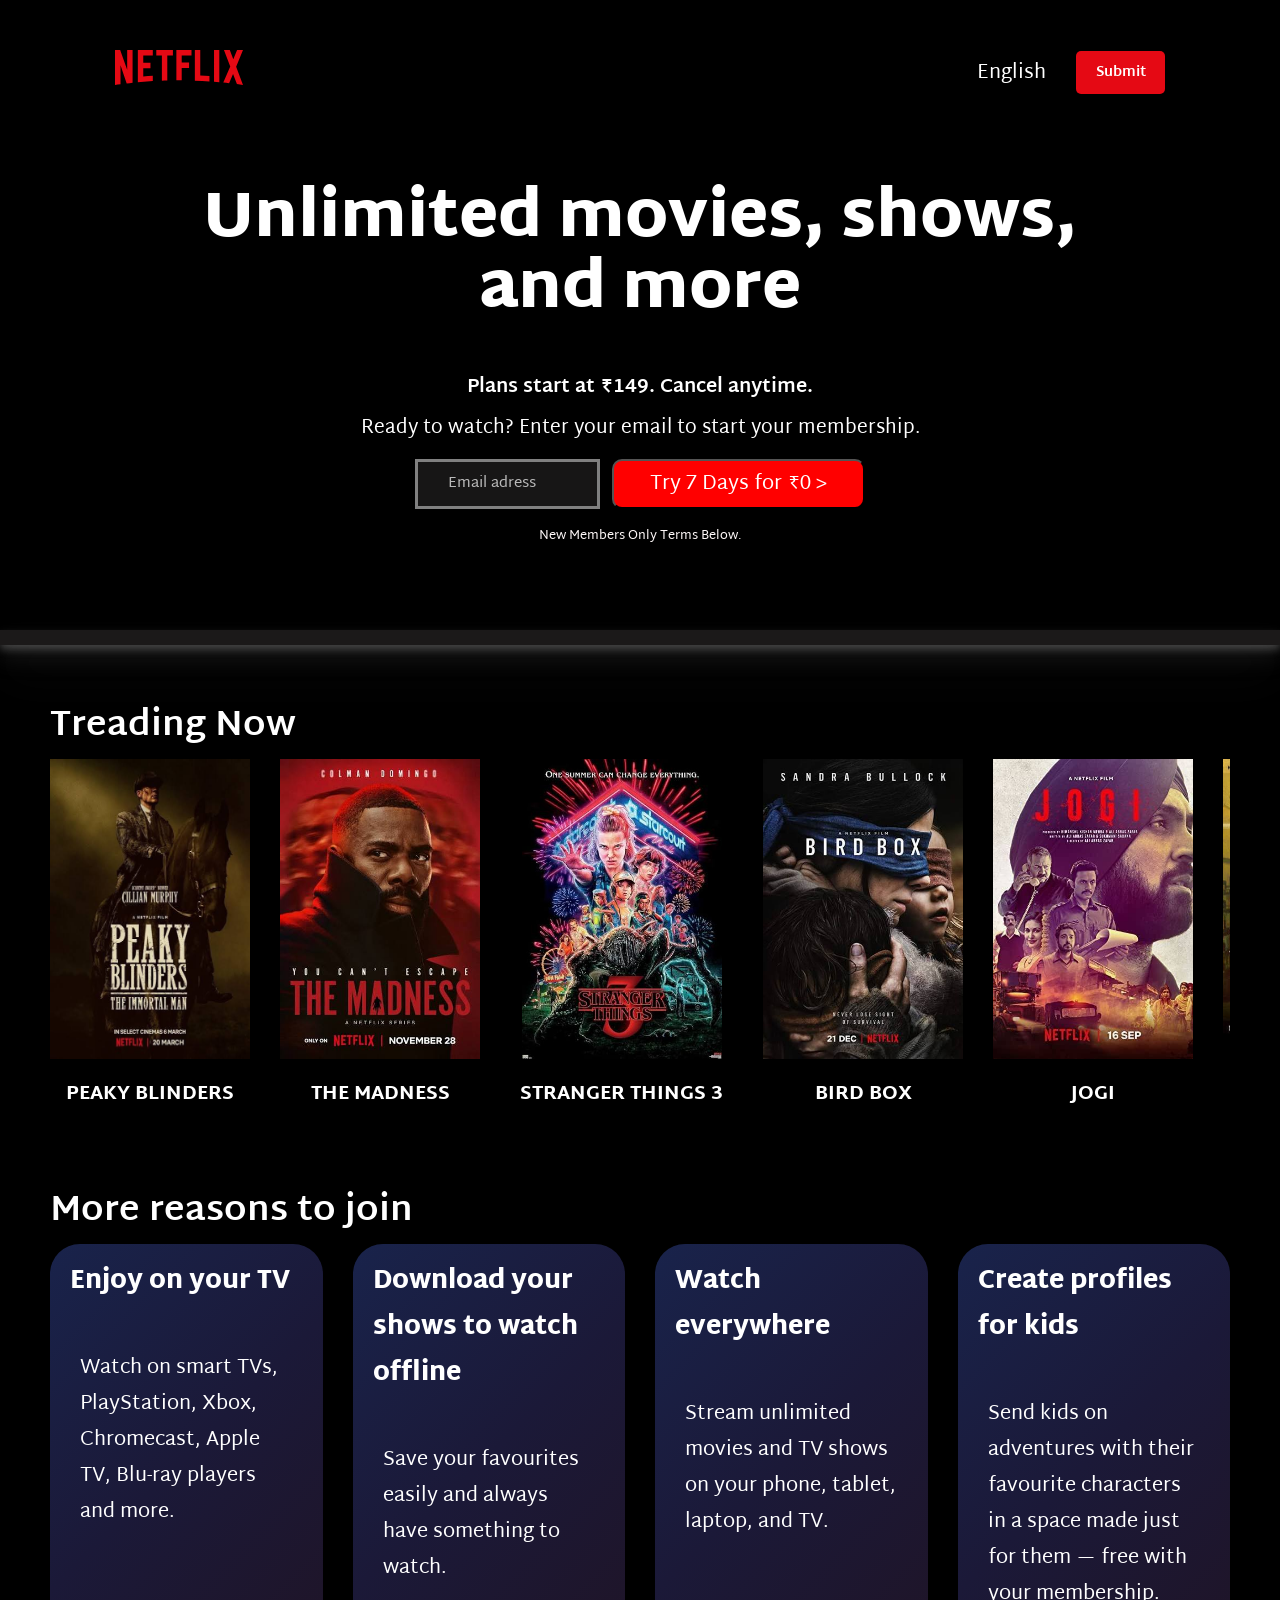
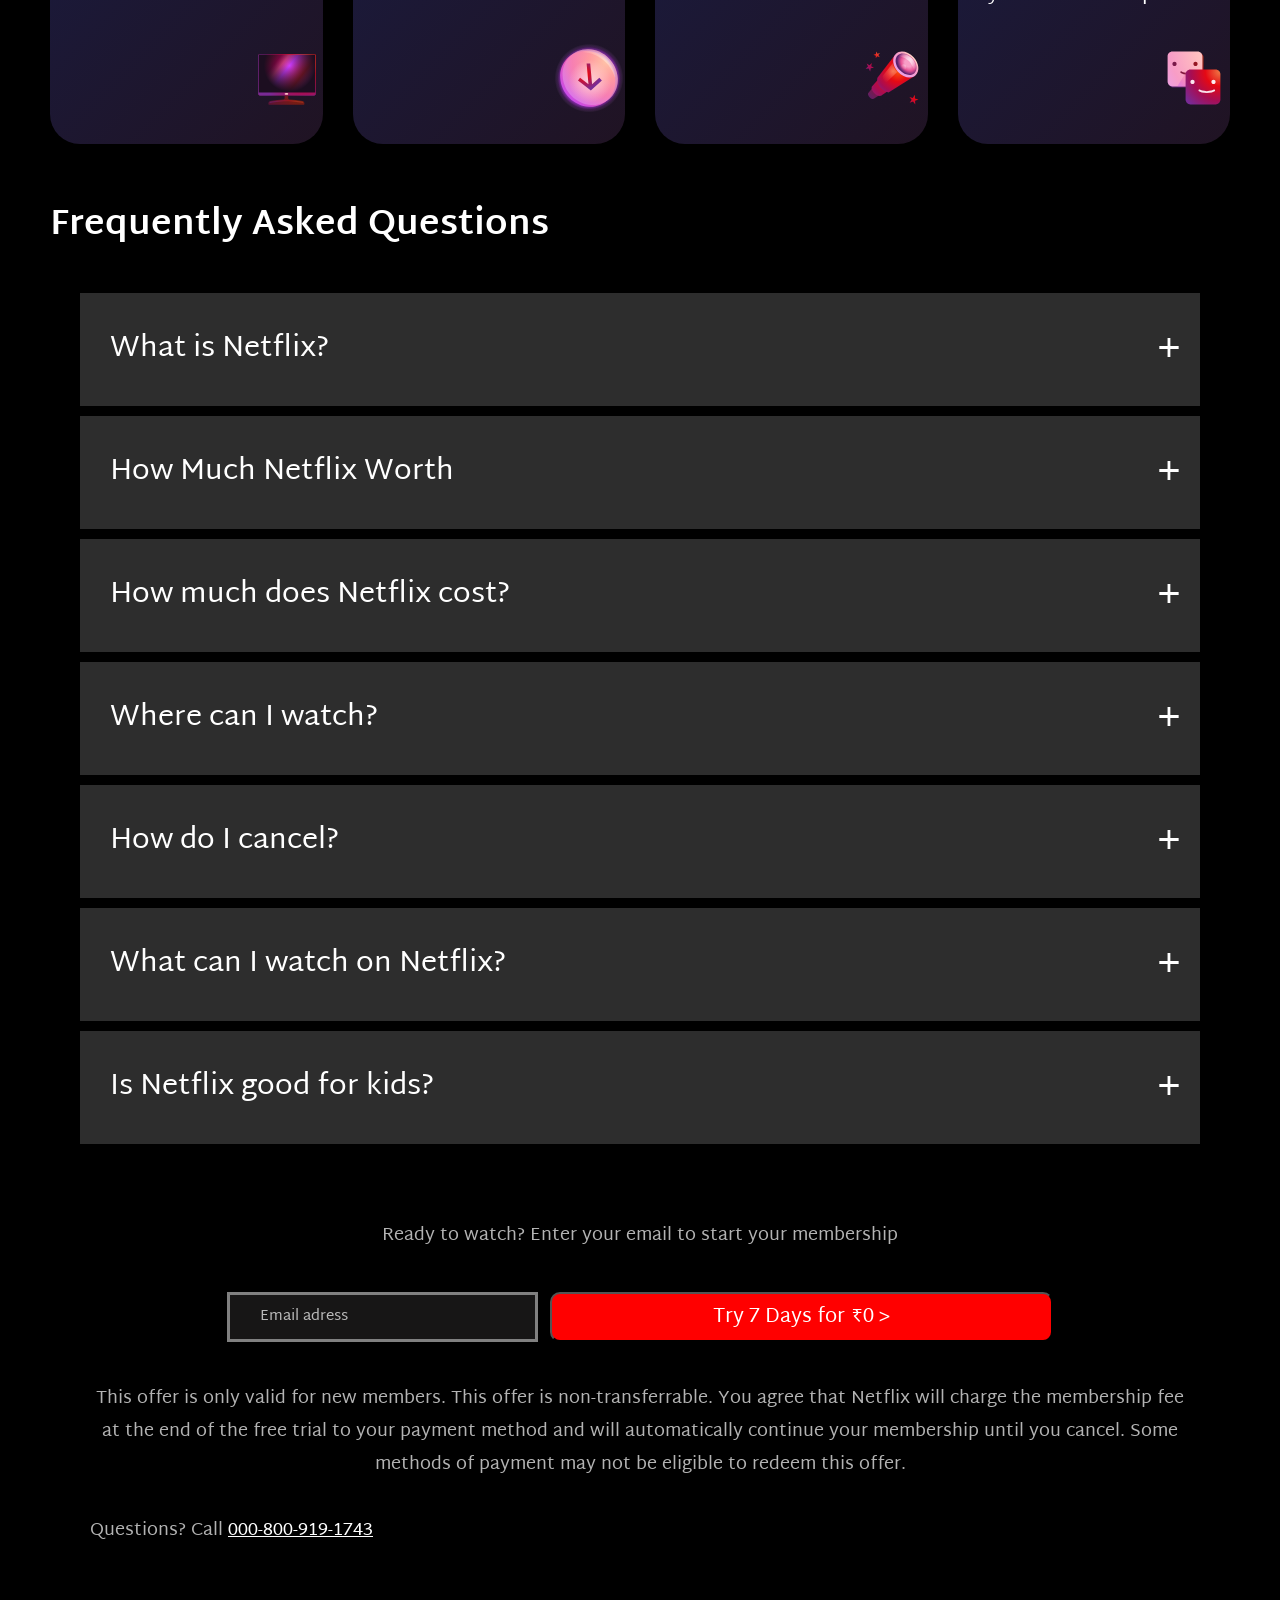
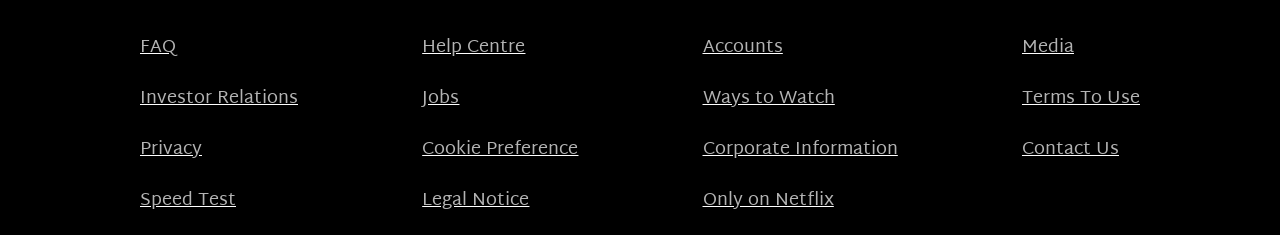
==== commit e3d06dbb: "changes" ====
--- a/index.html
+++ b/index.html
@@ -289,92 +289,99 @@
         <h2>Frequently Asked Questions</h2>
 
         <div class="faq-cointainer">
-
+           <div class="que-ans">
             <div class="fq">
                 <p>What is Netflix?</p>
-               <div class="arrow-img">
-                    <img class="arrow" src = "arrow.png" alt="img" >
-                </div>
-                <div class="answer">
+
+                 <div class="plus">+</div>
+                
+            </div>
+                 <div class="answer">
                     Netflix is a streaming service that lets you watch movies, TV shows, documentaries, and Netflix
                     Originals online.
                 </div> 
-                 <div class="plus">+</div>
-                
-            </div>
-           
-
+        </div>
+             
+          <div class="que-ans">
             <div class="fq">
                 <p>How Much Netflix Worth</p>
-                <div class="arrow-img">
-                    <img class = "arrow" src="arrow.png" alt="img" >
-                </div>
-                <div class="answer">
+                <div class="plus">+</div>
+
+            </div>
+             <div class="answer">
                     Netflix is one of the world's largest streaming entertainment companies. Its total value changes
                     depending on its stock market price.
-                </div> <div class="plus">+</div>
-
-            </div>
-
+                </div>
+        </div>
+           <div class="que-ans">
             <div class="fq">
                 <p>How much does Netflix cost?</p>
-                 <div class="arrow-img">
-                    <img  class="arrow"  src = "arrow.png" alt = "img" >
-                </div>
-
+                
+<div class="plus">+</div>
+            </div>
                 <div class="answer">
                     Netflix has different subscription plans, and the price depends on the plan and country. Plans can
                     be changed or cancelled according to the membership terms.
-                </div><div class="plus">+</div>
-            </div>
-
+                </div>
+        </div>
+ 
+
+           <div class="que-ans">
             <div class="fq">
                 <p>Where can I watch?</p>
                
-                 <div class="arrow-img">
-                    <img class="arrow" src = "arrow.png" alt = "img" >
-                </div>
-                <div class="answer">
+                 <div class="plus">+</div>
+            </div>
+        
+        <div class="answer">
                     You can watch Netflix on smart TVs, smartphones, tablets, laptops, game consoles, streaming
                     devices, and other supported devices.
-                </div> <div class="plus">+</div>
-            </div>
-
+                </div>
+        
+        </div>
+   
+           <div class="que-ans">
             <div class="fq">
                 <p>How do I cancel?</p>
-               
-                <div class="arrow-img">
-                    <img class="arrow" src = "arrow.png" alt = "img" >
-                </div>
-                <div class="answer">
+        
+                <div class="plus">+</div>
+            </div>
+        
+        <div class="answer">
                     You can cancel your Netflix membership from your account settings. After cancelling, you can
                     normally continue watching until the end of your current billing period.
-                </div><div class="plus">+</div>
-            </div>
-
+                </div>
+        
+        </div>
+           
+            <div class="que-ans">
             <div class="fq">
                 <p>What can I watch on Netflix?</p>
                 
-                <div class="arrow-img">
-                    <img class="arrow" src = "arrow.png" alt = "img" >
-                </div>
+               <div class="plus">+</div>
+            </div>
+        
                 <div class="answer">
                     Netflix has movies, TV shows, documentaries, anime, Netflix Originals, and many other types of
                     entertainment.
-                </div><div class="plus">+</div>
-            </div>
-
+                </div>
+        
+        </div>
+            
+
+             <div class="que-ans">
             <div class="fq">
                 <p>Is Netflix good for kids?</p>
                 
-                  <div class="arrow-img">
-                    <img class="arrow" src = "arrow.png" alt = "img" >
-                </div>
-                <div class="answer">
+                  
+                <div class="plus">+</div>
+            </div>
+<div class="answer">
                     Yes. Netflix provides a Kids experience with age-appropriate content and parental-control
                     features.
-                </div><div class="plus">+</div>
-            </div>
+                </div>
+        </div>
+
 
         </div>
 
--- a/style.css
+++ b/style.css
@@ -300,48 +300,67 @@
 
     .fq{
 
-        background-color: #42414196;
-        width: 80%;
-        cursor: pointer;
-        margin: 10px;
-        display: flex;
-        align-items: center;
-        position: relative;
-        
+     background-color: #2d2d2d;
+
+    width: 100%;
+    min-height: 80px;
+
+    cursor: pointer;
+
+    margin: 5px 0;
+
+    display: flex;
+    align-items: center;
+
+    transition: background-color 0.2s ease;
 
     }
     .fq:hover{
         background-color: #313030;
         
     }
+
+  .que-ans{
+    width: 100%;
+
+  } 
+  
+  
 .answer {
+    background-color: #2d2d2d;
+
+    width: 100%;
+    margin-top: 2px;
+
+    font-size: 25px;
+    line-height: 1.4;
+
+    overflow: hidden;
+
     max-height: 0;
-    width: 0;
-    overflow: hidden;
-    font-size: 22px;
-    line-height: 1.4;
+    padding: 0 30px;
+
+    opacity: 0;
 
     transition:
-        max-height 0.35s ease,
-        padding 0.35s ease,
-        width 0.35s ease;
+        max-height 0.4s ease,
+        padding 0.4s ease,
+        opacity 0.3s ease;
 }
 
+
+/* When question is clicked */
 .answer.show {
-      max-height: 200px;
-      width: 100%;
+    max-height: 300px;
+
+    padding: 30px;
+    margin:10px 0px ;
+
+    opacity: 1;
 }
 
 
-.arrow{
-    width: 0;
-    
-}
-.arrow.arr-show{
-    width: 40px;
-   filter: brightness(0) invert(1);
-   margin: 20px;
-}
+
 
 
     .plus{
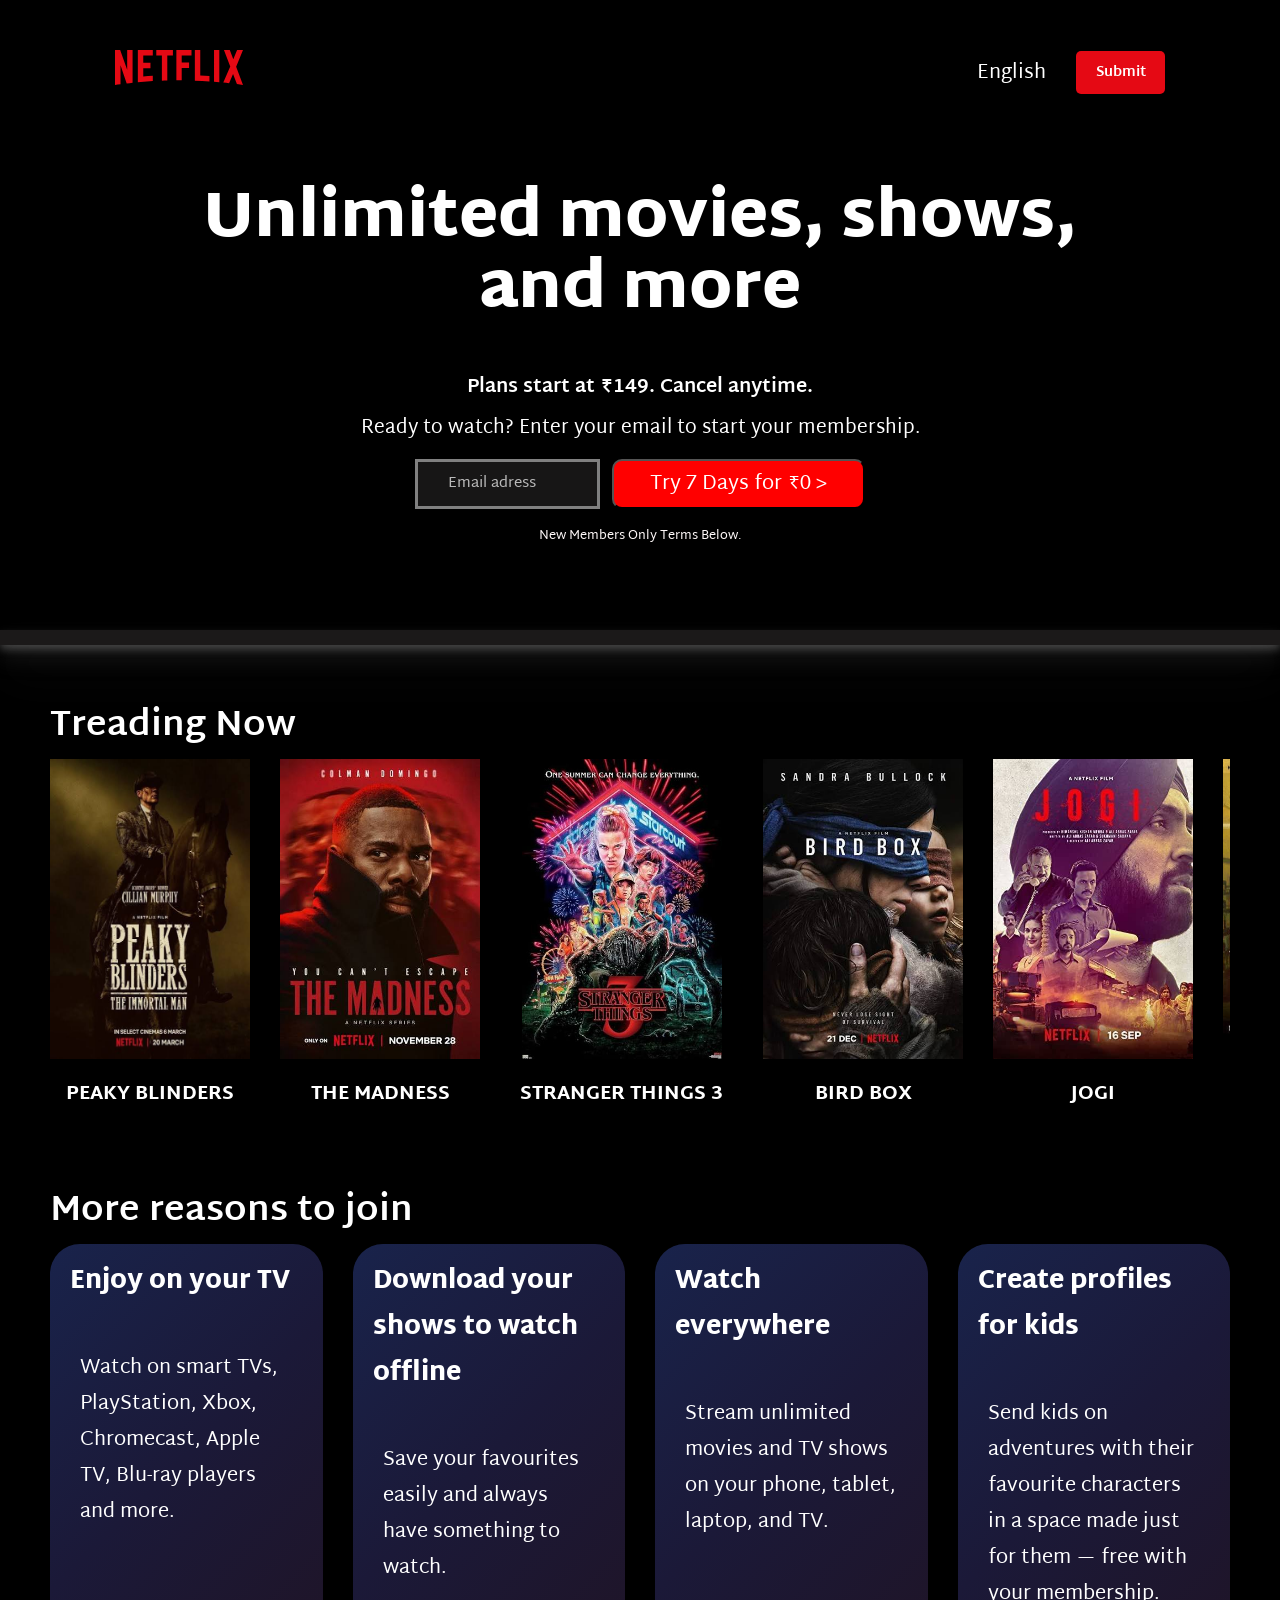
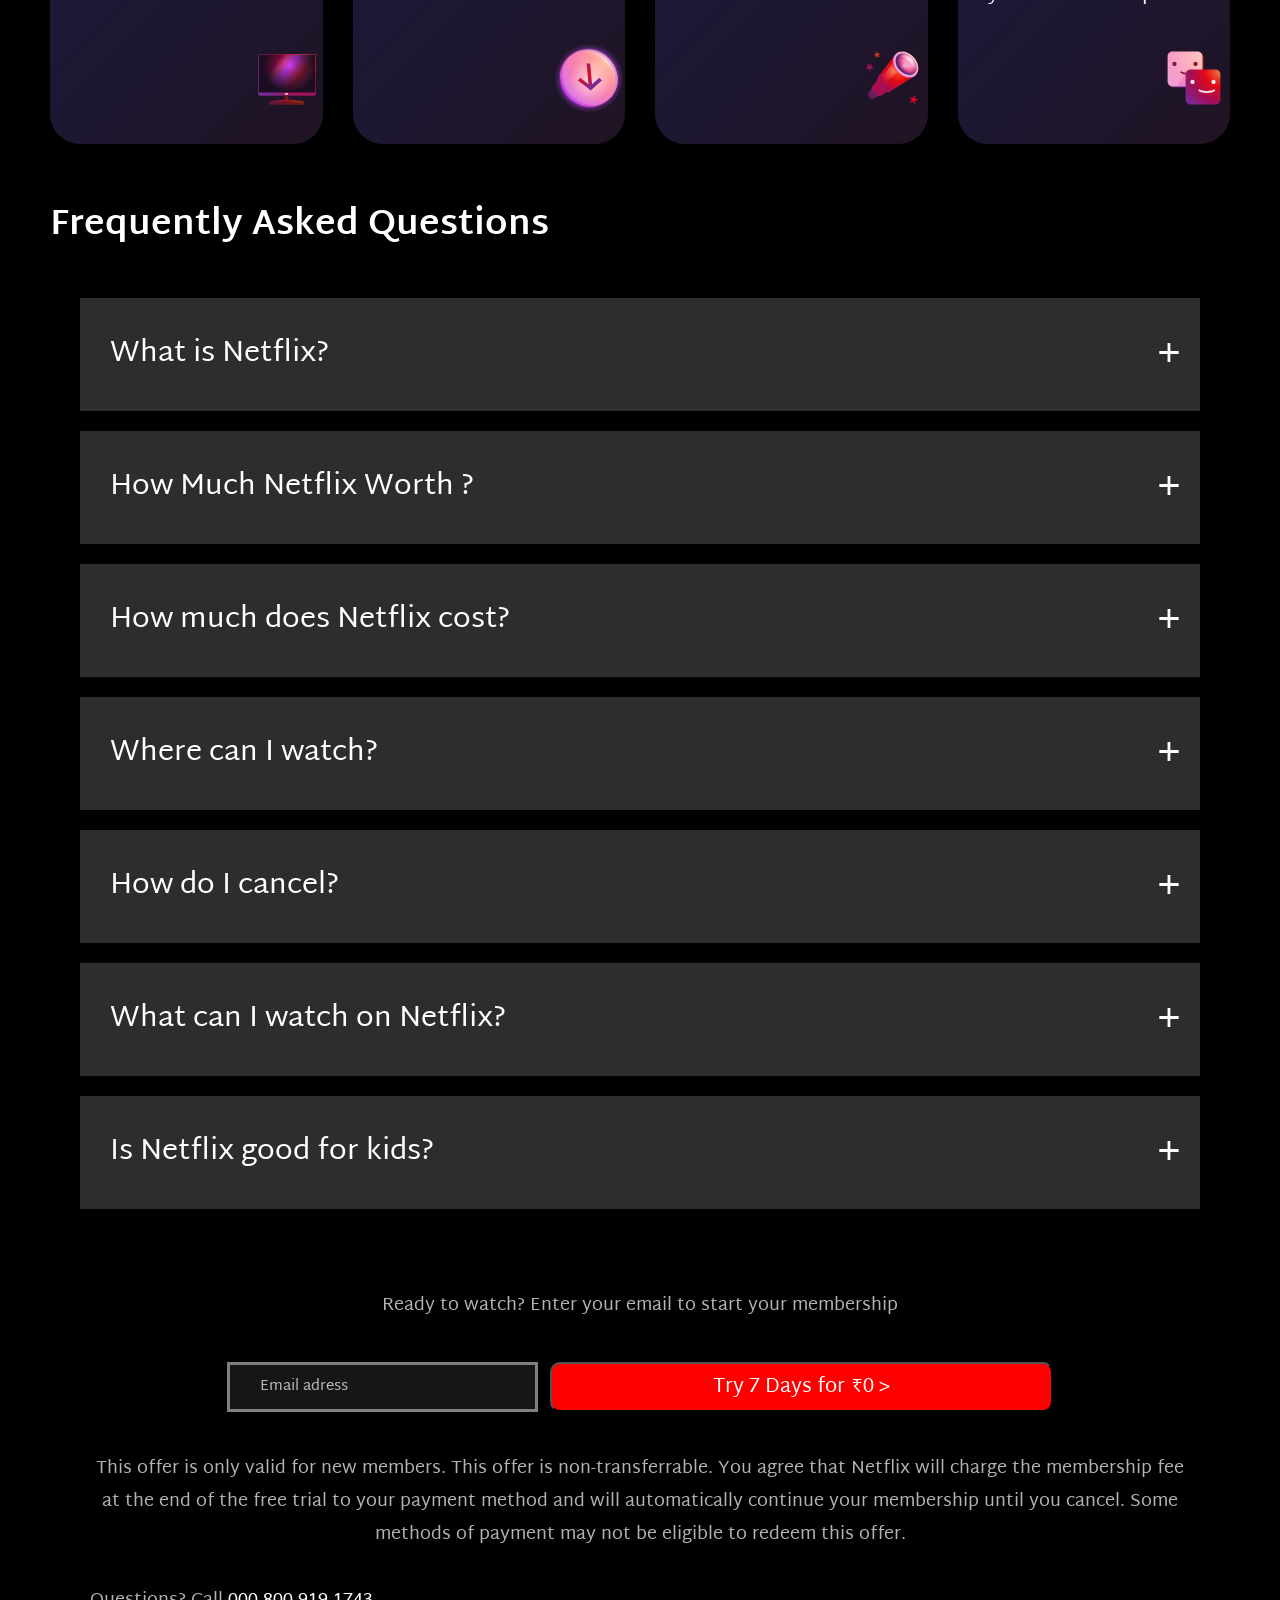
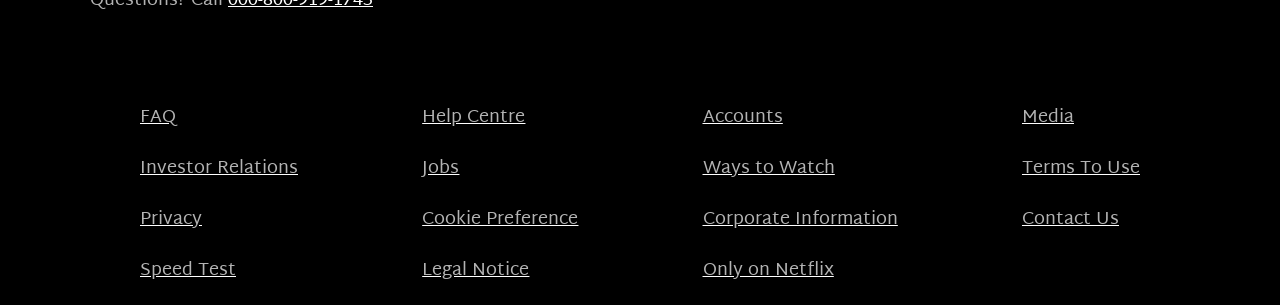
==== commit ddc1f05a: "update code" ====
--- a/index.html
+++ b/index.html
@@ -304,7 +304,7 @@
              
           <div class="que-ans">
             <div class="fq">
-                <p>How Much Netflix Worth</p>
+                <p>How Much Netflix Worth ?</p>
                 <div class="plus">+</div>
 
             </div>
--- a/style.css
+++ b/style.css
@@ -307,7 +307,7 @@
 
     cursor: pointer;
 
-    margin: 5px 0;
+    margin: 10px 0px;
 
     display: flex;
     align-items: center;
@@ -328,35 +328,28 @@
   
 .answer {
     background-color: #2d2d2d;
-
     width: 100%;
-    margin-top: 2px;
-
     font-size: 25px;
     line-height: 1.4;
-
     overflow: hidden;
-
     max-height: 0;
     padding: 0 30px;
-
     opacity: 0;
-
     transition:
         max-height 0.4s ease,
         padding 0.4s ease,
         opacity 0.3s ease;
+ 
 }
 
 
-/* When question is clicked */
+
 .answer.show {
     max-height: 300px;
-
     padding: 30px;
     margin:10px 0px ;
-
-    opacity: 1;
+    opacity:1;
+       
 }
 
 
@@ -439,124 +432,238 @@
     }
 
 
+/* =========================================================
+   TABLET
+   768px - 1024px
+========================================================= */
+
 @media (max-width: 1024px) {
 
+    /* ---------- NAV ---------- */
+
     nav {
-        padding: 35px 50px;
+        padding: 30px 5vw;
+        height: auto;
     }
 
     nav img {
-        width: 150px;
+        width: 140px;
     }
 
     .navright {
-        gap: 20px;
-        font-size: 18px;
-    }
+        gap: 15px;
+        font-size: 16px;
+    }
+
+
+    /* ---------- HERO ---------- */
 
     .main {
+        min-height: 600px;
         height: 75vh;
-        min-height: 550px;
     }
 
     .content {
-        width: 85%;
+        width: min(850px, 90%);
+        margin-top: 80px;
+        gap: 15px;
     }
 
     .content h1 {
-        font-size: clamp(35px, 6vw, 55px);
+        font-size: clamp(36px, 6vw, 55px);
+        margin-bottom: 15px;
+    }
+
+    .content span {
+        font-size: clamp(15px, 2vw, 19px);
     }
 
     .info {
         width: 90%;
-    }
+        max-width: 750px;
+        display: flex;
+        flex-direction: row;
+    }
+
+    .info input {
+        flex: 2;
+        min-width: 0;
+    }
+
+    .info button {
+        flex: 1;
+        min-width: 160px;
+    }
+
+
+    /* ---------- SECTIONS ---------- */
 
     .video-info,
     .reasons,
     .faq {
-        margin: 40px;
-    }
+        margin: 40px 5vw;
+    }
+
+    .video-info h2,
+    .reasons h2,
+    .faq h2 {
+        font-size: 30px;
+    }
+
+
+    /* ---------- MOVIES ---------- */
 
     .movie-photo {
         gap: 20px;
     }
 
+    .movie-card img {
+        width: 180px;
+    }
+
+    .movie-card p {
+        font-size: 16px;
+        margin: 12px 5px;
+    }
+
+
+    /* ---------- REASONS GRID ---------- */
+
     .card {
+        grid-template-columns: repeat(
+            auto-fit,
+            minmax(220px, 1fr)
+        );
         gap: 20px;
     }
 
     .cointainer {
-        min-height: 230px;
+        min-height: 240px;
+        border-radius: 25px;
+    }
+
+    .cointainer h4 {
+        font-size: 22px;
+    }
+
+    .cointainer p {
+        font-size: 17px;
+        margin: 20px;
+    }
+
+
+    /* ---------- FAQ ---------- */
+
+    .faq-cointainer {
+        margin: 20px 0;
     }
 
     .fq {
-        width: 90%;
-    }
+        width: 100%;
+        min-height: 70px;
+    }
+
+    .faq-cointainer p {
+        font-size: 20px;
+        padding: 20px;
+    }
+
+    .plus {
+        font-size: 32px;
+        padding: 15px;
+        flex-shrink: 0;
+    }
+
+    .answer {
+        font-size: 19px;
+        padding-left: 20px;
+        padding-right: 20px;
+    }
+
+    .answer.show {
+        max-height: 400px;
+        padding: 20px;
+    }
+
+
+    /* ---------- BOTTOM EMAIL ---------- */
 
     .que-info > .info {
-        width: 80%;
-    }
+        width: 85%;
+    }
+
+
+    /* ---------- FOOTER ---------- */
 
     footer {
         width: 90%;
-    }
-
-    /* FAQ text only */
-    .answer {
-        font-size: 20px;
-    }
-
-    .arrow.arr-show {
-        width: 35px;
-        margin: 15px;
+        max-width: 1000px;
+        gap: 30px;
+    }
+
+    .footer li {
+        font-size: 15px;
     }
 }
 
 
-/* =========================
+/* =========================================================
    MOBILE
    481px - 767px
-========================= */
+========================================================= */
 
 @media (max-width: 767px) {
 
+    /* ---------- NAV ---------- */
+
     nav {
-        padding: 25px;
+        padding: 20px;
         height: auto;
+        flex-wrap: nowrap;
     }
 
     nav img {
-        width: 120px;
+        width: 110px;
     }
 
     .navright {
-        gap: 10px;
-        font-size: 15px;
+        gap: 8px;
+        font-size: 13px;
     }
 
     .btn {
-        padding: 7px 14px;
+        padding: 7px 12px;
+        font-size: 13px;
+    }
+
+
+    /* ---------- HERO ---------- */
+
+    .main {
+        min-height: 600px;
+        height: 78vh;
+        background-position: center;
+    }
+
+    .content {
+        width: 92%;
+        margin-top: 70px;
+        gap: 12px;
+    }
+
+    .content h1 {
+        font-size: clamp(30px, 8vw, 44px);
+        line-height: 1.15;
+        margin-bottom: 10px;
+    }
+
+    .content span {
         font-size: 14px;
-    }
-
-    .main {
-        height: 75vh;
-        min-height: 550px;
-    }
-
-    .content {
-        width: 90%;
-        gap: 12px;
-    }
-
-    .content h1 {
-        font-size: clamp(30px, 8vw, 45px);
-        margin-bottom: 15px;
-    }
-
-    .content span {
-        font-size: 15px;
-    }
+        line-height: 1.4;
+    }
+
+
+    /* ---------- EMAIL FORM ---------- */
 
     .info {
         width: 100%;
@@ -566,18 +673,24 @@
 
     .info input {
         width: 100%;
-        padding: 14px 18px;
+        min-width: 0;
+        padding: 14px 16px;
     }
 
     .info button {
         width: 100%;
-        padding: 10px;
-        font-size: 18px;
+        min-width: 0;
+        padding: 12px;
+        font-size: 17px;
     }
 
     #Terms {
-        font-size: 12px;
-    }
+        font-size: 11px;
+        line-height: 1.4;
+    }
+
+
+    /* ---------- SECTIONS ---------- */
 
     .video-info,
     .reasons,
@@ -589,19 +702,46 @@
     .reasons h2,
     .faq h2 {
         font-size: 25px;
+        line-height: 1.2;
+    }
+
+
+    /* ---------- MOVIE SLIDER ---------- */
+
+    .movie-slider {
+        width: 100%;
+        overflow: hidden;
     }
 
     .movie-photo {
         gap: 15px;
     }
 
+    .movie-card {
+        width: 140px;
+    }
+
+    .movie-card img {
+        width: 140px;
+        height: 210px;
+        object-fit: cover;
+    }
+
     .movie-card p {
-        margin: 10px 5px;
         font-size: 14px;
-    }
+        margin: 10px 3px;
+    }
+
+
+    /* ---------- REASONS ---------- */
 
     .card {
-        gap: 20px;
+        display: grid;
+        grid-template-columns: repeat(
+            auto-fit,
+            minmax(180px, 1fr)
+        );
+        gap: 15px;
     }
 
     .cointainer {
@@ -610,180 +750,370 @@
     }
 
     .cointainer h4 {
-        font-size: 22px;
+        font-size: 20px;
+        margin: 15px;
     }
 
     .cointainer p {
+        font-size: 15px;
+        line-height: 1.4;
+        margin: 15px;
+    }
+
+
+    /* ---------- FAQ ---------- */
+
+    .faq-cointainer {
+        width: 100%;
+        margin: 20px 0;
+    }
+
+    .que-ans {
+        width: 100%;
+    }
+
+    .fq {
+        width: 100%;
+        min-height: 65px;
+        margin: 5px 0;
+    }
+
+    .faq-cointainer p {
+        font-size: 17px;
+        padding: 15px;
+        margin: 0;
+    }
+
+    .plus {
+        font-size: 28px;
+        padding: 12px;
+        margin-left: auto;
+        flex-shrink: 0;
+    }
+
+    .answer {
+        width: 100%;
         font-size: 16px;
-        margin: 20px;
-    }
-
-    .fq {
-        width: 100%;
-        margin: 6px 0;
-    }
-
-    .faq-cointainer p {
-        font-size: 18px;
-        margin: 20px;
-    }
-
-    .plus {
-        font-size: 30px;
+        line-height: 1.5;
+        padding: 0 15px;
+    }
+
+    .answer.show {
+        max-height: 500px;
         padding: 15px;
-    }
+        margin: 5px 0;
+    }
+
+
+    /* ---------- BOTTOM EMAIL ---------- */
 
     .que p {
-        font-size: 15px;
-        margin: 25px 15px;
+        font-size: 14px;
+        line-height: 1.5;
+        margin: 20px 10px;
+    }
+
+    .que-info {
+        width: 100%;
     }
 
     .que-info > .info {
         width: 100%;
     }
+
+
+    /* ---------- FOOTER ---------- */
 
     footer {
         width: 90%;
-        gap: 20px;
+        display: grid;
+        grid-template-columns: repeat(2, 1fr);
+        gap: 25px 15px;
     }
 
     .footer li {
-        font-size: 14px;
+        font-size: 13px;
         margin-bottom: 12px;
     }
-
-    /* FAQ toggle sizing only */
-    .answer {
-        font-size: 18px;
-    }
-
-    .arrow.arr-show {
-        width: 30px;
-        margin: 12px;
-    }
 }
 
 
-/* =========================
+/* =========================================================
    SMALL MOBILE
-   Up to 480px
-========================= */
+   0px - 480px
+========================================================= */
 
 @media (max-width: 480px) {
 
+    /* ---------- NAV ---------- */
+
     nav {
-        padding: 20px 15px;
+        padding: 18px 12px;
     }
 
     nav img {
-        width: 100px;
+        width: 95px;
     }
 
     .navright {
-        gap: 7px;
-        font-size: 13px;
+        gap: 5px;
+        font-size: 11px;
     }
 
     .btn {
-        padding: 6px 10px;
-        font-size: 12px;
+        padding: 6px 9px;
+        font-size: 11px;
         border-radius: 4px;
     }
 
+
+    /* ---------- HERO ---------- */
+
     .main {
+        min-height: 560px;
         height: 80vh;
-        min-height: 520px;
     }
 
     .content {
-        width: 92%;
+        width: 94%;
+        margin-top: 60px;
+        gap: 10px;
     }
 
     .content h1 {
-        font-size: 30px;
-        line-height: 1.15;
+        font-size: 28px;
+        line-height: 1.2;
+        margin-bottom: 10px;
     }
 
     .content span {
         font-size: 13px;
     }
 
+
+    /* ---------- EMAIL ---------- */
+
+    .info {
+        width: 100%;
+        gap: 8px;
+    }
+
     .info input {
-        padding: 12px 15px;
+        padding: 12px 14px;
+        font-size: 14px;
+    }
+
+    input::placeholder {
+        font-size: 13px;
     }
 
     .info button {
-        font-size: 16px;
-    }
-
-    .movie-photo {
-        gap: 15px;
-    }
-
-    .movie-card p {
-        font-size: 13px;
-    }
+        padding: 11px;
+        font-size: 15px;
+    }
+
+    #Terms {
+        font-size: 10px;
+    }
+
+
+    /* ---------- SECTIONS ---------- */
 
     .video-info,
     .reasons,
     .faq {
-        margin: 25px 15px;
+        margin: 25px 12px;
     }
 
     .video-info h2,
     .reasons h2,
     .faq h2 {
-        font-size: 22px;
+        font-size: 21px;
+    }
+
+
+    /* ---------- MOVIES ---------- */
+
+    .movie-photo {
+        gap: 12px;
+    }
+
+    .movie-card {
+        width: 115px;
+    }
+
+    .movie-card img {
+        width: 115px;
+        height: 172px;
+    }
+
+    .movie-card p {
+        font-size: 12px;
+        margin: 8px 2px;
+    }
+
+
+    /* ---------- REASONS GRID ---------- */
+
+    .card {
+        grid-template-columns: 1fr;
+        gap: 12px;
     }
 
     .cointainer {
-        min-height: 200px;
+        min-height: 180px;
+        border-radius: 18px;
     }
 
     .cointainer h4 {
-        font-size: 20px;
+        font-size: 18px;
+        margin: 14px;
     }
 
     .cointainer p {
+        font-size: 14px;
+        margin: 14px;
+        line-height: 1.4;
+    }
+
+
+    /* ---------- FAQ ---------- */
+
+    .faq-cointainer {
+        margin: 15px 0;
+    }
+
+    .fq {
+        min-height: 58px;
+    }
+
+    .faq-cointainer p {
         font-size: 15px;
-        margin: 15px;
-    }
+        padding: 12px;
+    }
+
+    .plus {
+        font-size: 24px;
+        padding: 10px;
+    }
+
+    .answer {
+        font-size: 14px;
+        line-height: 1.5;
+    }
+
+    .answer.show {
+        max-height: 600px;
+        padding: 14px;
+    }
+
+
+    /* ---------- BOTTOM FORM ---------- */
+
+    .que p {
+        font-size: 13px;
+        margin: 15px 5px;
+    }
+
+    .que-info > .info {
+        width: 100%;
+    }
+
+
+    /* ---------- FOOTER ---------- */
+
+    footer {
+        width: 92%;
+        grid-template-columns: repeat(2, 1fr);
+        gap: 20px 10px;
+    }
+
+    .footer li {
+        font-size: 12px;
+        margin-bottom: 10px;
+    }
+}
+
+
+/* =========================================================
+   EXTRA SMALL DEVICES
+   0px - 360px
+========================================================= */
+
+@media (max-width: 360px) {
+
+    nav {
+        padding: 15px 10px;
+    }
+
+    nav img {
+        width: 85px;
+    }
+
+    .navright {
+        gap: 4px;
+        font-size: 10px;
+    }
+
+    .btn {
+        padding: 5px 7px;
+        font-size: 10px;
+    }
+
+    .main {
+        min-height: 540px;
+    }
+
+    .content {
+        width: 95%;
+    }
+
+    .content h1 {
+        font-size: 25px;
+    }
+
+    .content span {
+        font-size: 12px;
+    }
+
+
+    /* Movie cards become smaller */
+
+    .movie-card {
+        width: 100px;
+    }
+
+    .movie-card img {
+        width: 100px;
+        height: 150px;
+    }
+
+    .movie-card p {
+        font-size: 11px;
+    }
+
+
+    /* FAQ */
 
     .faq-cointainer p {
-        font-size: 16px;
-        margin: 15px;
+        font-size: 14px;
     }
 
     .plus {
-        font-size: 25px;
-        padding: 12px;
-    }
-
-    .fq {
-        min-height: 60px;
-    }
-
-    .que p {
-        font-size: 14px;
-        margin: 20px 10px;
-    }
+        font-size: 21px;
+        padding: 8px;
+    }
+
+    .answer {
+        font-size: 13px;
+    }
+
+
+    /* Footer */
 
     footer {
-        width: 95%;
-        justify-content: space-between;
-    }
-
-    .footer li {
-        font-size: 13px;
-    }
-
-    /* FAQ toggle sizing only */
-    .answer {
-        font-size: 16px;
-    }
-
-    .arrow.arr-show {
-        width: 25px;
-        margin: 10px;
+        grid-template-columns: repeat(2,1fr);
+        gap: 5px;
+        margin-left:50px ;
     }
 }
